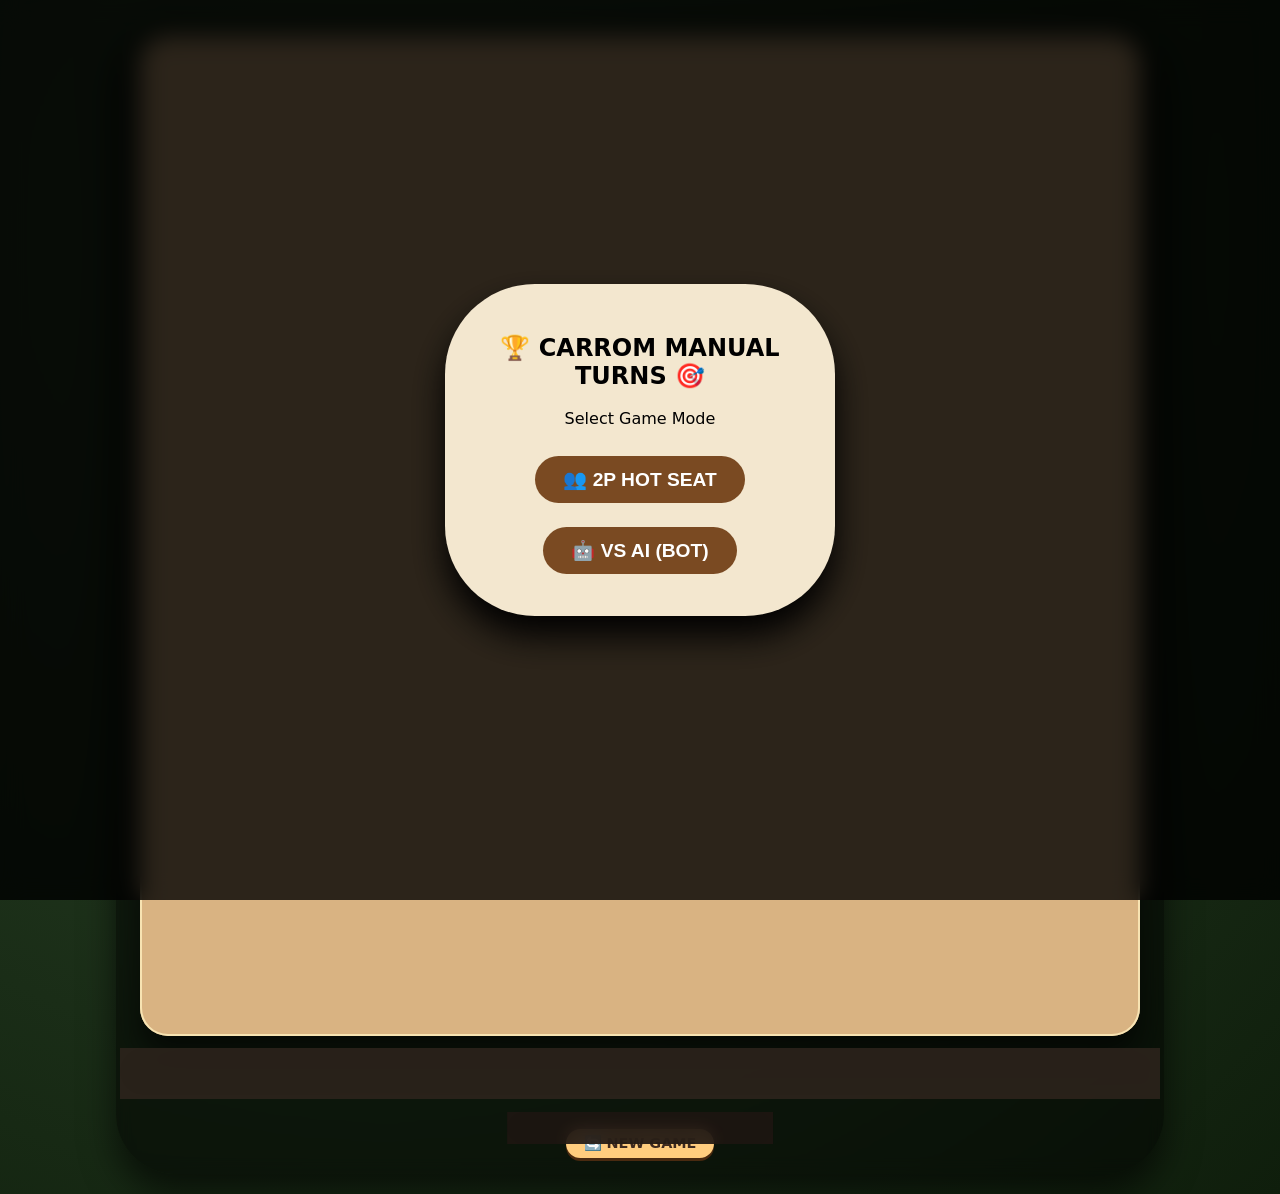
==== carrom-game/index.html @ 1c140724 "Update index.html" ====
<!DOCTYPE html>
<html lang="en">
<head>
    <meta charset="UTF-8">
    <meta name="viewport" content="width=device-width, initial-scale=1.0, user-scalable=no">
    <title>Carrom – Auto Extra Turn | Manual Turn Switch | Queen Cover</title>
    <style>
        * {
            user-select: none;
            -webkit-tap-highlight-color: transparent;
        }
        body {
            background: radial-gradient(circle at 30% 20%, #2d472a, #0f1e0c);
            display: flex;
            justify-content: center;
            align-items: center;
            min-height: 100vh;
            font-family: 'Segoe UI', 'Poppins', system-ui, sans-serif;
            margin: 0;
            padding: 20px;
        }
        .game-container {
            display: flex;
            flex-direction: column;
            align-items: center;
            gap: 12px;
            background: rgba(0,0,0,0.5);
            padding: 16px 24px;
            border-radius: 60px;
            backdrop-filter: blur(8px);
            box-shadow: 0 20px 35px rgba(0,0,0,0.6);
        }
        canvas {
            display: block;
            box-shadow: 0 20px 30px rgba(0,0,0,0.6), inset 0 0 0 2px #f7e3b2;
            border-radius: 28px;
            cursor: grab;
            background: #d9b382;
        }
        canvas:active { cursor: grabbing; }
        .info-panel {
            display: flex;
            justify-content: space-between;
            align-items: center;
            width: 100%;
            gap: 20px;
            background: #2d241ce6;
            padding: 8px 20px;
            border-radius: 60px;
            backdrop-filter: blur(8px);
        }
        .turn-indicator {
            background: #e4a22d;
            padding: 6px 24px;
            border-radius: 48px;
            font-weight: bold;
            color: white;
            text-shadow: 0 1px 2px black;
            box-shadow: 0 3px 6px black;
            font-size: 1rem;
            min-width: 180px;
            text-align: center;
        }
        .status {
            background: #2c1e12;
            padding: 4px 16px;
            border-radius: 40px;
            color: #ffd966;
            font-size: 0.8rem;
            font-weight: bold;
            text-align: center;
        }
        .button-group {
            display: flex;
            gap: 12px;
            margin-top: 5px;
            flex-wrap: wrap;
            justify-content: center;
        }
        .action-btn {
            background: #8b5a2b;
            border: none;
            font-weight: bold;
            padding: 6px 18px;
            border-radius: 40px;
            font-size: 0.9rem;
            cursor: pointer;
            color: white;
            box-shadow: 0 3px 0 #4a2a10;
            transition: 0.07s linear;
            font-family: inherit;
        }
        .action-btn:active { transform: translateY(2px); box-shadow: 0 1px 0 #4a2a10; }
        .turn-btn { background: #a56b2f; }
        .turn-btn.special { background: #3a6b2f; }
        .reset-btn { background: #ffcd7e; color: #3e2a1f; }
        .mode-overlay {
            position: fixed;
            top: 0; left: 0;
            width: 100%; height: 100%;
            background: #000000cc;
            backdrop-filter: blur(12px);
            display: flex;
            justify-content: center;
            align-items: center;
            z-index: 2000;
        }
        .mode-card {
            background: #f3e7cf;
            padding: 30px 45px;
            border-radius: 90px;
            text-align: center;
            box-shadow: 0 20px 35px black;
            width: 300px;
        }
        .mode-card button {
            margin: 12px 10px;
            padding: 12px 28px;
            font-size: 1.2rem;
            background: #7a4a22;
            color: white;
            border: none;
            border-radius: 60px;
            font-weight: bold;
            cursor: pointer;
        }
        .power-meter {
            position: absolute;
            bottom: 30px;
            left: 50%;
            transform: translateX(-50%);
            background: #1e1712e8;
            backdrop-filter: blur(8px);
            padding: 6px 22px;
            border-radius: 100px;
            font-weight: bold;
            pointer-events: none;
            font-size: 1rem;
            color: #ffdd99;
            transition: 0.1s;
            white-space: nowrap;
            font-family: monospace;
        }
        .power-meter.green-active { background: #2e7d32e6; color: #ffffff; text-shadow: 0 0 3px #004d00; }
    </style>
</head>
<body>
<div id="modeOverlay" class="mode-overlay">
    <div class="mode-card">
        <h2>🏆 CARROM MANUAL TURNS 🎯</h2>
        <p>Select Game Mode</p>
        <button id="twoPlayerModeBtn">👥 2P HOT SEAT</button>
        <button id="vsAIModeBtn">🤖 VS AI (BOT)</button>
    </div>
</div>
<div class="game-container">
    <canvas id="carromCanvas" width="1000" height="1000"></canvas>
    <div class="info-panel">
        <div class="turn-indicator" id="turnText">⚡ WAITING</div>
        <div class="status" id="statusMsg">Queen: free</div>
    </div>
    <div id="turnButtonsContainer" class="button-group"></div>
    <div class="button-group">
        <button id="resetGameBtn" class="action-btn reset-btn">🔄 NEW GAME</button>
    </div>
    <div id="powerMeter" class="power-meter">🔙 PULL BACK → POWER 0%</div>
</div>

<script>
    (function(){
        // ---------- BOARD GEOMETRY (67% scaled) ----------
        const canvas = document.getElementById('carromCanvas');
        const ctx = canvas.getContext('2d');
        
        const BOARD_SIZE = 496;
        const BOARD_LEFT = (1000 - BOARD_SIZE) / 2;
        const BOARD_RIGHT = BOARD_LEFT + BOARD_SIZE;
        const BOARD_TOP = (1000 - BOARD_SIZE) / 2;
        const BOARD_BOTTOM = BOARD_TOP + BOARD_SIZE;
        const BOARD_CX = (BOARD_LEFT + BOARD_RIGHT) / 2;
        const BOARD_CY = (BOARD_TOP + BOARD_BOTTOM) / 2;
        
        const BASELINE_INNER_OFFSET = 32;
        const BASELINE_OUTER_OFFSET = 48;
        
        const COIN_RADIUS = 9;
        const STRIKER_RADIUS = 11;
        const POCKET_RADIUS = 52;   // enlarged
        
        const pockets = [
            { x: BOARD_LEFT-12, y: BOARD_TOP-12, r: POCKET_RADIUS },
            { x: BOARD_RIGHT+12, y: BOARD_TOP-12, r: POCKET_RADIUS },
            { x: BOARD_LEFT-12, y: BOARD_BOTTOM+12, r: POCKET_RADIUS },
            { x: BOARD_RIGHT+12, y: BOARD_BOTTOM+12, r: POCKET_RADIUS }
        ];
        
        const diag1 = { x1: pockets[0].x, y1: pockets[0].y, x2: pockets[3].x, y2: pockets[3].y };
        const diag2 = { x1: pockets[1].x, y1: pockets[1].y, x2: pockets[2].x, y2: pockets[2].y };
        
        function intersectHorizontalWithLine(y, line) {
            if (Math.abs(line.y2 - line.y1) < 1e-5) return null;
            let t = (y - line.y1) / (line.y2 - line.y1);
            if (t < 0 || t > 1) return null;
            let x = line.x1 + t * (line.x2 - line.x1);
            return { x, y };
        }
        
        function getBaselineLimits(y) {
            let inter1 = intersectHorizontalWithLine(y, diag1);
            let inter2 = intersectHorizontalWithLine(y, diag2);
            if (!inter1 || !inter2) return { min: BOARD_LEFT+BASELINE_INNER_OFFSET, max: BOARD_RIGHT-BASELINE_INNER_OFFSET };
            let x1 = Math.min(inter1.x, inter2.x);
            let x2 = Math.max(inter1.x, inter2.x);
            return { min: x1 + 5, max: x2 - 5 };
        }
        
        const bottomBaselineY = BOARD_BOTTOM - BASELINE_INNER_OFFSET;
        const topBaselineY = BOARD_TOP + BASELINE_INNER_OFFSET;
        let bottomLimits = getBaselineLimits(bottomBaselineY);
        let topLimits = getBaselineLimits(topBaselineY);
        
        function getStrikerLimits(player) {
            return player === 'white' ? bottomLimits : topLimits;
        }
        
        // ---------- STATE ----------
        let objects = [];
        let coinsList = [];
        let strikerObj = null;
        let animationId = null;
        
        let gameMode = null;          // 'twoPlayer' or 'vsAI'
        let currentTurn = 'white';    // white = bottom, black = top
        let queenPendingCover = { active: false, player: null };
        let gameWinner = null;
        let isMoving = false;
        let waitingForManualTurn = false; // after a turn with no extra, we wait for button
        
        let aimAngle = 0;
        let powerDragActive = false;
        let dragOrigin = null;
        let currentPower = 0;
        let botShootTimer = null;
        
        const FRICTION_AIR = 0.985;
        const MIN_VEL = 0.35;
        const MASS_STRIKER = 3;
        const MASS_COIN = 1;
        
        // ---------- UI ----------
        function updateUI() {
            let turnName = (currentTurn === 'white') ? '⚪ WHITE (bottom)' : '⚫ BLACK (top)';
            if(gameWinner) turnName = `🏆 ${gameWinner.toUpperCase()} WINS! 🏆`;
            document.getElementById('turnText').innerHTML = turnName;
            let statusText = queenPendingCover.active ? `⚠️ QUEEN MUST BE COVERED by ${queenPendingCover.player === 'white' ? 'WHITE' : 'BLACK'}!` : "Queen: free";
            document.getElementById('statusMsg').innerHTML = statusText;
        }
        
        function removeCoinFromWorld(coin) {
            const idxObj = objects.indexOf(coin);
            if(idxObj !== -1) objects.splice(idxObj,1);
            const idxCoin = coinsList.indexOf(coin);
            if(idxCoin !== -1) coinsList.splice(idxCoin,1);
        }
        
        function respawnQueen() {
            let queenExists = coinsList.some(c => c.type === 'queen');
            if(!queenExists) {
                let queen = { id:'queen', type:'queen', x:BOARD_CX, y:BOARD_CY, vx:0, vy:0, radius:COIN_RADIUS, mass:MASS_COIN, color:'#E34234', label:'Q' };
                objects.push(queen);
                coinsList.push(queen);
            }
        }
        
        // Create striker exactly on inner baseline (touching the line). Also ensure it's within limits.
        function createStriker() {
            if(strikerObj) {
                const idx = objects.indexOf(strikerObj);
                if(idx !== -1) objects.splice(idx,1);
            }
            const strikerY = (currentTurn === 'white') ? bottomBaselineY : topBaselineY;
            const limits = getStrikerLimits(currentTurn);
            let startX = Math.min(limits.max, Math.max(limits.min, BOARD_CX));
            strikerObj = {
                id: 'striker',
                type: 'striker',
                x: startX,
                y: strikerY,
                vx: 0, vy: 0,
                radius: STRIKER_RADIUS,
                mass: MASS_STRIKER,
                color: '#EABB5E',
                label: 'S'
            };
            objects.push(strikerObj);
        }
        
        function setStrikerX(newX) {
            if(gameWinner || isMoving) return;
            if((currentTurn === 'white' && strikerObj && strikerObj.y > BOARD_CY) ||
               (currentTurn === 'black' && strikerObj && strikerObj.y < BOARD_CY)) {
                const limits = getStrikerLimits(currentTurn);
                let clamped = Math.min(limits.max, Math.max(limits.min, newX));
                if(strikerObj) strikerObj.x = clamped;
            }
        }
        
        // ---------- QUEEN COVER RULE (returns extra turn flag) ----------
        function handlePocketCoin(coin, isStrikerPocket, currentPlayerColor) {
            if(isStrikerPocket) {
                createStriker();   // respawn striker on same baseline
                return false;
            }
            
            if(coin.type === 'queen') {
                if(queenPendingCover.active) {
                    removeCoinFromWorld(coin);
                    queenPendingCover.active = false;
                } else {
                    queenPendingCover.active = true;
                    queenPendingCover.player = currentPlayerColor;
                    removeCoinFromWorld(coin);
                }
                return true; // extra turn (must cover)
            }
            
            // normal coin
            const isOwnCoin = (coin.type === currentPlayerColor);
            removeCoinFromWorld(coin);
            
            if(queenPendingCover.active && queenPendingCover.player === currentPlayerColor && isOwnCoin) {
                queenPendingCover.active = false;
                return true; // successful cover -> extra turn
            } 
            else if(queenPendingCover.active && queenPendingCover.player === currentPlayerColor && !isOwnCoin) {
                queenPendingCover.active = false;
                respawnQueen();
                return false;
            }
            
            return isOwnCoin;
        }
        
        function checkPocketingAndGetExtraTurnFlag(currentPlayerColor) {
            let extraTurn = false;
            for(let i=objects.length-1; i>=0; i--) {
                const obj = objects[i];
                for(let p of pockets) {
                    const dx = obj.x - p.x, dy = obj.y - p.y;
                    if(Math.hypot(dx,dy) < p.r) {
                        const isStriker = (obj.type === 'striker');
                        const givesExtra = handlePocketCoin(obj, isStriker, currentPlayerColor);
                        if(givesExtra) extraTurn = true;
                        break;
                    }
                }
            }
            return extraTurn;
        }
        
        // ---------- PHYSICS ----------
        function applyPhysics() {
            for(let obj of objects) {
                if(obj.x - obj.radius < BOARD_LEFT) { obj.x = BOARD_LEFT + obj.radius; obj.vx = -obj.vx * 0.98; }
                if(obj.x + obj.radius > BOARD_RIGHT) { obj.x = BOARD_RIGHT - obj.radius; obj.vx = -obj.vx * 0.98; }
                if(obj.y - obj.radius < BOARD_TOP) { obj.y = BOARD_TOP + obj.radius; obj.vy = -obj.vy * 0.98; }
                if(obj.y + obj.radius > BOARD_BOTTOM) { obj.y = BOARD_BOTTOM - obj.radius; obj.vy = -obj.vy * 0.98; }
                
                obj.vx *= FRICTION_AIR;
                obj.vy *= FRICTION_AIR;
                if(Math.abs(obj.vx) < MIN_VEL) obj.vx = 0;
                if(Math.abs(obj.vy) < MIN_VEL) obj.vy = 0;
                obj.x += obj.vx;
                obj.y += obj.vy;
            }
            // Elastic collisions
            for(let i=0; i<objects.length; i++) {
                for(let j=i+1; j<objects.length; j++) {
                    const a = objects[i], b = objects[j];
                    const dx = a.x - b.x, dy = a.y - b.y;
                    const dist = Math.hypot(dx,dy);
                    const minDist = a.radius + b.radius;
                    if(dist < minDist) {
                        const angle = Math.atan2(dy, dx);
                        const overlap = minDist - dist;
                        const correction = overlap/2;
                        a.x += Math.cos(angle) * correction;
                        a.y += Math.sin(angle) * correction;
                        b.x -= Math.cos(angle) * correction;
                        b.y -= Math.sin(angle) * correction;
                        const nx = dx/dist, ny = dy/dist;
                        const vrelx = a.vx - b.vx, vrely = a.vy - b.vy;
                        const dot = vrelx*nx + vrely*ny;
                        if(dot < 0) {
                            const e = 0.85;
                            const m1 = a.mass, m2 = b.mass;
                            const imp = (1+e)*dot / ((1/m1)+(1/m2));
                            a.vx -= imp * nx / m1;
                            a.vy -= imp * ny / m1;
                            b.vx += imp * nx / m2;
                            b.vy += imp * ny / m2;
                        }
                    }
                }
            }
        }
        
        function isAllStopped() {
            return objects.every(obj => Math.abs(obj.vx) < 0.35 && Math.abs(obj.vy) < 0.35);
        }
        
        // Called when movement stops. extraTurnFlag true -> same player gets another shot (auto striker respawn)
        // false -> turn ends, we set waitingForManualTurn = true and clear striker.
        function handleTurnEnd(extraTurnFlag) {
            if(gameWinner) return;
            if(isAllStopped() && isMoving) {
                isMoving = false;
                if(extraTurnFlag) {
                    // Extra turn: same player, striker respawns on same baseline automatically
                    createStriker();
                    updateUI();
                    // If it's bot's turn in vsAI mode, trigger bot again automatically
                    if(gameMode === 'vsAI' && currentTurn === 'black' && !gameWinner) {
                        if(botShootTimer) clearTimeout(botShootTimer);
                        botShootTimer = setTimeout(() => botAIShoot(), 200);
                    }
                } else {
                    // No extra turn: remove striker, turn must be manually switched by button
                    if(strikerObj) {
                        const idx = objects.indexOf(strikerObj);
                        if(idx !== -1) objects.splice(idx,1);
                        strikerObj = null;
                    }
                    waitingForManualTurn = true;
                    updateUI();
                }
            }
        }
        
        // ---------- BOT AI (intelligent, triggers extra turn automatically) ----------
        function findBestBotShot() {
            let targetCoins = coinsList.filter(c => c.type === 'black');
            if(targetCoins.length === 0) targetCoins = coinsList.filter(c => c.type !== 'queen');
            let bestShot = null;
            let bestQuality = Infinity;
            for(let coin of targetCoins) {
                for(let pocket of pockets) {
                    let dx = pocket.x - coin.x;
                    let dy = pocket.y - coin.y;
                    let distToPocket = Math.hypot(dx, dy);
                    if(distToPocket < 5) continue;
                    let dirX = dx / distToPocket;
                    let dirY = dy / distToPocket;
                    let behindX = coin.x - dirX * (COIN_RADIUS + STRIKER_RADIUS + 5);
                    let behindY = coin.y - dirY * (COIN_RADIUS + STRIKER_RADIUS + 5);
                    const baselineY = topBaselineY;
                    if(Math.abs(behindY - baselineY) < 18) {
                        let limits = getStrikerLimits('black');
                        if(behindX >= limits.min && behindX <= limits.max) {
                            let angle = Math.atan2(coin.y - baselineY, coin.x - behindX);
                            let power = Math.min(38, Math.max(18, distToPocket * 0.85));
                            let quality = Math.abs(angle - Math.atan2(dy, dx)) + Math.random() * 0.2;
                            if(quality < bestQuality) {
                                bestQuality = quality;
                                bestShot = { strikerX: behindX, aimAngle: angle, power: power };
                            }
                        }
                    }
                }
            }
            if(!bestShot) {
                let limits = getStrikerLimits('black');
                let randX = limits.min + Math.random() * (limits.max - limits.min);
                let randAngle = (Math.random() - 0.5) * 1.2;
                let power = 20 + Math.random() * 20;
                return { strikerX: randX, aimAngle: randAngle, power: power };
            }
            return bestShot;
        }
        
        function botAIShoot() {
            if(gameWinner || currentTurn !== 'black' || isMoving) return;
            if(strikerObj) {
                const idx = objects.indexOf(strikerObj);
                if(idx !== -1) objects.splice(idx,1);
                strikerObj = null;
            }
            const shot = findBestBotShot();
            const strikerY = topBaselineY;
            strikerObj = {
                id: 'striker',
                type: 'striker',
                x: shot.strikerX,
                y: strikerY,
                vx: 0, vy: 0,
                radius: STRIKER_RADIUS,
                mass: MASS_STRIKER,
                color: '#EABB5E',
                label: 'S'
            };
            objects.push(strikerObj);
            strikerObj.vx = Math.cos(shot.aimAngle) * (shot.power * 0.9);
            strikerObj.vy = Math.sin(shot.aimAngle) * (shot.power * 0.9);
            isMoving = true;
        }
        
        // ---------- AIMING & POWER (max 40%) ----------
        function isPocketPossibleFromAngle(angleRad) {
            if(!strikerObj) return false;
            let closestDist = 300;
            let hitCoin = null;
            for(let coin of coinsList) {
                let toCoinX = coin.x - strikerObj.x;
                let toCoinY = coin.y - strikerObj.y;
                let proj = (toCoinX * Math.cos(angleRad) + toCoinY * Math.sin(angleRad));
                if(proj > 0) {
                    let perpX = toCoinX - proj*Math.cos(angleRad);
                    let perpY = toCoinY - proj*Math.sin(angleRad);
                    let perpDist = Math.hypot(perpX, perpY);
                    if(perpDist < COIN_RADIUS + STRIKER_RADIUS && proj < closestDist) {
                        closestDist = proj;
                        hitCoin = coin;
                    }
                }
            }
            if(hitCoin) {
                for(let p of pockets) {
                    let toPocket = { x: p.x - hitCoin.x, y: p.y - hitCoin.y };
                    let pocketAngle = Math.atan2(toPocket.y, toPocket.x);
                    let diff = Math.abs(pocketAngle - angleRad);
                    if(diff < 0.55) return true;
                }
            }
            return false;
        }
        
        function shootStriker(powerVal, angleRad) {
            if(isMoving || gameWinner) return false;
            if(!strikerObj) return false;
            strikerObj.vx = Math.cos(angleRad) * (powerVal * 0.9);
            strikerObj.vy = Math.sin(angleRad) * (powerVal * 0.9);
            isMoving = true;
            powerDragActive = false;
            document.getElementById('powerMeter').classList.remove('green-active');
            return true;
        }
        
        // ---------- DRAWING ----------
        function drawBoardAndMarkings() {
            ctx.fillStyle = '#dbb067';
            ctx.fillRect(0,0,1000,1000);
            ctx.fillStyle = '#8b5a2b';
            ctx.fillRect(BOARD_LEFT-14, BOARD_TOP-14, BOARD_SIZE+28, BOARD_SIZE+28);
            ctx.fillStyle = '#F7E5C2';
            ctx.fillRect(BOARD_LEFT, BOARD_TOP, BOARD_SIZE, BOARD_SIZE);
            
            for(let p of pockets) {
                ctx.beginPath(); ctx.arc(p.x, p.y, p.r-12, 0, Math.PI*2); ctx.fillStyle = '#4e2e14'; ctx.fill();
                ctx.beginPath(); ctx.arc(p.x, p.y, p.r-22, 0, Math.PI*2); ctx.fillStyle = '#1f1409'; ctx.fill();
            }
            
            ctx.beginPath();
            ctx.moveTo(diag1.x1, diag1.y1);
            ctx.lineTo(diag1.x2, diag1.y2);
            ctx.moveTo(diag2.x1, diag2.y1);
            ctx.lineTo(diag2.x2, diag2.y2);
            ctx.lineWidth = 3;
            ctx.strokeStyle = '#c2732d';
            ctx.stroke();
            
            ctx.beginPath(); ctx.arc(BOARD_CX, BOARD_CY, 52, 0, 2*Math.PI); ctx.strokeStyle='#b45a2a'; ctx.lineWidth=2.8; ctx.stroke();
            ctx.beginPath(); ctx.arc(BOARD_CX, BOARD_CY, 24, 0, 2*Math.PI); ctx.stroke();
            
            function drawClippedHorizontal(y) {
                let inter1 = intersectHorizontalWithLine(y, diag1);
                let inter2 = intersectHorizontalWithLine(y, diag2);
                if(inter1 && inter2) {
                    let x1 = Math.min(inter1.x, inter2.x);
                    let x2 = Math.max(inter1.x, inter2.x);
                    ctx.beginPath();
                    ctx.moveTo(x1, y);
                    ctx.lineTo(x2, y);
                    ctx.stroke();
                }
            }
            function drawClippedVertical(x) {
                let inter1 = intersectVerticalWithLine(x, diag1);
                let inter2 = intersectVerticalWithLine(x, diag2);
                if(inter1 && inter2) {
                    let y1 = Math.min(inter1.y, inter2.y);
                    let y2 = Math.max(inter1.y, inter2.y);
                    ctx.beginPath();
                    ctx.moveTo(x, y1);
                    ctx.lineTo(x, y2);
                    ctx.stroke();
                }
            }
            
            ctx.lineWidth = 2.2;
            ctx.strokeStyle = '#bc6f2c';
            drawClippedHorizontal(BOARD_BOTTOM - BASELINE_OUTER_OFFSET);
            drawClippedHorizontal(BOARD_BOTTOM - BASELINE_INNER_OFFSET);
            drawClippedHorizontal(BOARD_TOP + BASELINE_OUTER_OFFSET);
            drawClippedHorizontal(BOARD_TOP + BASELINE_INNER_OFFSET);
            drawClippedVertical(BOARD_LEFT + BASELINE_OUTER_OFFSET);
            drawClippedVertical(BOARD_LEFT + BASELINE_INNER_OFFSET);
            drawClippedVertical(BOARD_RIGHT - BASELINE_OUTER_OFFSET);
            drawClippedVertical(BOARD_RIGHT - BASELINE_INNER_OFFSET);
            
            let redDots = [];
            let horizYs = [bottomBaselineY, topBaselineY];
            for(let y of horizYs) {
                let inter1 = intersectHorizontalWithLine(y, diag1);
                let inter2 = intersectHorizontalWithLine(y, diag2);
                if(inter1 && inter2) { redDots.push([inter1.x, y]); redDots.push([inter2.x, y]); }
            }
            let vertXs = [BOARD_LEFT+BASELINE_INNER_OFFSET, BOARD_RIGHT-BASELINE_INNER_OFFSET];
            for(let x of vertXs) {
                let inter1 = intersectVerticalWithLine(x, diag1);
                let inter2 = intersectVerticalWithLine(x, diag2);
                if(inter1 && inter2) { redDots.push([x, inter1.y]); redDots.push([x, inter2.y]); }
            }
            ctx.fillStyle = '#E63946';
            for(let pos of redDots) {
                ctx.beginPath(); ctx.arc(pos[0], pos[1], 5, 0, 2*Math.PI); ctx.fill();
            }
        }
        
        function intersectVerticalWithLine(x, line) {
            if (Math.abs(line.x2 - line.x1) < 1e-5) return null;
            let t = (x - line.x1) / (line.x2 - line.x1);
            if (t < 0 || t > 1) return null;
            let y = line.y1 + t * (line.y2 - line.y1);
            return { x, y };
        }
        
        function drawObjects() {
            for(let obj of objects) {
                ctx.beginPath();
                ctx.arc(obj.x, obj.y, obj.radius-1, 0, 2*Math.PI);
                ctx.fillStyle = obj.color;
                ctx.fill();
                ctx.strokeStyle = '#1a1a1a';
                ctx.lineWidth = 1.6;
                ctx.stroke();
                ctx.fillStyle = '#111';
                ctx.font = 'bold 11px "Segoe UI"';
                ctx.fillText(obj.label, obj.x-5, obj.y+5);
                if(obj.type === 'striker') {
                    ctx.beginPath(); ctx.arc(obj.x, obj.y, 5, 0, 2*Math.PI); ctx.fillStyle = '#FFE484'; ctx.fill();
                }
            }
        }
        
        function drawAimingArrow() {
            if(!strikerObj || isMoving || gameWinner) return;
            // only show arrow when it's human's turn (white in vsAI, or any in twoPlayer)
            if((gameMode === 'vsAI' && currentTurn !== 'white') && gameMode !== 'twoPlayer') return;
            if(gameMode === 'twoPlayer' && currentTurn === 'black') return; // in twoPlayer, only current turn shows arrow? Let both show? Simpler: only show when human can aim: for twoPlayer both can aim when it's their turn.
            let arrowLen = 65;
            let tipX = strikerObj.x + Math.cos(aimAngle) * arrowLen;
            let tipY = strikerObj.y + Math.sin(aimAngle) * arrowLen;
            let pocketPossible = isPocketPossibleFromAngle(aimAngle);
            let arrowColor = pocketPossible ? '#32FF6E' : '#D9A86C';
            ctx.beginPath();
            ctx.moveTo(strikerObj.x, strikerObj.y);
            ctx.lineTo(tipX, tipY);
            ctx.lineWidth = 4;
            ctx.strokeStyle = arrowColor;
            ctx.stroke();
            let wingLen = 11;
            let leftX = tipX + Math.cos(aimAngle - 0.5) * wingLen;
            let leftY = tipY + Math.sin(aimAngle - 0.5) * wingLen;
            let rightX = tipX + Math.cos(aimAngle + 0.5) * wingLen;
            let rightY = tipY + Math.sin(aimAngle + 0.5) * wingLen;
            ctx.beginPath();
            ctx.moveTo(tipX, tipY);
            ctx.lineTo(leftX, leftY);
            ctx.lineTo(rightX, rightY);
            ctx.fillStyle = arrowColor;
            ctx.fill();
        }
        
        function updatePowerMeter() {
            const pmDiv = document.getElementById('powerMeter');
            if(powerDragActive && strikerObj && !isMoving) {
                let pocketPossible = isPocketPossibleFromAngle(aimAngle);
                if(pocketPossible) pmDiv.classList.add('green-active');
                else pmDiv.classList.remove('green-active');
                pmDiv.innerHTML = `🔙 PULL BACK → POWER ${Math.floor(currentPower)}%  ${pocketPossible ? '★ POCKET SHOT' : ''}`;
                pmDiv.style.opacity = '1';
            } else {
                pmDiv.classList.remove('green-active');
                pmDiv.innerHTML = `🔙 PULL BACK → POWER 0%`;
                pmDiv.style.opacity = '0.7';
            }
        }
        
        // ---------- MANUAL TURN HANDLERS (called by buttons) ----------
        function setTurn(turn) {
            if(gameWinner) return;
            if(isMoving) return;
            if(botShootTimer) clearTimeout(botShootTimer);
            // If there is a pending cover and we manually switch turn, queen returns to center
            if(queenPendingCover.active) {
                queenPendingCover.active = false;
                respawnQueen();
            }
            currentTurn = turn;
            waitingForManualTurn = false;
            // remove old striker
            if(strikerObj) {
                const idx = objects.indexOf(strikerObj);
                if(idx !== -1) objects.splice(idx,1);
                strikerObj = null;
            }
            createStriker();
            updateUI();
            // If it's bot's turn in vsAI mode, trigger bot automatically after a short delay
            if(gameMode === 'vsAI' && currentTurn === 'black' && !gameWinner) {
                botShootTimer = setTimeout(() => botAIShoot(), 200);
            }
        }
        
        function humanTurn() { setTurn('white'); }
        function botTurn() { setTurn('black'); }
        function player1Turn() { setTurn('white'); }
        function player2Turn() { setTurn('black'); }
        
        function renderTurnButtons() {
            const container = document.getElementById('turnButtonsContainer');
            container.innerHTML = '';
            if(gameMode === 'twoPlayer') {
                const p1Btn = document.createElement('button');
                p1Btn.innerText = '⚪ PLAYER 1 (WHITE)';
                p1Btn.className = 'action-btn turn-btn';
                p1Btn.onclick = player1Turn;
                const p2Btn = document.createElement('button');
                p2Btn.innerText = '⚫ PLAYER 2 (BLACK)';
                p2Btn.className = 'action-btn turn-btn';
                p2Btn.onclick = player2Turn;
                container.appendChild(p1Btn);
                container.appendChild(p2Btn);
            } else if(gameMode === 'vsAI') {
                const humanBtn = document.createElement('button');
                humanBtn.innerText = '🧑 HUMAN (WHITE)';
                humanBtn.className = 'action-btn turn-btn special';
                humanBtn.onclick = humanTurn;
                const aiBtn = document.createElement('button');
                aiBtn.innerText = '🤖 BOT (BLACK)';
                aiBtn.className = 'action-btn turn-btn';
                aiBtn.onclick = botTurn;
                container.appendChild(humanBtn);
                container.appendChild(aiBtn);
            }
        }
        
        // ---------- INITIAL COINS ----------
        function initBoardCoins() {
            objects = [];
            coinsList = [];
            const centerX = BOARD_CX, centerY = BOARD_CY;
            const innerRad = 26;
            const outerRad = 50;
            let queen = { id:'queen', type:'queen', x:centerX, y:centerY, vx:0, vy:0, radius:COIN_RADIUS, mass:MASS_COIN, color:'#E34234', label:'Q' };
            objects.push(queen); coinsList.push(queen);
            let innerColors = ['white','black','white','black','white','black'];
            for(let i=0;i<6;i++){ let ang=(i*Math.PI*2/6); let x=centerX+Math.cos(ang)*innerRad, y=centerY+Math.sin(ang)*innerRad; let col=innerColors[i]; objects.push({id:`in${i}`,type:col,x,y,vx:0,vy:0,radius:COIN_RADIUS,mass:MASS_COIN,color:col==='white'?'#F5F5DC':'#2F2F2F',label:col==='white'?'W':'B'}); coinsList.push(objects[objects.length-1]); }
            let outerColors = [];
            for(let i=0;i<12;i++) outerColors.push(i%2===0?'white':'black');
            for(let i=0;i<12;i++){ let ang=(i*Math.PI*2/12); let x=centerX+Math.cos(ang)*outerRad, y=centerY+Math.sin(ang)*outerRad; let col=outerColors[i]; objects.push({id:`out${i}`,type:col,x,y,vx:0,vy:0,radius:COIN_RADIUS,mass:MASS_COIN,color:col==='white'?'#F5F5DC':'#2F2F2F',label:col==='white'?'W':'B'}); coinsList.push(objects[objects.length-1]); }
        }
        
        function resetGame() {
            if(animationId) cancelAnimationFrame(animationId);
            objects = []; coinsList = [];
            currentTurn = 'white';
            queenPendingCover = { active: false, player: null };
            gameWinner = null;
            isMoving = false;
            waitingForManualTurn = false;
            powerDragActive = false;
            initBoardCoins();
            createStriker();
            updateUI();
            if(botShootTimer) clearTimeout(botShootTimer);
            startPhysicsLoop();
        }
        
        // ---------- ANIMATION LOOP ----------
        function animate() {
            if(gameWinner) { drawBoardAndMarkings(); drawObjects(); if(!isMoving && !gameWinner) drawAimingArrow(); requestAnimationFrame(animate); return; }
            if(isMoving) {
                applyPhysics();
                let extraTurn = checkPocketingAndGetExtraTurnFlag(currentTurn);
                if(isAllStopped() && isMoving) {
                    isMoving = false;
                    handleTurnEnd(extraTurn);
                }
            }
            drawBoardAndMarkings();
            drawObjects();
            if(!isMoving && !gameWinner) drawAimingArrow();
            requestAnimationFrame(animate);
        }
        
        function startPhysicsLoop() { animate(); }
        
        // ---------- EVENT HANDLERS (power & striker drag) ----------
        function handlePowerStart(e) {
            if(isMoving || gameWinner) return;
            // Only allow human to aim when it's their turn and no waiting for manual turn (i.e., striker exists)
            if(gameMode === 'vsAI' && currentTurn !== 'white') return;
            if(waitingForManualTurn) return;
            let rect = canvas.getBoundingClientRect();
            let mx = (e.clientX - rect.left) * (1000/rect.width);
            let my = (e.clientY - rect.top) * (1000/rect.height);
            if(strikerObj && Math.hypot(mx-strikerObj.x, my-strikerObj.y) < STRIKER_RADIUS+10) {
                powerDragActive = true;
                dragOrigin = { x: strikerObj.x, y: strikerObj.y };
                e.preventDefault();
            }
        }
        
        function handlePowerDrag(e) {
            if(!powerDragActive || isMoving) return;
            let rect = canvas.getBoundingClientRect();
            let mx = (e.clientX - rect.left) * (1000/rect.width);
            let my = (e.clientY - rect.top) * (1000/rect.height);
            let dx = dragOrigin.x - mx;
            let dy = dragOrigin.y - my;
            let pull = Math.min(32, Math.hypot(dx, dy));
            currentPower = Math.min(40, pull * 1.25);
            aimAngle = Math.atan2(dy, dx);
            updatePowerMeter();
            e.preventDefault();
        }
        
        function handlePowerRelease(e) {
            if(!powerDragActive || isMoving) return;
            if(currentPower > 6) shootStriker(currentPower, aimAngle);
            powerDragActive = false;
            currentPower = 0;
            updatePowerMeter();
        }
        
        function handleMouseMoveAim(e) {
            if(isMoving || gameWinner || powerDragActive) return;
            if(gameMode === 'vsAI' && currentTurn !== 'white') return;
            if(waitingForManualTurn) return;
            let rect = canvas.getBoundingClientRect();
            let mx = (e.clientX - rect.left) * (1000/rect.width);
            let my = (e.clientY - rect.top) * (1000/rect.height);
            if(strikerObj) aimAngle = Math.atan2(my - strikerObj.y, mx - strikerObj.x);
        }
        
        function handleDragStriker(e) {
            if(isMoving || gameWinner || powerDragActive) return;
            if(gameMode === 'vsAI' && currentTurn !== 'white') return;
            if(waitingForManualTurn) return;
            let rect = canvas.getBoundingClientRect();
            let mx = (e.clientX - rect.left) * (1000/rect.width);
            setStrikerX(mx);
        }
        
        // Mode selection
        function initMode() {
            document.getElementById('twoPlayerModeBtn').onclick = () => {
                gameMode = 'twoPlayer';
                document.getElementById('modeOverlay').style.display = 'none';
                resetGame();
                renderTurnButtons();
            };
            document.getElementById('vsAIModeBtn').onclick = () => {
                gameMode = 'vsAI';
                document.getElementById('modeOverlay').style.display = 'none';
                resetGame();
                renderTurnButtons();
            };
        }
        
        function attachEvents() {
            canvas.addEventListener('mousemove', handleMouseMoveAim);
            canvas.addEventListener('mousedown', handlePowerStart);
            canvas.addEventListener('mousemove', (e) => { if(powerDragActive) handlePowerDrag(e); else handleDragStriker(e); });
            canvas.addEventListener('mouseup', handlePowerRelease);
            canvas.addEventListener('touchmove', (e)=>e.preventDefault());
            canvas.addEventListener('touchstart', (e)=> { let t=e.touches[0]; handlePowerStart(t); });
            canvas.addEventListener('touchmove', (e)=> { let t=e.touches[0]; if(powerDragActive) handlePowerDrag(t); else handleDragStriker(t); e.preventDefault(); });
            canvas.addEventListener('touchend', handlePowerRelease);
            document.getElementById('resetGameBtn').onclick = () => resetGame();
        }
        
        initMode();
        attachEvents();
    })();
</script>
</body>
</html>
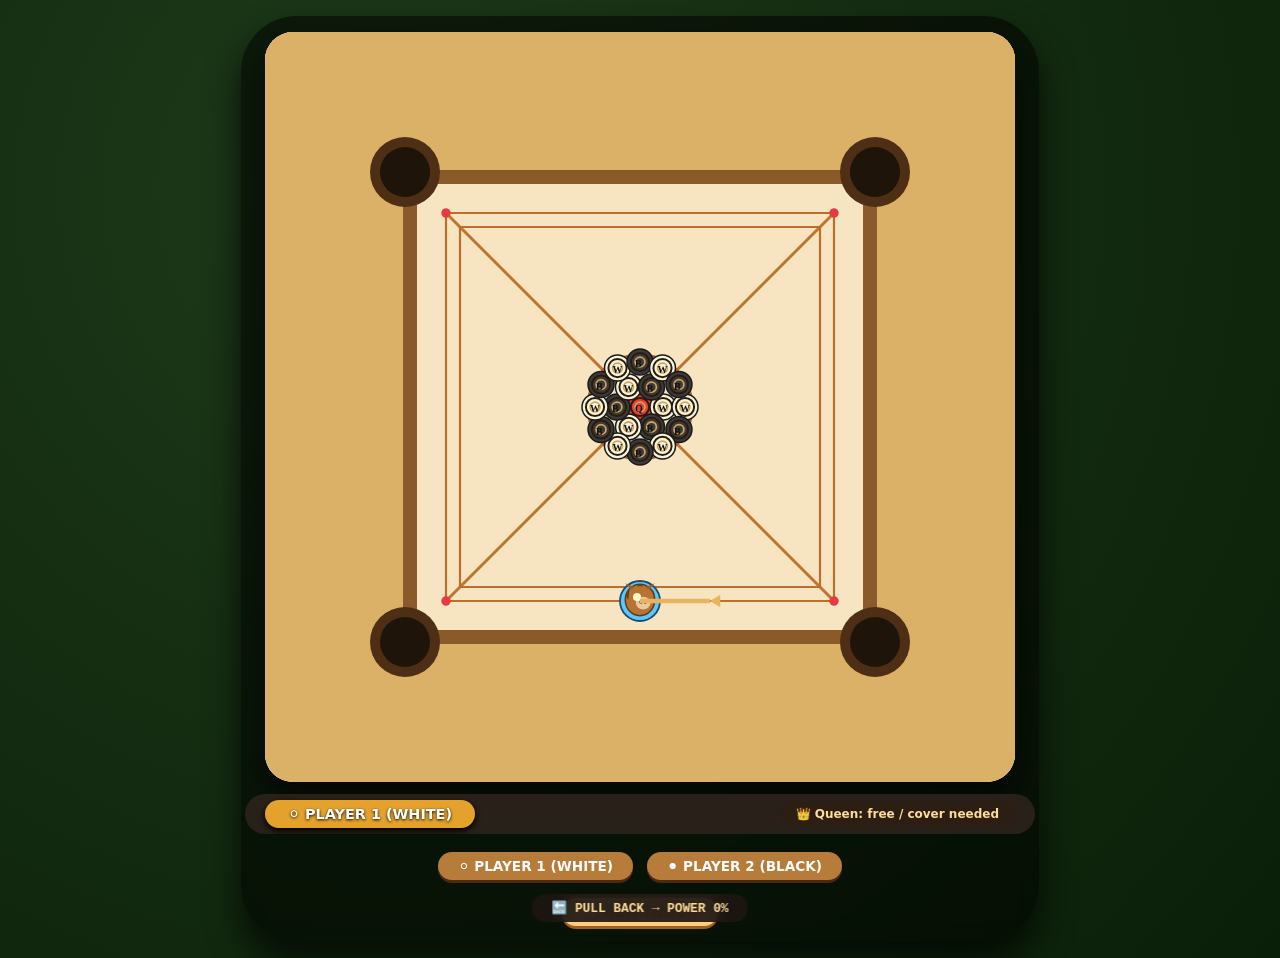
==== commit fc175694: "Update index.html" ====
--- a/carrom-game/index.html
+++ b/carrom-game/index.html
@@ -3,39 +3,41 @@
 <head>
     <meta charset="UTF-8">
     <meta name="viewport" content="width=device-width, initial-scale=1.0, user-scalable=no">
-    <title>Carrom – Auto Extra Turn | Manual Turn Switch | Queen Cover</title>
+    <title>Carrom Classic – 2P Hot Seat | Realistic Horse Striker | Queen Cover Rule</title>
     <style>
         * {
             user-select: none;
             -webkit-tap-highlight-color: transparent;
         }
         body {
-            background: radial-gradient(circle at 30% 20%, #2d472a, #0f1e0c);
+            background: radial-gradient(circle at 30% 20%, #1e3a1a, #0a1f08);
             display: flex;
             justify-content: center;
             align-items: center;
             min-height: 100vh;
             font-family: 'Segoe UI', 'Poppins', system-ui, sans-serif;
             margin: 0;
-            padding: 20px;
+            padding: 16px;
         }
         .game-container {
             display: flex;
             flex-direction: column;
             align-items: center;
             gap: 12px;
-            background: rgba(0,0,0,0.5);
+            background: rgba(0,0,0,0.55);
             padding: 16px 24px;
-            border-radius: 60px;
-            backdrop-filter: blur(8px);
-            box-shadow: 0 20px 35px rgba(0,0,0,0.6);
+            border-radius: 56px;
+            backdrop-filter: blur(10px);
+            box-shadow: 0 20px 35px rgba(0,0,0,0.7);
         }
         canvas {
             display: block;
-            box-shadow: 0 20px 30px rgba(0,0,0,0.6), inset 0 0 0 2px #f7e3b2;
+            box-shadow: 0 20px 30px rgba(0,0,0,0.6), inset 0 0 0 3px #f7e3b2;
             border-radius: 28px;
             cursor: grab;
             background: #d9b382;
+            width: 100%;
+            height: auto;
         }
         canvas:active { cursor: grabbing; }
         .info-panel {
@@ -45,45 +47,45 @@
             width: 100%;
             gap: 20px;
             background: #2d241ce6;
-            padding: 8px 20px;
+            padding: 6px 20px;
             border-radius: 60px;
             backdrop-filter: blur(8px);
+            flex-wrap: wrap;
         }
         .turn-indicator {
             background: #e4a22d;
-            padding: 6px 24px;
+            padding: 6px 20px;
             border-radius: 48px;
             font-weight: bold;
             color: white;
-            text-shadow: 0 1px 2px black;
+            text-shadow: 0 1px 3px black;
             box-shadow: 0 3px 6px black;
-            font-size: 1rem;
-            min-width: 180px;
+            font-size: 0.9rem;
+            min-width: 170px;
             text-align: center;
         }
         .status {
             background: #2c1e12;
-            padding: 4px 16px;
+            padding: 5px 16px;
             border-radius: 40px;
-            color: #ffd966;
-            font-size: 0.8rem;
+            color: #ffdd99;
+            font-size: 0.75rem;
             font-weight: bold;
-            text-align: center;
         }
         .button-group {
             display: flex;
-            gap: 12px;
-            margin-top: 5px;
+            gap: 14px;
+            margin-top: 6px;
             flex-wrap: wrap;
             justify-content: center;
         }
         .action-btn {
-            background: #8b5a2b;
+            background: #9b6a3a;
             border: none;
             font-weight: bold;
-            padding: 6px 18px;
+            padding: 6px 20px;
             border-radius: 40px;
-            font-size: 0.9rem;
+            font-size: 0.85rem;
             cursor: pointer;
             color: white;
             box-shadow: 0 3px 0 #4a2a10;
@@ -91,111 +93,79 @@
             font-family: inherit;
         }
         .action-btn:active { transform: translateY(2px); box-shadow: 0 1px 0 #4a2a10; }
-        .turn-btn { background: #a56b2f; }
-        .turn-btn.special { background: #3a6b2f; }
-        .reset-btn { background: #ffcd7e; color: #3e2a1f; }
-        .mode-overlay {
-            position: fixed;
-            top: 0; left: 0;
-            width: 100%; height: 100%;
-            background: #000000cc;
-            backdrop-filter: blur(12px);
-            display: flex;
-            justify-content: center;
-            align-items: center;
-            z-index: 2000;
-        }
-        .mode-card {
-            background: #f3e7cf;
-            padding: 30px 45px;
-            border-radius: 90px;
-            text-align: center;
-            box-shadow: 0 20px 35px black;
-            width: 300px;
-        }
-        .mode-card button {
-            margin: 12px 10px;
-            padding: 12px 28px;
-            font-size: 1.2rem;
-            background: #7a4a22;
-            color: white;
-            border: none;
-            border-radius: 60px;
-            font-weight: bold;
-            cursor: pointer;
-        }
+        .turn-btn { background: #b87c3a; min-width: 130px; }
+        .reset-btn { background: #ffcd7e; color: #3e2a1f; box-shadow: 0 3px 0 #a05e1a; }
         .power-meter {
             position: absolute;
-            bottom: 30px;
+            bottom: 20px;
             left: 50%;
             transform: translateX(-50%);
             background: #1e1712e8;
             backdrop-filter: blur(8px);
-            padding: 6px 22px;
+            padding: 6px 20px;
             border-radius: 100px;
             font-weight: bold;
             pointer-events: none;
-            font-size: 1rem;
+            font-size: 0.8rem;
             color: #ffdd99;
             transition: 0.1s;
             white-space: nowrap;
             font-family: monospace;
         }
-        .power-meter.green-active { background: #2e7d32e6; color: #ffffff; text-shadow: 0 0 3px #004d00; }
+        .power-meter.green-active { background: #2e7d32e6; color: #ffffff; text-shadow: 0 0 4px #004d00; }
+        @media (max-width: 800px) {
+            .power-meter { font-size: 0.65rem; padding: 4px 14px; bottom: 12px; }
+            .turn-indicator { font-size: 0.75rem; min-width: 140px; padding: 4px 12px; }
+        }
     </style>
 </head>
 <body>
-<div id="modeOverlay" class="mode-overlay">
-    <div class="mode-card">
-        <h2>🏆 CARROM MANUAL TURNS 🎯</h2>
-        <p>Select Game Mode</p>
-        <button id="twoPlayerModeBtn">👥 2P HOT SEAT</button>
-        <button id="vsAIModeBtn">🤖 VS AI (BOT)</button>
-    </div>
-</div>
 <div class="game-container">
-    <canvas id="carromCanvas" width="1000" height="1000"></canvas>
+    <canvas id="carromCanvas" width="750" height="750"></canvas>
     <div class="info-panel">
-        <div class="turn-indicator" id="turnText">⚡ WAITING</div>
-        <div class="status" id="statusMsg">Queen: free</div>
+        <div class="turn-indicator" id="turnText">⚪ PLAYER 1 (WHITE)</div>
+        <div class="status" id="statusMsg">👑 Queen: free</div>
     </div>
     <div id="turnButtonsContainer" class="button-group"></div>
     <div class="button-group">
-        <button id="resetGameBtn" class="action-btn reset-btn">🔄 NEW GAME</button>
+        <button id="resetGameBtn" class="action-btn reset-btn">🔄 NEW MATCH</button>
     </div>
     <div id="powerMeter" class="power-meter">🔙 PULL BACK → POWER 0%</div>
 </div>
 
 <script>
     (function(){
-        // ---------- BOARD GEOMETRY (67% scaled) ----------
+        // ---------- SCALED GEOMETRY (75% of previous base) ----------
         const canvas = document.getElementById('carromCanvas');
         const ctx = canvas.getContext('2d');
         
-        const BOARD_SIZE = 496;
-        const BOARD_LEFT = (1000 - BOARD_SIZE) / 2;
+        const BOARD_SIZE = 446;          // 75% scaled
+        const BOARD_LEFT = (750 - BOARD_SIZE) / 2;
         const BOARD_RIGHT = BOARD_LEFT + BOARD_SIZE;
-        const BOARD_TOP = (1000 - BOARD_SIZE) / 2;
+        const BOARD_TOP = (750 - BOARD_SIZE) / 2;
         const BOARD_BOTTOM = BOARD_TOP + BOARD_SIZE;
-        const BOARD_CX = (BOARD_LEFT + BOARD_RIGHT) / 2;
-        const BOARD_CY = (BOARD_TOP + BOARD_BOTTOM) / 2;
-        
-        const BASELINE_INNER_OFFSET = 32;
-        const BASELINE_OUTER_OFFSET = 48;
-        
-        const COIN_RADIUS = 9;
-        const STRIKER_RADIUS = 11;
-        const POCKET_RADIUS = 52;   // enlarged
+        const BOARD_CX = BOARD_LEFT + BOARD_SIZE/2;
+        const BOARD_CY = BOARD_TOP + BOARD_SIZE/2;
+        
+        const BASELINE_INNER_OFFSET = 29;
+        const BASELINE_OUTER_OFFSET = 43;
+        
+        // NEW SIZES: coin 1.3x bigger than previous (previous 11 -> 14.3 ≈ 14)
+        const COIN_RADIUS = 14;
+        // Striker 25% smaller than previous (previous 28 -> 21)
+        const STRIKER_RADIUS = 21;
+        
+        const POCKET_RADIUS = 47;
         
         const pockets = [
-            { x: BOARD_LEFT-12, y: BOARD_TOP-12, r: POCKET_RADIUS },
-            { x: BOARD_RIGHT+12, y: BOARD_TOP-12, r: POCKET_RADIUS },
-            { x: BOARD_LEFT-12, y: BOARD_BOTTOM+12, r: POCKET_RADIUS },
-            { x: BOARD_RIGHT+12, y: BOARD_BOTTOM+12, r: POCKET_RADIUS }
+            { x: BOARD_LEFT - 12, y: BOARD_TOP - 12, r: POCKET_RADIUS },
+            { x: BOARD_RIGHT + 12, y: BOARD_TOP - 12, r: POCKET_RADIUS },
+            { x: BOARD_LEFT - 12, y: BOARD_BOTTOM + 12, r: POCKET_RADIUS },
+            { x: BOARD_RIGHT + 12, y: BOARD_BOTTOM + 12, r: POCKET_RADIUS }
         ];
         
-        const diag1 = { x1: pockets[0].x, y1: pockets[0].y, x2: pockets[3].x, y2: pockets[3].y };
-        const diag2 = { x1: pockets[1].x, y1: pockets[1].y, x2: pockets[2].x, y2: pockets[2].y };
+        const diagFull1 = { x1: pockets[0].x, y1: pockets[0].y, x2: pockets[3].x, y2: pockets[3].y };
+        const diagFull2 = { x1: pockets[1].x, y1: pockets[1].y, x2: pockets[2].x, y2: pockets[2].y };
         
         function intersectHorizontalWithLine(y, line) {
             if (Math.abs(line.y2 - line.y1) < 1e-5) return null;
@@ -206,9 +176,9 @@
         }
         
         function getBaselineLimits(y) {
-            let inter1 = intersectHorizontalWithLine(y, diag1);
-            let inter2 = intersectHorizontalWithLine(y, diag2);
-            if (!inter1 || !inter2) return { min: BOARD_LEFT+BASELINE_INNER_OFFSET, max: BOARD_RIGHT-BASELINE_INNER_OFFSET };
+            let inter1 = intersectHorizontalWithLine(y, diagFull1);
+            let inter2 = intersectHorizontalWithLine(y, diagFull2);
+            if (!inter1 || !inter2) return { min: BOARD_LEFT + BASELINE_INNER_OFFSET, max: BOARD_RIGHT - BASELINE_INNER_OFFSET };
             let x1 = Math.min(inter1.x, inter2.x);
             let x2 = Math.max(inter1.x, inter2.x);
             return { min: x1 + 5, max: x2 - 5 };
@@ -223,36 +193,77 @@
             return player === 'white' ? bottomLimits : topLimits;
         }
         
-        // ---------- STATE ----------
+        // ---------- GAME STATE ----------
         let objects = [];
         let coinsList = [];
         let strikerObj = null;
-        let animationId = null;
-        
-        let gameMode = null;          // 'twoPlayer' or 'vsAI'
-        let currentTurn = 'white';    // white = bottom, black = top
-        let queenPendingCover = { active: false, player: null };
+        let currentTurn = 'white';
+        let queenPendingCover = { active: false, player: null, extraTurnActive: false }; // extraTurnActive indicates the extra turn after queen pocket
         let gameWinner = null;
         let isMoving = false;
-        let waitingForManualTurn = false; // after a turn with no extra, we wait for button
+        let waitingForManualTurn = false;
         
         let aimAngle = 0;
         let powerDragActive = false;
         let dragOrigin = null;
         let currentPower = 0;
-        let botShootTimer = null;
         
         const FRICTION_AIR = 0.985;
-        const MIN_VEL = 0.35;
-        const MASS_STRIKER = 3;
+        const MIN_VEL = 0.4;
+        const MASS_STRIKER = 3.2;
         const MASS_COIN = 1;
         
-        // ---------- UI ----------
+        // ---------- SOUND ----------
+        let audioCtx = null;
+        function initAudio() {
+            if (audioCtx) return;
+            audioCtx = new (window.AudioContext || window.webkitAudioContext)();
+        }
+        function playCollisionSound(type) {
+            if (!audioCtx) initAudio();
+            if (audioCtx.state === 'suspended') {
+                audioCtx.resume().then(() => playSoundInternal(type));
+            } else {
+                playSoundInternal(type);
+            }
+        }
+        function playSoundInternal(type) {
+            if (!audioCtx) return;
+            const osc = audioCtx.createOscillator();
+            const gain = audioCtx.createGain();
+            osc.connect(gain);
+            gain.connect(audioCtx.destination);
+            if (type === 'striker_coin') {
+                osc.frequency.value = 880;
+                gain.gain.setValueAtTime(0.25, audioCtx.currentTime);
+                gain.gain.exponentialRampToValueAtTime(0.0001, audioCtx.currentTime + 0.2);
+                osc.start();
+                osc.stop(audioCtx.currentTime + 0.2);
+            } else if (type === 'wall') {
+                osc.frequency.value = 380;
+                gain.gain.setValueAtTime(0.2, audioCtx.currentTime);
+                gain.gain.exponentialRampToValueAtTime(0.0001, audioCtx.currentTime + 0.15);
+                osc.start();
+                osc.stop(audioCtx.currentTime + 0.15);
+            }
+        }
+        function tryResumeAudio() {
+            if (audioCtx && audioCtx.state === 'suspended') audioCtx.resume();
+        }
+        
+        // ---------- UI Helpers ----------
         function updateUI() {
-            let turnName = (currentTurn === 'white') ? '⚪ WHITE (bottom)' : '⚫ BLACK (top)';
+            let turnName = (currentTurn === 'white') ? '⚪ PLAYER 1 (WHITE)' : '⚫ PLAYER 2 (BLACK)';
             if(gameWinner) turnName = `🏆 ${gameWinner.toUpperCase()} WINS! 🏆`;
             document.getElementById('turnText').innerHTML = turnName;
-            let statusText = queenPendingCover.active ? `⚠️ QUEEN MUST BE COVERED by ${queenPendingCover.player === 'white' ? 'WHITE' : 'BLACK'}!` : "Queen: free";
+            let statusText = "";
+            if (queenPendingCover.active && queenPendingCover.extraTurnActive) {
+                statusText = `🔥 QUEEN POCKETED! EXTRA TURN - MUST POCKET OWN COIN 🔥`;
+            } else if (queenPendingCover.active && !queenPendingCover.extraTurnActive) {
+                statusText = `⚠️ QUEEN PENDING COVER by ${queenPendingCover.player === 'white' ? 'WHITE' : 'BLACK'}!`;
+            } else {
+                statusText = "👑 Queen: free / cover needed";
+            }
             document.getElementById('statusMsg').innerHTML = statusText;
         }
         
@@ -272,7 +283,6 @@
             }
         }
         
-        // Create striker exactly on inner baseline (touching the line). Also ensure it's within limits.
         function createStriker() {
             if(strikerObj) {
                 const idx = objects.indexOf(strikerObj);
@@ -289,8 +299,8 @@
                 vx: 0, vy: 0,
                 radius: STRIKER_RADIUS,
                 mass: MASS_STRIKER,
-                color: '#EABB5E',
-                label: 'S'
+                color: '#5AC8FA',
+                label: ''
             };
             objects.push(strikerObj);
         }
@@ -305,35 +315,64 @@
             }
         }
         
-        // ---------- QUEEN COVER RULE (returns extra turn flag) ----------
+        // ---------- NEW QUEEN COVER RULE ----------
+        // When queen is pocketed: set pending, mark extraTurnActive = true, give extra turn.
+        // During that extra turn, if player pockets own coin -> cover permanently (queenPendingCover cleared, no respawn) and extra turn continues? Actually classic gives another extra. We'll give extra turn after cover (return true)
+        // If extra turn ends without pocketing own coin -> respawn queen, clear pending, and turn ends normally (no extra).
         function handlePocketCoin(coin, isStrikerPocket, currentPlayerColor) {
             if(isStrikerPocket) {
-                createStriker();   // respawn striker on same baseline
+                createStriker();
                 return false;
             }
             
+            // Queen pocket logic
             if(coin.type === 'queen') {
+                // If queen already pending (should not happen), but just in case
                 if(queenPendingCover.active) {
+                    // Rare: queen pocketed again before cover? Remove it.
                     removeCoinFromWorld(coin);
                     queenPendingCover.active = false;
+                    queenPendingCover.extraTurnActive = false;
                 } else {
+                    // Pocket queen: set pending, mark extra turn active
                     queenPendingCover.active = true;
                     queenPendingCover.player = currentPlayerColor;
+                    queenPendingCover.extraTurnActive = true;  // this extra turn is for covering
                     removeCoinFromWorld(coin);
                 }
-                return true; // extra turn (must cover)
-            }
-            
-            // normal coin
+                return true; // extra turn for pocketing queen
+            }
+            
+            // Normal coin pocket
             const isOwnCoin = (coin.type === currentPlayerColor);
             removeCoinFromWorld(coin);
             
-            if(queenPendingCover.active && queenPendingCover.player === currentPlayerColor && isOwnCoin) {
+            // If we are in an extra turn due to queen cover attempt
+            if(queenPendingCover.active && queenPendingCover.extraTurnActive && queenPendingCover.player === currentPlayerColor) {
+                if(isOwnCoin) {
+                    // SUCCESSFUL COVER: queen is permanently covered (no respawn)
+                    queenPendingCover.active = false;
+                    queenPendingCover.extraTurnActive = false;
+                    // After covering, give another extra turn (classic carrom rule)
+                    return true;
+                } else {
+                    // Failed cover: pocketed opponent's coin or nothing? But here pocketed opponent's coin
+                    // After this turn ends, queen will respawn (handled in handleTurnEnd)
+                    // Don't clear pending yet, we will respawn at turn end
+                    // Important: do not clear here; let turn end handle respawn
+                    return false; // no extra turn from this pocket
+                }
+            }
+            // Normal case: if queen is pending but not in extraTurnActive (i.e., after failed extra turn, should be cleared)
+            else if(queenPendingCover.active && !queenPendingCover.extraTurnActive && queenPendingCover.player === currentPlayerColor && isOwnCoin) {
+                // This case occurs if somehow, but we'll treat as cover
                 queenPendingCover.active = false;
-                return true; // successful cover -> extra turn
-            } 
+                return true;
+            }
             else if(queenPendingCover.active && queenPendingCover.player === currentPlayerColor && !isOwnCoin) {
+                // Pocket opponent's coin while queen pending (outside extra turn) -> queen respawns
                 queenPendingCover.active = false;
+                queenPendingCover.extraTurnActive = false;
                 respawnQueen();
                 return false;
             }
@@ -358,14 +397,17 @@
             return extraTurn;
         }
         
-        // ---------- PHYSICS ----------
+        // ---------- PHYSICS WITH SOUND ----------
         function applyPhysics() {
             for(let obj of objects) {
-                if(obj.x - obj.radius < BOARD_LEFT) { obj.x = BOARD_LEFT + obj.radius; obj.vx = -obj.vx * 0.98; }
-                if(obj.x + obj.radius > BOARD_RIGHT) { obj.x = BOARD_RIGHT - obj.radius; obj.vx = -obj.vx * 0.98; }
-                if(obj.y - obj.radius < BOARD_TOP) { obj.y = BOARD_TOP + obj.radius; obj.vy = -obj.vy * 0.98; }
-                if(obj.y + obj.radius > BOARD_BOTTOM) { obj.y = BOARD_BOTTOM - obj.radius; obj.vy = -obj.vy * 0.98; }
-                
+                let wallHit = false;
+                if(obj.x - obj.radius < BOARD_LEFT) { obj.x = BOARD_LEFT + obj.radius; obj.vx = -obj.vx * 0.98; wallHit = true; }
+                if(obj.x + obj.radius > BOARD_RIGHT) { obj.x = BOARD_RIGHT - obj.radius; obj.vx = -obj.vx * 0.98; wallHit = true; }
+                if(obj.y - obj.radius < BOARD_TOP) { obj.y = BOARD_TOP + obj.radius; obj.vy = -obj.vy * 0.98; wallHit = true; }
+                if(obj.y + obj.radius > BOARD_BOTTOM) { obj.y = BOARD_BOTTOM - obj.radius; obj.vy = -obj.vy * 0.98; wallHit = true; }
+                if(wallHit && Math.abs(obj.vx) + Math.abs(obj.vy) > 1.2) {
+                    playCollisionSound('wall');
+                }
                 obj.vx *= FRICTION_AIR;
                 obj.vy *= FRICTION_AIR;
                 if(Math.abs(obj.vx) < MIN_VEL) obj.vx = 0;
@@ -373,7 +415,6 @@
                 obj.x += obj.vx;
                 obj.y += obj.vy;
             }
-            // Elastic collisions
             for(let i=0; i<objects.length; i++) {
                 for(let j=i+1; j<objects.length; j++) {
                     const a = objects[i], b = objects[j];
@@ -399,6 +440,10 @@
                             a.vy -= imp * ny / m1;
                             b.vx += imp * nx / m2;
                             b.vy += imp * ny / m2;
+                            if((a.type === 'striker' && b.type !== 'striker') || (b.type === 'striker' && a.type !== 'striker')) {
+                                let speed = Math.hypot(a.vx, a.vy) + Math.hypot(b.vx, b.vy);
+                                if(speed > 1.5) playCollisionSound('striker_coin');
+                            }
                         }
                     }
                 }
@@ -409,23 +454,30 @@
             return objects.every(obj => Math.abs(obj.vx) < 0.35 && Math.abs(obj.vy) < 0.35);
         }
         
-        // Called when movement stops. extraTurnFlag true -> same player gets another shot (auto striker respawn)
-        // false -> turn ends, we set waitingForManualTurn = true and clear striker.
         function handleTurnEnd(extraTurnFlag) {
             if(gameWinner) return;
             if(isAllStopped() && isMoving) {
                 isMoving = false;
+                
+                // ----- NEW QUEEN FAILURE RESPAWN RULE -----
+                // If after a turn (movement stopped) we have queenPendingCover.active and extraTurnActive is false? Actually extraTurnActive is true during the extra turn.
+                // After extra turn ends without covering, we must respawn queen.
+                // Check: if queenPendingCover.active and extraTurnActive is true, that means we just finished the extra turn that was given after pocketing queen,
+                // and the player did NOT pocket their own coin (otherwise cover success would have cleared pending).
+                if(queenPendingCover.active && queenPendingCover.extraTurnActive) {
+                    // Failed to cover on the extra turn -> queen returns to board
+                    queenPendingCover.active = false;
+                    queenPendingCover.extraTurnActive = false;
+                    respawnQueen();
+                    // No extra turn, so turn will switch (extraTurnFlag is false from pockets)
+                }
+                
                 if(extraTurnFlag) {
-                    // Extra turn: same player, striker respawns on same baseline automatically
+                    // Extra turn: same player, striker respawns automatically
                     createStriker();
                     updateUI();
-                    // If it's bot's turn in vsAI mode, trigger bot again automatically
-                    if(gameMode === 'vsAI' && currentTurn === 'black' && !gameWinner) {
-                        if(botShootTimer) clearTimeout(botShootTimer);
-                        botShootTimer = setTimeout(() => botAIShoot(), 200);
-                    }
                 } else {
-                    // No extra turn: remove striker, turn must be manually switched by button
+                    // No extra turn: remove striker, waiting for manual turn switch
                     if(strikerObj) {
                         const idx = objects.indexOf(strikerObj);
                         if(idx !== -1) objects.splice(idx,1);
@@ -437,74 +489,7 @@
             }
         }
         
-        // ---------- BOT AI (intelligent, triggers extra turn automatically) ----------
-        function findBestBotShot() {
-            let targetCoins = coinsList.filter(c => c.type === 'black');
-            if(targetCoins.length === 0) targetCoins = coinsList.filter(c => c.type !== 'queen');
-            let bestShot = null;
-            let bestQuality = Infinity;
-            for(let coin of targetCoins) {
-                for(let pocket of pockets) {
-                    let dx = pocket.x - coin.x;
-                    let dy = pocket.y - coin.y;
-                    let distToPocket = Math.hypot(dx, dy);
-                    if(distToPocket < 5) continue;
-                    let dirX = dx / distToPocket;
-                    let dirY = dy / distToPocket;
-                    let behindX = coin.x - dirX * (COIN_RADIUS + STRIKER_RADIUS + 5);
-                    let behindY = coin.y - dirY * (COIN_RADIUS + STRIKER_RADIUS + 5);
-                    const baselineY = topBaselineY;
-                    if(Math.abs(behindY - baselineY) < 18) {
-                        let limits = getStrikerLimits('black');
-                        if(behindX >= limits.min && behindX <= limits.max) {
-                            let angle = Math.atan2(coin.y - baselineY, coin.x - behindX);
-                            let power = Math.min(38, Math.max(18, distToPocket * 0.85));
-                            let quality = Math.abs(angle - Math.atan2(dy, dx)) + Math.random() * 0.2;
-                            if(quality < bestQuality) {
-                                bestQuality = quality;
-                                bestShot = { strikerX: behindX, aimAngle: angle, power: power };
-                            }
-                        }
-                    }
-                }
-            }
-            if(!bestShot) {
-                let limits = getStrikerLimits('black');
-                let randX = limits.min + Math.random() * (limits.max - limits.min);
-                let randAngle = (Math.random() - 0.5) * 1.2;
-                let power = 20 + Math.random() * 20;
-                return { strikerX: randX, aimAngle: randAngle, power: power };
-            }
-            return bestShot;
-        }
-        
-        function botAIShoot() {
-            if(gameWinner || currentTurn !== 'black' || isMoving) return;
-            if(strikerObj) {
-                const idx = objects.indexOf(strikerObj);
-                if(idx !== -1) objects.splice(idx,1);
-                strikerObj = null;
-            }
-            const shot = findBestBotShot();
-            const strikerY = topBaselineY;
-            strikerObj = {
-                id: 'striker',
-                type: 'striker',
-                x: shot.strikerX,
-                y: strikerY,
-                vx: 0, vy: 0,
-                radius: STRIKER_RADIUS,
-                mass: MASS_STRIKER,
-                color: '#EABB5E',
-                label: 'S'
-            };
-            objects.push(strikerObj);
-            strikerObj.vx = Math.cos(shot.aimAngle) * (shot.power * 0.9);
-            strikerObj.vy = Math.sin(shot.aimAngle) * (shot.power * 0.9);
-            isMoving = true;
-        }
-        
-        // ---------- AIMING & POWER (max 40%) ----------
+        // ---------- AIM & SHOOT ----------
         function isPocketPossibleFromAngle(angleRad) {
             if(!strikerObj) return false;
             let closestDist = 300;
@@ -528,7 +513,7 @@
                     let toPocket = { x: p.x - hitCoin.x, y: p.y - hitCoin.y };
                     let pocketAngle = Math.atan2(toPocket.y, toPocket.x);
                     let diff = Math.abs(pocketAngle - angleRad);
-                    if(diff < 0.55) return true;
+                    if(diff < 0.65) return true;
                 }
             }
             return false;
@@ -537,8 +522,8 @@
         function shootStriker(powerVal, angleRad) {
             if(isMoving || gameWinner) return false;
             if(!strikerObj) return false;
-            strikerObj.vx = Math.cos(angleRad) * (powerVal * 0.9);
-            strikerObj.vy = Math.sin(angleRad) * (powerVal * 0.9);
+            strikerObj.vx = Math.cos(angleRad) * (powerVal * 0.95);
+            strikerObj.vy = Math.sin(angleRad) * (powerVal * 0.95);
             isMoving = true;
             powerDragActive = false;
             document.getElementById('powerMeter').classList.remove('green-active');
@@ -548,7 +533,7 @@
         // ---------- DRAWING ----------
         function drawBoardAndMarkings() {
             ctx.fillStyle = '#dbb067';
-            ctx.fillRect(0,0,1000,1000);
+            ctx.fillRect(0,0,750,750);
             ctx.fillStyle = '#8b5a2b';
             ctx.fillRect(BOARD_LEFT-14, BOARD_TOP-14, BOARD_SIZE+28, BOARD_SIZE+28);
             ctx.fillStyle = '#F7E5C2';
@@ -559,11 +544,20 @@
                 ctx.beginPath(); ctx.arc(p.x, p.y, p.r-22, 0, Math.PI*2); ctx.fillStyle = '#1f1409'; ctx.fill();
             }
             
-            ctx.beginPath();
-            ctx.moveTo(diag1.x1, diag1.y1);
-            ctx.lineTo(diag1.x2, diag1.y2);
-            ctx.moveTo(diag2.x1, diag2.y1);
-            ctx.lineTo(diag2.x2, diag2.y2);
+            const topInter1 = intersectHorizontalWithLine(topBaselineY, diagFull1);
+            const bottomInter1 = intersectHorizontalWithLine(bottomBaselineY, diagFull1);
+            const topInter2 = intersectHorizontalWithLine(topBaselineY, diagFull2);
+            const bottomInter2 = intersectHorizontalWithLine(bottomBaselineY, diagFull2);
+            
+            ctx.beginPath();
+            if(topInter1 && bottomInter1) {
+                ctx.moveTo(topInter1.x, topInter1.y);
+                ctx.lineTo(bottomInter1.x, bottomInter1.y);
+            }
+            if(topInter2 && bottomInter2) {
+                ctx.moveTo(topInter2.x, topInter2.y);
+                ctx.lineTo(bottomInter2.x, bottomInter2.y);
+            }
             ctx.lineWidth = 3;
             ctx.strokeStyle = '#c2732d';
             ctx.stroke();
@@ -572,8 +566,8 @@
             ctx.beginPath(); ctx.arc(BOARD_CX, BOARD_CY, 24, 0, 2*Math.PI); ctx.stroke();
             
             function drawClippedHorizontal(y) {
-                let inter1 = intersectHorizontalWithLine(y, diag1);
-                let inter2 = intersectHorizontalWithLine(y, diag2);
+                let inter1 = intersectHorizontalWithLine(y, diagFull1);
+                let inter2 = intersectHorizontalWithLine(y, diagFull2);
                 if(inter1 && inter2) {
                     let x1 = Math.min(inter1.x, inter2.x);
                     let x2 = Math.max(inter1.x, inter2.x);
@@ -583,9 +577,16 @@
                     ctx.stroke();
                 }
             }
+            function intersectVerticalWithLine(x, line) {
+                if (Math.abs(line.x2 - line.x1) < 1e-5) return null;
+                let t = (x - line.x1) / (line.x2 - line.x1);
+                if (t < 0 || t > 1) return null;
+                let y = line.y1 + t * (line.y2 - line.y1);
+                return { x, y };
+            }
             function drawClippedVertical(x) {
-                let inter1 = intersectVerticalWithLine(x, diag1);
-                let inter2 = intersectVerticalWithLine(x, diag2);
+                let inter1 = intersectVerticalWithLine(x, diagFull1);
+                let inter2 = intersectVerticalWithLine(x, diagFull2);
                 if(inter1 && inter2) {
                     let y1 = Math.min(inter1.y, inter2.y);
                     let y2 = Math.max(inter1.y, inter2.y);
@@ -610,69 +611,152 @@
             let redDots = [];
             let horizYs = [bottomBaselineY, topBaselineY];
             for(let y of horizYs) {
-                let inter1 = intersectHorizontalWithLine(y, diag1);
-                let inter2 = intersectHorizontalWithLine(y, diag2);
+                let inter1 = intersectHorizontalWithLine(y, diagFull1);
+                let inter2 = intersectHorizontalWithLine(y, diagFull2);
                 if(inter1 && inter2) { redDots.push([inter1.x, y]); redDots.push([inter2.x, y]); }
             }
             let vertXs = [BOARD_LEFT+BASELINE_INNER_OFFSET, BOARD_RIGHT-BASELINE_INNER_OFFSET];
             for(let x of vertXs) {
-                let inter1 = intersectVerticalWithLine(x, diag1);
-                let inter2 = intersectVerticalWithLine(x, diag2);
+                let inter1 = intersectVerticalWithLine(x, diagFull1);
+                let inter2 = intersectVerticalWithLine(x, diagFull2);
                 if(inter1 && inter2) { redDots.push([x, inter1.y]); redDots.push([x, inter2.y]); }
             }
             ctx.fillStyle = '#E63946';
             for(let pos of redDots) {
-                ctx.beginPath(); ctx.arc(pos[0], pos[1], 5, 0, 2*Math.PI); ctx.fill();
-            }
-        }
-        
-        function intersectVerticalWithLine(x, line) {
-            if (Math.abs(line.x2 - line.x1) < 1e-5) return null;
-            let t = (x - line.x1) / (line.x2 - line.x1);
-            if (t < 0 || t > 1) return null;
-            let y = line.y1 + t * (line.y2 - line.y1);
-            return { x, y };
+                ctx.beginPath(); ctx.arc(pos[0], pos[1], 4.5, 0, 2*Math.PI); ctx.fill();
+            }
+        }
+        
+        function drawDetailedCoin(obj, x, y, r) {
+            ctx.beginPath();
+            ctx.arc(x, y, r-1, 0, 2*Math.PI);
+            ctx.fillStyle = obj.color;
+            ctx.fill();
+            ctx.strokeStyle = '#1a1a1a';
+            ctx.lineWidth = 1.5;
+            ctx.stroke();
+            const innerR = r * 0.65;
+            ctx.beginPath();
+            ctx.arc(x, y, innerR, 0, 2*Math.PI);
+            ctx.strokeStyle = '#2c1a0c';
+            ctx.lineWidth = 2;
+            ctx.stroke();
+            const innerMostR = r * 0.35;
+            ctx.beginPath();
+            ctx.arc(x, y, innerMostR, 0, 2*Math.PI);
+            ctx.strokeStyle = '#d4a259';
+            ctx.lineWidth = 1.8;
+            ctx.stroke();
+            ctx.fillStyle = '#111';
+            ctx.font = `bold ${Math.floor(r-4)}px "Segoe UI"`;
+            ctx.fillText(obj.label, x-5, y+5);
+        }
+        
+        // Realistic horse face on striker
+        function drawRealisticHorseFace(x, y, radius) {
+            ctx.save();
+            ctx.shadowBlur = 0;
+            // Base head shape (ellipse)
+            ctx.beginPath();
+            ctx.ellipse(x, y - radius*0.05, radius*0.7, radius*0.75, 0, 0, Math.PI*2);
+            ctx.fillStyle = "#B87333"; // copper brown base
+            ctx.fill();
+            ctx.strokeStyle = "#5D3A1A";
+            ctx.lineWidth = 1.5;
+            ctx.stroke();
+            // Muzzle lighter area
+            ctx.beginPath();
+            ctx.ellipse(x + radius*0.15, y + radius*0.1, radius*0.35, radius*0.3, 0, 0, Math.PI*2);
+            ctx.fillStyle = "#E8C99E";
+            ctx.fill();
+            // Nostrils
+            ctx.beginPath();
+            ctx.arc(x + radius*0.25, y + radius*0.05, radius*0.08, 0, 2*Math.PI);
+            ctx.fillStyle = "#4A2511";
+            ctx.fill();
+            ctx.beginPath();
+            ctx.arc(x + radius*0.05, y + radius*0.05, radius*0.08, 0, 2*Math.PI);
+            ctx.fill();
+            // Eye
+            ctx.beginPath();
+            ctx.arc(x - radius*0.2, y - radius*0.15, radius*0.12, 0, 2*Math.PI);
+            ctx.fillStyle = "#FDF5E6";
+            ctx.fill();
+            ctx.beginPath();
+            ctx.arc(x - radius*0.22, y - radius*0.17, radius*0.06, 0, 2*Math.PI);
+            ctx.fillStyle = "#000";
+            ctx.fill();
+            ctx.beginPath();
+            ctx.arc(x - radius*0.24, y - radius*0.19, radius*0.025, 0, 2*Math.PI);
+            ctx.fillStyle = "#FFF";
+            ctx.fill();
+            // Ears
+            ctx.beginPath();
+            ctx.moveTo(x - radius*0.45, y - radius*0.55);
+            ctx.lineTo(x - radius*0.7, y - radius*0.85);
+            ctx.lineTo(x - radius*0.25, y - radius*0.65);
+            ctx.fillStyle = "#A05E2C";
+            ctx.fill();
+            ctx.beginPath();
+            ctx.moveTo(x + radius*0.45, y - radius*0.55);
+            ctx.lineTo(x + radius*0.7, y - radius*0.85);
+            ctx.lineTo(x + radius*0.25, y - radius*0.65);
+            ctx.fill();
+            // Mane
+            ctx.beginPath();
+            ctx.moveTo(x + radius*0.55, y - radius*0.6);
+            ctx.quadraticCurveTo(x + radius*0.8, y - radius*0.3, x + radius*0.6, y - radius*0.1);
+            ctx.lineTo(x + radius*0.7, y - radius*0.15);
+            ctx.fillStyle = "#6B3E1C";
+            ctx.fill();
+            ctx.beginPath();
+            ctx.moveTo(x - radius*0.5, y - radius*0.6);
+            ctx.quadraticCurveTo(x - radius*0.8, y - radius*0.3, x - radius*0.55, y - radius*0.05);
+            ctx.fill();
+            // Forelock
+            ctx.beginPath();
+            ctx.moveTo(x - radius*0.15, y - radius*0.7);
+            ctx.quadraticCurveTo(x, y - radius*0.9, x + radius*0.15, y - radius*0.7);
+            ctx.fill();
+            ctx.restore();
         }
         
         function drawObjects() {
             for(let obj of objects) {
-                ctx.beginPath();
-                ctx.arc(obj.x, obj.y, obj.radius-1, 0, 2*Math.PI);
-                ctx.fillStyle = obj.color;
-                ctx.fill();
-                ctx.strokeStyle = '#1a1a1a';
-                ctx.lineWidth = 1.6;
-                ctx.stroke();
-                ctx.fillStyle = '#111';
-                ctx.font = 'bold 11px "Segoe UI"';
-                ctx.fillText(obj.label, obj.x-5, obj.y+5);
                 if(obj.type === 'striker') {
-                    ctx.beginPath(); ctx.arc(obj.x, obj.y, 5, 0, 2*Math.PI); ctx.fillStyle = '#FFE484'; ctx.fill();
+                    ctx.beginPath();
+                    ctx.arc(obj.x, obj.y, obj.radius-1, 0, 2*Math.PI);
+                    ctx.fillStyle = obj.color;
+                    ctx.fill();
+                    ctx.strokeStyle = '#1f4a6e';
+                    ctx.lineWidth = 1.8;
+                    ctx.stroke();
+                    drawRealisticHorseFace(obj.x, obj.y, obj.radius);
+                    ctx.beginPath(); ctx.arc(obj.x-3, obj.y-4, 4, 0, 2*Math.PI); ctx.fillStyle = "#FFF9C4"; ctx.fill();
+                } else {
+                    drawDetailedCoin(obj, obj.x, obj.y, obj.radius);
                 }
             }
         }
         
         function drawAimingArrow() {
-            if(!strikerObj || isMoving || gameWinner) return;
-            // only show arrow when it's human's turn (white in vsAI, or any in twoPlayer)
-            if((gameMode === 'vsAI' && currentTurn !== 'white') && gameMode !== 'twoPlayer') return;
-            if(gameMode === 'twoPlayer' && currentTurn === 'black') return; // in twoPlayer, only current turn shows arrow? Let both show? Simpler: only show when human can aim: for twoPlayer both can aim when it's their turn.
-            let arrowLen = 65;
+            if(!strikerObj || isMoving || gameWinner || waitingForManualTurn) return;
+            let arrowLen = 70;
             let tipX = strikerObj.x + Math.cos(aimAngle) * arrowLen;
             let tipY = strikerObj.y + Math.sin(aimAngle) * arrowLen;
             let pocketPossible = isPocketPossibleFromAngle(aimAngle);
-            let arrowColor = pocketPossible ? '#32FF6E' : '#D9A86C';
+            let arrowColor = pocketPossible ? '#42F590' : '#E8B45E';
             ctx.beginPath();
             ctx.moveTo(strikerObj.x, strikerObj.y);
             ctx.lineTo(tipX, tipY);
-            ctx.lineWidth = 4;
+            ctx.lineWidth = 4.5;
             ctx.strokeStyle = arrowColor;
             ctx.stroke();
-            let wingLen = 11;
-            let leftX = tipX + Math.cos(aimAngle - 0.5) * wingLen;
-            let leftY = tipY + Math.sin(aimAngle - 0.5) * wingLen;
-            let rightX = tipX + Math.cos(aimAngle + 0.5) * wingLen;
-            let rightY = tipY + Math.sin(aimAngle + 0.5) * wingLen;
+            let wingLen = 12;
+            let leftX = tipX + Math.cos(aimAngle - 0.55) * wingLen;
+            let leftY = tipY + Math.sin(aimAngle - 0.55) * wingLen;
+            let rightX = tipX + Math.cos(aimAngle + 0.55) * wingLen;
+            let rightY = tipY + Math.sin(aimAngle + 0.55) * wingLen;
             ctx.beginPath();
             ctx.moveTo(tipX, tipY);
             ctx.lineTo(leftX, leftY);
@@ -683,32 +767,26 @@
         
         function updatePowerMeter() {
             const pmDiv = document.getElementById('powerMeter');
-            if(powerDragActive && strikerObj && !isMoving) {
+            if(powerDragActive && strikerObj && !isMoving && !waitingForManualTurn) {
                 let pocketPossible = isPocketPossibleFromAngle(aimAngle);
                 if(pocketPossible) pmDiv.classList.add('green-active');
                 else pmDiv.classList.remove('green-active');
-                pmDiv.innerHTML = `🔙 PULL BACK → POWER ${Math.floor(currentPower)}%  ${pocketPossible ? '★ POCKET SHOT' : ''}`;
-                pmDiv.style.opacity = '1';
+                pmDiv.innerHTML = `🔙 PULL BACK → POWER ${Math.floor(currentPower)}%  ${pocketPossible ? '🎯 POCKET READY' : ''}`;
             } else {
                 pmDiv.classList.remove('green-active');
                 pmDiv.innerHTML = `🔙 PULL BACK → POWER 0%`;
-                pmDiv.style.opacity = '0.7';
-            }
-        }
-        
-        // ---------- MANUAL TURN HANDLERS (called by buttons) ----------
+            }
+        }
+        
+        // ---------- TURN BUTTONS ----------
         function setTurn(turn) {
-            if(gameWinner) return;
-            if(isMoving) return;
-            if(botShootTimer) clearTimeout(botShootTimer);
-            // If there is a pending cover and we manually switch turn, queen returns to center
-            if(queenPendingCover.active) {
+            if(gameWinner || isMoving) return;
+            if(queenPendingCover.active && !queenPendingCover.extraTurnActive) {
                 queenPendingCover.active = false;
                 respawnQueen();
             }
             currentTurn = turn;
             waitingForManualTurn = false;
-            // remove old striker
             if(strikerObj) {
                 const idx = objects.indexOf(strikerObj);
                 if(idx !== -1) objects.splice(idx,1);
@@ -716,66 +794,46 @@
             }
             createStriker();
             updateUI();
-            // If it's bot's turn in vsAI mode, trigger bot automatically after a short delay
-            if(gameMode === 'vsAI' && currentTurn === 'black' && !gameWinner) {
-                botShootTimer = setTimeout(() => botAIShoot(), 200);
-            }
-        }
-        
-        function humanTurn() { setTurn('white'); }
-        function botTurn() { setTurn('black'); }
+        }
+        
         function player1Turn() { setTurn('white'); }
         function player2Turn() { setTurn('black'); }
         
         function renderTurnButtons() {
             const container = document.getElementById('turnButtonsContainer');
             container.innerHTML = '';
-            if(gameMode === 'twoPlayer') {
-                const p1Btn = document.createElement('button');
-                p1Btn.innerText = '⚪ PLAYER 1 (WHITE)';
-                p1Btn.className = 'action-btn turn-btn';
-                p1Btn.onclick = player1Turn;
-                const p2Btn = document.createElement('button');
-                p2Btn.innerText = '⚫ PLAYER 2 (BLACK)';
-                p2Btn.className = 'action-btn turn-btn';
-                p2Btn.onclick = player2Turn;
-                container.appendChild(p1Btn);
-                container.appendChild(p2Btn);
-            } else if(gameMode === 'vsAI') {
-                const humanBtn = document.createElement('button');
-                humanBtn.innerText = '🧑 HUMAN (WHITE)';
-                humanBtn.className = 'action-btn turn-btn special';
-                humanBtn.onclick = humanTurn;
-                const aiBtn = document.createElement('button');
-                aiBtn.innerText = '🤖 BOT (BLACK)';
-                aiBtn.className = 'action-btn turn-btn';
-                aiBtn.onclick = botTurn;
-                container.appendChild(humanBtn);
-                container.appendChild(aiBtn);
-            }
-        }
-        
-        // ---------- INITIAL COINS ----------
+            const p1Btn = document.createElement('button');
+            p1Btn.innerText = '⚪ PLAYER 1 (WHITE)';
+            p1Btn.className = 'action-btn turn-btn';
+            p1Btn.onclick = player1Turn;
+            const p2Btn = document.createElement('button');
+            p2Btn.innerText = '⚫ PLAYER 2 (BLACK)';
+            p2Btn.className = 'action-btn turn-btn';
+            p2Btn.onclick = player2Turn;
+            container.appendChild(p1Btn);
+            container.appendChild(p2Btn);
+        }
+        
+        // ---------- INITIAL BOARD ----------
         function initBoardCoins() {
             objects = [];
             coinsList = [];
             const centerX = BOARD_CX, centerY = BOARD_CY;
-            const innerRad = 26;
-            const outerRad = 50;
+            const innerRad = 23;
+            const outerRad = 45;
             let queen = { id:'queen', type:'queen', x:centerX, y:centerY, vx:0, vy:0, radius:COIN_RADIUS, mass:MASS_COIN, color:'#E34234', label:'Q' };
             objects.push(queen); coinsList.push(queen);
             let innerColors = ['white','black','white','black','white','black'];
-            for(let i=0;i<6;i++){ let ang=(i*Math.PI*2/6); let x=centerX+Math.cos(ang)*innerRad, y=centerY+Math.sin(ang)*innerRad; let col=innerColors[i]; objects.push({id:`in${i}`,type:col,x,y,vx:0,vy:0,radius:COIN_RADIUS,mass:MASS_COIN,color:col==='white'?'#F5F5DC':'#2F2F2F',label:col==='white'?'W':'B'}); coinsList.push(objects[objects.length-1]); }
+            for(let i=0;i<6;i++){ let ang=(i*Math.PI*2/6); let x=centerX+Math.cos(ang)*innerRad, y=centerY+Math.sin(ang)*innerRad; let col=innerColors[i]; objects.push({id:`in${i}`,type:col,x,y,vx:0,vy:0,radius:COIN_RADIUS,mass:MASS_COIN,color:col==='white'?'#F5F5DC':'#3A3A3A',label:col==='white'?'W':'B'}); coinsList.push(objects[objects.length-1]); }
             let outerColors = [];
             for(let i=0;i<12;i++) outerColors.push(i%2===0?'white':'black');
-            for(let i=0;i<12;i++){ let ang=(i*Math.PI*2/12); let x=centerX+Math.cos(ang)*outerRad, y=centerY+Math.sin(ang)*outerRad; let col=outerColors[i]; objects.push({id:`out${i}`,type:col,x,y,vx:0,vy:0,radius:COIN_RADIUS,mass:MASS_COIN,color:col==='white'?'#F5F5DC':'#2F2F2F',label:col==='white'?'W':'B'}); coinsList.push(objects[objects.length-1]); }
+            for(let i=0;i<12;i++){ let ang=(i*Math.PI*2/12); let x=centerX+Math.cos(ang)*outerRad, y=centerY+Math.sin(ang)*outerRad; let col=outerColors[i]; objects.push({id:`out${i}`,type:col,x,y,vx:0,vy:0,radius:COIN_RADIUS,mass:MASS_COIN,color:col==='white'?'#F5F5DC':'#3A3A3A',label:col==='white'?'W':'B'}); coinsList.push(objects[objects.length-1]); }
         }
         
         function resetGame() {
-            if(animationId) cancelAnimationFrame(animationId);
             objects = []; coinsList = [];
             currentTurn = 'white';
-            queenPendingCover = { active: false, player: null };
+            queenPendingCover = { active: false, player: null, extraTurnActive: false };
             gameWinner = null;
             isMoving = false;
             waitingForManualTurn = false;
@@ -783,11 +841,9 @@
             initBoardCoins();
             createStriker();
             updateUI();
-            if(botShootTimer) clearTimeout(botShootTimer);
-            startPhysicsLoop();
-        }
-        
-        // ---------- ANIMATION LOOP ----------
+        }
+        
+        // Animation loop
         function animate() {
             if(gameWinner) { drawBoardAndMarkings(); drawObjects(); if(!isMoving && !gameWinner) drawAimingArrow(); requestAnimationFrame(animate); return; }
             if(isMoving) {
@@ -800,83 +856,55 @@
             }
             drawBoardAndMarkings();
             drawObjects();
-            if(!isMoving && !gameWinner) drawAimingArrow();
+            if(!isMoving && !gameWinner && !waitingForManualTurn) drawAimingArrow();
+            updatePowerMeter();
             requestAnimationFrame(animate);
         }
         
-        function startPhysicsLoop() { animate(); }
-        
-        // ---------- EVENT HANDLERS (power & striker drag) ----------
+        // Input handlers
         function handlePowerStart(e) {
-            if(isMoving || gameWinner) return;
-            // Only allow human to aim when it's their turn and no waiting for manual turn (i.e., striker exists)
-            if(gameMode === 'vsAI' && currentTurn !== 'white') return;
-            if(waitingForManualTurn) return;
+            tryResumeAudio();
+            if(isMoving || gameWinner || waitingForManualTurn) return;
             let rect = canvas.getBoundingClientRect();
-            let mx = (e.clientX - rect.left) * (1000/rect.width);
-            let my = (e.clientY - rect.top) * (1000/rect.height);
+            let mx = (e.clientX - rect.left) * (750/rect.width);
+            let my = (e.clientY - rect.top) * (750/rect.height);
             if(strikerObj && Math.hypot(mx-strikerObj.x, my-strikerObj.y) < STRIKER_RADIUS+10) {
                 powerDragActive = true;
                 dragOrigin = { x: strikerObj.x, y: strikerObj.y };
                 e.preventDefault();
             }
         }
-        
         function handlePowerDrag(e) {
             if(!powerDragActive || isMoving) return;
             let rect = canvas.getBoundingClientRect();
-            let mx = (e.clientX - rect.left) * (1000/rect.width);
-            let my = (e.clientY - rect.top) * (1000/rect.height);
-            let dx = dragOrigin.x - mx;
-            let dy = dragOrigin.y - my;
-            let pull = Math.min(32, Math.hypot(dx, dy));
-            currentPower = Math.min(40, pull * 1.25);
+            let mx = (e.clientX - rect.left) * (750/rect.width);
+            let my = (e.clientY - rect.top) * (750/rect.height);
+            let dx = dragOrigin.x - mx, dy = dragOrigin.y - my;
+            let pull = Math.min(34, Math.hypot(dx, dy));
+            currentPower = Math.min(42, pull * 1.28);
             aimAngle = Math.atan2(dy, dx);
             updatePowerMeter();
             e.preventDefault();
         }
-        
         function handlePowerRelease(e) {
             if(!powerDragActive || isMoving) return;
-            if(currentPower > 6) shootStriker(currentPower, aimAngle);
+            if(currentPower > 7) shootStriker(currentPower, aimAngle);
             powerDragActive = false;
             currentPower = 0;
             updatePowerMeter();
         }
-        
         function handleMouseMoveAim(e) {
-            if(isMoving || gameWinner || powerDragActive) return;
-            if(gameMode === 'vsAI' && currentTurn !== 'white') return;
-            if(waitingForManualTurn) return;
+            if(isMoving || gameWinner || powerDragActive || waitingForManualTurn) return;
             let rect = canvas.getBoundingClientRect();
-            let mx = (e.clientX - rect.left) * (1000/rect.width);
-            let my = (e.clientY - rect.top) * (1000/rect.height);
+            let mx = (e.clientX - rect.left) * (750/rect.width);
+            let my = (e.clientY - rect.top) * (750/rect.height);
             if(strikerObj) aimAngle = Math.atan2(my - strikerObj.y, mx - strikerObj.x);
         }
-        
         function handleDragStriker(e) {
-            if(isMoving || gameWinner || powerDragActive) return;
-            if(gameMode === 'vsAI' && currentTurn !== 'white') return;
-            if(waitingForManualTurn) return;
+            if(isMoving || gameWinner || powerDragActive || waitingForManualTurn) return;
             let rect = canvas.getBoundingClientRect();
-            let mx = (e.clientX - rect.left) * (1000/rect.width);
+            let mx = (e.clientX - rect.left) * (750/rect.width);
             setStrikerX(mx);
-        }
-        
-        // Mode selection
-        function initMode() {
-            document.getElementById('twoPlayerModeBtn').onclick = () => {
-                gameMode = 'twoPlayer';
-                document.getElementById('modeOverlay').style.display = 'none';
-                resetGame();
-                renderTurnButtons();
-            };
-            document.getElementById('vsAIModeBtn').onclick = () => {
-                gameMode = 'vsAI';
-                document.getElementById('modeOverlay').style.display = 'none';
-                resetGame();
-                renderTurnButtons();
-            };
         }
         
         function attachEvents() {
@@ -885,14 +913,17 @@
             canvas.addEventListener('mousemove', (e) => { if(powerDragActive) handlePowerDrag(e); else handleDragStriker(e); });
             canvas.addEventListener('mouseup', handlePowerRelease);
             canvas.addEventListener('touchmove', (e)=>e.preventDefault());
-            canvas.addEventListener('touchstart', (e)=> { let t=e.touches[0]; handlePowerStart(t); });
+            canvas.addEventListener('touchstart', (e)=> { let t=e.touches[0]; handlePowerStart(t); tryResumeAudio(); });
             canvas.addEventListener('touchmove', (e)=> { let t=e.touches[0]; if(powerDragActive) handlePowerDrag(t); else handleDragStriker(t); e.preventDefault(); });
             canvas.addEventListener('touchend', handlePowerRelease);
             document.getElementById('resetGameBtn').onclick = () => resetGame();
         }
         
-        initMode();
+        renderTurnButtons();
+        resetGame();
         attachEvents();
+        animate();
+        canvas.addEventListener('click', () => tryResumeAudio());
     })();
 </script>
 </body>
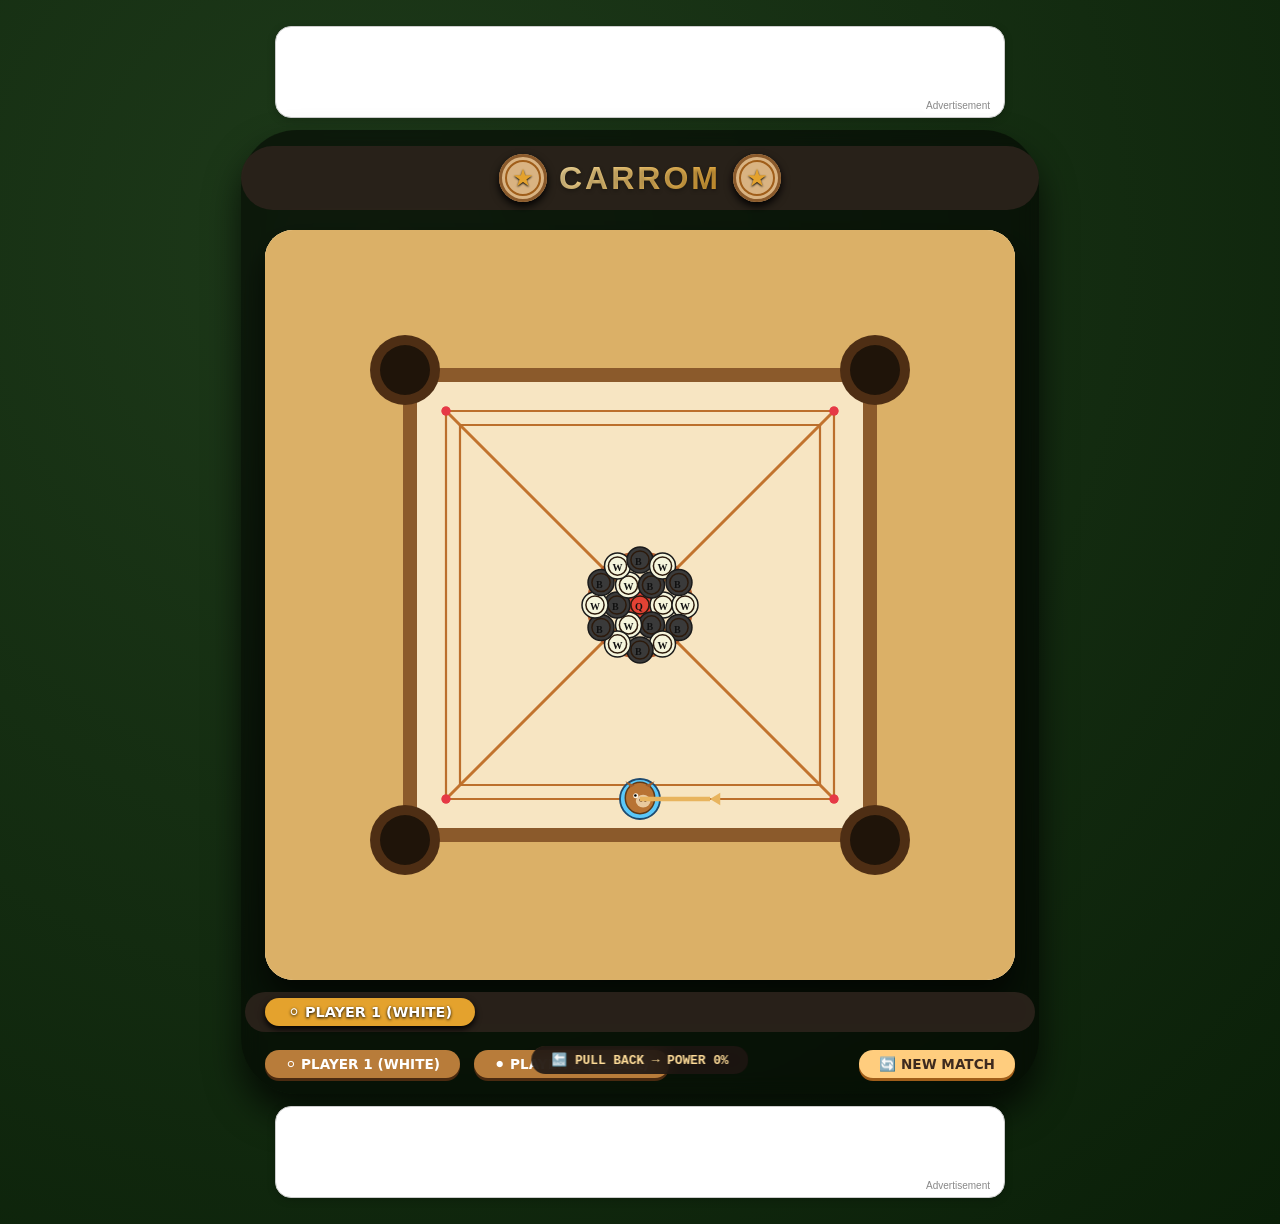
==== commit 6fe09e0e: "Update print statement from 'Hello' to 'Goodbye'" ====
--- a/carrom-game/index.html
+++ b/carrom-game/index.html
@@ -3,7 +3,10 @@
 <head>
     <meta charset="UTF-8">
     <meta name="viewport" content="width=device-width, initial-scale=1.0, user-scalable=no">
-    <title>Carrom Classic – 2P Hot Seat | Realistic Horse Striker | Queen Cover Rule</title>
+    <title>Carrom Classic – 2P Hot Seat | Horse Striker | Queen Cover + Foul Rule</title>
+    <!-- Google AdSense (replace with your publisher ID) -->
+    <script async src="https://pagead2.googlesyndication.com/pagead/js/adsbygoogle.js?client=ca-pub-xxxxxxxxxxxxx"
+     crossorigin="anonymous"></script>
     <style>
         * {
             user-select: none;
@@ -18,7 +21,41 @@
             font-family: 'Segoe UI', 'Poppins', system-ui, sans-serif;
             margin: 0;
             padding: 16px;
-        }
+            flex-direction: column;
+        }
+        /* Ad containers - white background with advertisement label */
+        .ad-container {
+            position: relative;
+            background: white;
+            border-radius: 16px;
+            margin: 10px auto;
+            overflow: hidden;
+            max-width: 100%;
+            display: flex;
+            justify-content: center;
+            align-items: center;
+            box-shadow: 0 2px 8px rgba(0,0,0,0.2);
+            border: 1px solid #ccc;
+            min-height: 90px;
+            width: 728px;
+            max-width: 90vw;
+        }
+        .ad-label {
+            position: absolute;
+            bottom: 4px;
+            right: 8px;
+            font-size: 10px;
+            color: #888;
+            background: rgba(255,255,255,0.8);
+            padding: 2px 6px;
+            border-radius: 12px;
+            font-family: sans-serif;
+            z-index: 2;
+            pointer-events: none;
+        }
+        .ad-top { margin-bottom: 12px; }
+        .ad-bottom { margin-top: 12px; }
+        
         .game-container {
             display: flex;
             flex-direction: column;
@@ -30,6 +67,60 @@
             backdrop-filter: blur(10px);
             box-shadow: 0 20px 35px rgba(0,0,0,0.7);
         }
+        /* Header with CARROM and board image */
+        .game-header {
+            display: flex;
+            align-items: center;
+            justify-content: center;
+            gap: 12px;
+            background: #2d241ce6;
+            padding: 8px 24px;
+            border-radius: 60px;
+            margin-bottom: 8px;
+            backdrop-filter: blur(8px);
+            width: 100%;
+        }
+        .game-header h1 {
+            font-family: 'Poppins', sans-serif;
+            font-size: 2rem;
+            letter-spacing: 3px;
+            background: linear-gradient(135deg, #f9e0a0, #e4a22d);
+            -webkit-background-clip: text;
+            background-clip: text;
+            color: transparent;
+            text-shadow: 0 2px 4px rgba(0,0,0,0.3);
+            margin: 0;
+        }
+        .board-icon {
+            width: 48px;
+            height: 48px;
+            background: #d9b382;
+            border-radius: 50%;
+            position: relative;
+            box-shadow: inset 0 0 0 3px #8b5a2b, 0 4px 8px black;
+        }
+        .board-icon::before {
+            content: "★";
+            position: absolute;
+            top: 50%;
+            left: 50%;
+            transform: translate(-50%, -50%);
+            font-size: 24px;
+            color: #e4a22d;
+            text-shadow: 0 1px 2px black;
+        }
+        .board-icon::after {
+            content: "";
+            position: absolute;
+            width: 32px;
+            height: 32px;
+            border: 2px solid #a05e1a;
+            border-radius: 50%;
+            top: 50%;
+            left: 50%;
+            transform: translate(-50%, -50%);
+        }
+        
         canvas {
             display: block;
             box-shadow: 0 20px 30px rgba(0,0,0,0.6), inset 0 0 0 3px #f7e3b2;
@@ -64,20 +155,25 @@
             min-width: 170px;
             text-align: center;
         }
-        .status {
-            background: #2c1e12;
-            padding: 5px 16px;
+        .foul-badge {
+            background: #b91c1c;
+            color: #ffd966;
+            padding: 2px 12px;
             border-radius: 40px;
-            color: #ffdd99;
-            font-size: 0.75rem;
+            font-size: 0.7rem;
             font-weight: bold;
         }
         .button-group {
             display: flex;
+            gap: 20px;
+            margin-top: 6px;
+            justify-content: space-between;
+            width: 100%;
+        }
+        .turn-buttons {
+            display: flex;
             gap: 14px;
-            margin-top: 6px;
-            flex-wrap: wrap;
-            justify-content: center;
+            justify-content: flex-start;
         }
         .action-btn {
             background: #9b6a3a;
@@ -94,7 +190,7 @@
         }
         .action-btn:active { transform: translateY(2px); box-shadow: 0 1px 0 #4a2a10; }
         .turn-btn { background: #b87c3a; min-width: 130px; }
-        .reset-btn { background: #ffcd7e; color: #3e2a1f; box-shadow: 0 3px 0 #a05e1a; }
+        .reset-btn { background: #ffcd7e; color: #3e2a1f; box-shadow: 0 3px 0 #a05e1a; margin-left: auto; }
         .power-meter {
             position: absolute;
             bottom: 20px;
@@ -111,35 +207,73 @@
             transition: 0.1s;
             white-space: nowrap;
             font-family: monospace;
+            z-index: 10;
         }
         .power-meter.green-active { background: #2e7d32e6; color: #ffffff; text-shadow: 0 0 4px #004d00; }
         @media (max-width: 800px) {
             .power-meter { font-size: 0.65rem; padding: 4px 14px; bottom: 12px; }
             .turn-indicator { font-size: 0.75rem; min-width: 140px; padding: 4px 12px; }
+            .turn-btn { min-width: 100px; padding: 4px 12px; }
+            .reset-btn { padding: 4px 16px; }
         }
     </style>
 </head>
 <body>
+<!-- TOP AD with white background and advertisement label -->
+<div class="ad-container ad-top">
+    <div class="ad-label">Advertisement</div>
+    <ins class="adsbygoogle"
+         style="display:inline-block;width:728px;height:90px"
+         data-ad-client="ca-pub-xxxxxxxxxxxxx"
+         data-ad-slot="1234567890"></ins>
+    <script>(adsbygoogle = window.adsbygoogle || []).push({});</script>
+</div>
+
 <div class="game-container">
+    <!-- Header with CARROM and board icon -->
+    <div class="game-header">
+        <div class="board-icon"></div>
+        <h1>CARROM</h1>
+        <div class="board-icon"></div>
+    </div>
+    
     <canvas id="carromCanvas" width="750" height="750"></canvas>
+    
     <div class="info-panel">
         <div class="turn-indicator" id="turnText">⚪ PLAYER 1 (WHITE)</div>
-        <div class="status" id="statusMsg">👑 Queen: free</div>
+        <div id="foulAlert" class="foul-badge" style="display: none;">⚠️ FOUL! Coin returned</div>
     </div>
-    <div id="turnButtonsContainer" class="button-group"></div>
+    
+    <!-- Button group: turn buttons left, reset right -->
     <div class="button-group">
+        <div class="turn-buttons">
+            <button id="player1Btn" class="action-btn turn-btn">⚪ PLAYER 1 (WHITE)</button>
+            <button id="player2Btn" class="action-btn turn-btn">⚫ PLAYER 2 (BLACK)</button>
+        </div>
         <button id="resetGameBtn" class="action-btn reset-btn">🔄 NEW MATCH</button>
     </div>
+    
     <div id="powerMeter" class="power-meter">🔙 PULL BACK → POWER 0%</div>
+</div>
+
+<!-- BOTTOM AD with white background and advertisement label -->
+<div class="ad-container ad-bottom">
+    <div class="ad-label">Advertisement</div>
+    <ins class="adsbygoogle"
+         style="display:inline-block;width:728px;height:90px"
+         data-ad-client="ca-pub-xxxxxxxxxxxxx"
+         data-ad-slot="0987654321"></ins>
+    <script>(adsbygoogle = window.adsbygoogle || []).push({});</script>
 </div>
 
 <script>
     (function(){
-        // ---------- SCALED GEOMETRY (75% of previous base) ----------
+        // ---------- CANVAS ----------
         const canvas = document.getElementById('carromCanvas');
         const ctx = canvas.getContext('2d');
         
-        const BOARD_SIZE = 446;          // 75% scaled
+        // ---------- BOARD GEOMETRY ----------
+        const BOARD_SIZE = 446;
         const BOARD_LEFT = (750 - BOARD_SIZE) / 2;
         const BOARD_RIGHT = BOARD_LEFT + BOARD_SIZE;
         const BOARD_TOP = (750 - BOARD_SIZE) / 2;
@@ -149,12 +283,8 @@
         
         const BASELINE_INNER_OFFSET = 29;
         const BASELINE_OUTER_OFFSET = 43;
-        
-        // NEW SIZES: coin 1.3x bigger than previous (previous 11 -> 14.3 ≈ 14)
         const COIN_RADIUS = 14;
-        // Striker 25% smaller than previous (previous 28 -> 21)
         const STRIKER_RADIUS = 21;
-        
         const POCKET_RADIUS = 47;
         
         const pockets = [
@@ -172,6 +302,14 @@
             let t = (y - line.y1) / (line.y2 - line.y1);
             if (t < 0 || t > 1) return null;
             let x = line.x1 + t * (line.x2 - line.x1);
+            return { x, y };
+        }
+        
+        function intersectVerticalWithLine(x, line) {
+            if (Math.abs(line.x2 - line.x1) < 1e-5) return null;
+            let t = (x - line.x1) / (line.x2 - line.x1);
+            if (t < 0 || t > 1) return null;
+            let y = line.y1 + t * (line.y2 - line.y1);
             return { x, y };
         }
         
@@ -193,15 +331,18 @@
             return player === 'white' ? bottomLimits : topLimits;
         }
         
-        // ---------- GAME STATE ----------
+        // ---------- GLOBAL STATE ----------
         let objects = [];
         let coinsList = [];
         let strikerObj = null;
         let currentTurn = 'white';
-        let queenPendingCover = { active: false, player: null, extraTurnActive: false }; // extraTurnActive indicates the extra turn after queen pocket
+        let queenPendingCover = { active: false, player: null, extraTurnActive: false };
         let gameWinner = null;
         let isMoving = false;
         let waitingForManualTurn = false;
+        
+        let foulCommitted = false;
+        let pocketedCount = { white: 0, black: 0 };
         
         let aimAngle = 0;
         let powerDragActive = false;
@@ -213,7 +354,7 @@
         const MASS_STRIKER = 3.2;
         const MASS_COIN = 1;
         
-        // ---------- SOUND ----------
+        // ---------- AUDIO (optional) ----------
         let audioCtx = null;
         function initAudio() {
             if (audioCtx) return;
@@ -251,22 +392,55 @@
             if (audioCtx && audioCtx.state === 'suspended') audioCtx.resume();
         }
         
-        // ---------- UI Helpers ----------
-        function updateUI() {
-            let turnName = (currentTurn === 'white') ? '⚪ PLAYER 1 (WHITE)' : '⚫ PLAYER 2 (BLACK)';
-            if(gameWinner) turnName = `🏆 ${gameWinner.toUpperCase()} WINS! 🏆`;
-            document.getElementById('turnText').innerHTML = turnName;
-            let statusText = "";
-            if (queenPendingCover.active && queenPendingCover.extraTurnActive) {
-                statusText = `🔥 QUEEN POCKETED! EXTRA TURN - MUST POCKET OWN COIN 🔥`;
-            } else if (queenPendingCover.active && !queenPendingCover.extraTurnActive) {
-                statusText = `⚠️ QUEEN PENDING COVER by ${queenPendingCover.player === 'white' ? 'WHITE' : 'BLACK'}!`;
-            } else {
-                statusText = "👑 Queen: free / cover needed";
-            }
-            document.getElementById('statusMsg').innerHTML = statusText;
-        }
-        
+        // ---------- HELPER: spawn a coin (for foul penalty) ----------
+        function isPositionValid(x, y, radius) {
+            if (x - radius < BOARD_LEFT + 5 || x + radius > BOARD_RIGHT - 5 || y - radius < BOARD_TOP + 5 || y + radius > BOARD_BOTTOM - 5) return false;
+            for (let obj of objects) {
+                if (obj.type !== 'striker' && Math.hypot(obj.x - x, obj.y - y) < obj.radius + radius + 3) return false;
+            }
+            if (strikerObj && Math.hypot(strikerObj.x - x, strikerObj.y - y) < strikerObj.radius + radius + 3) return false;
+            return true;
+        }
+        
+        function spawnCoin(color) {
+            let radius = COIN_RADIUS;
+            let bestPos = null;
+            for (let ang = 0; ang < 360; ang += 30) {
+                let rad = ang * Math.PI / 180;
+                let testX = BOARD_CX + Math.cos(rad) * 32;
+                let testY = BOARD_CY + Math.sin(rad) * 32;
+                if (isPositionValid(testX, testY, radius)) {
+                    bestPos = { x: testX, y: testY };
+                    break;
+                }
+            }
+            if (!bestPos) {
+                for (let i = 0; i < 100; i++) {
+                    let testX = BOARD_CX + (Math.random() - 0.5) * 70;
+                    let testY = BOARD_CY + (Math.random() - 0.5) * 70;
+                    if (isPositionValid(testX, testY, radius)) {
+                        bestPos = { x: testX, y: testY };
+                        break;
+                    }
+                }
+            }
+            if (!bestPos) bestPos = { x: BOARD_CX + 15, y: BOARD_CY + 15 };
+            
+            let newCoin = {
+                id: `foul_${Date.now()}_${Math.random()}`,
+                type: color,
+                x: bestPos.x, y: bestPos.y,
+                vx: 0, vy: 0,
+                radius: COIN_RADIUS,
+                mass: MASS_COIN,
+                color: color === 'white' ? '#F5F5DC' : '#3A3A3A',
+                label: color === 'white' ? 'W' : 'B'
+            };
+            objects.push(newCoin);
+            coinsList.push(newCoin);
+        }
+        
+        // ---------- POCKET & QUEEN LOGIC ----------
         function removeCoinFromWorld(coin) {
             const idxObj = objects.indexOf(coin);
             if(idxObj !== -1) objects.splice(idxObj,1);
@@ -281,6 +455,104 @@
                 objects.push(queen);
                 coinsList.push(queen);
             }
+        }
+        
+        function handlePocketCoin(coin, isStrikerPocket, currentPlayerColor) {
+            if(isStrikerPocket) {
+                const idx = objects.indexOf(coin);
+                if(idx !== -1) objects.splice(idx,1);
+                if(strikerObj === coin) strikerObj = null;
+                foulCommitted = true;
+                return false;
+            }
+            
+            if(coin.type === 'queen') {
+                if(queenPendingCover.active) {
+                    removeCoinFromWorld(coin);
+                    queenPendingCover.active = false;
+                    queenPendingCover.extraTurnActive = false;
+                } else {
+                    queenPendingCover.active = true;
+                    queenPendingCover.player = currentPlayerColor;
+                    queenPendingCover.extraTurnActive = true;
+                    removeCoinFromWorld(coin);
+                }
+                return true;
+            }
+            
+            const isOwnCoin = (coin.type === currentPlayerColor);
+            if(coin.type === 'white') pocketedCount.white++;
+            if(coin.type === 'black') pocketedCount.black++;
+            removeCoinFromWorld(coin);
+            
+            if(queenPendingCover.active && queenPendingCover.extraTurnActive && queenPendingCover.player === currentPlayerColor) {
+                if(isOwnCoin) {
+                    queenPendingCover.active = false;
+                    queenPendingCover.extraTurnActive = false;
+                    return true;
+                } else {
+                    return false;
+                }
+            }
+            else if(queenPendingCover.active && !queenPendingCover.extraTurnActive && queenPendingCover.player === currentPlayerColor && isOwnCoin) {
+                queenPendingCover.active = false;
+                return true;
+            }
+            else if(queenPendingCover.active && queenPendingCover.player === currentPlayerColor && !isOwnCoin) {
+                queenPendingCover.active = false;
+                queenPendingCover.extraTurnActive = false;
+                respawnQueen();
+                return false;
+            }
+            return isOwnCoin;
+        }
+        
+        function checkPocketingAndGetExtraTurnFlag(currentPlayerColor) {
+            let extraTurn = false;
+            for(let i=objects.length-1; i>=0; i--) {
+                const obj = objects[i];
+                for(let p of pockets) {
+                    const dx = obj.x - p.x, dy = obj.y - p.y;
+                    if(Math.hypot(dx,dy) < p.r) {
+                        const isStriker = (obj.type === 'striker');
+                        const givesExtra = handlePocketCoin(obj, isStriker, currentPlayerColor);
+                        if(givesExtra) extraTurn = true;
+                        break;
+                    }
+                }
+            }
+            return extraTurn;
+        }
+        
+        function applyFoulAndTurnChange() {
+            if(!foulCommitted) return;
+            const foulPlayer = currentTurn;
+            const alertDiv = document.getElementById('foulAlert');
+            alertDiv.style.display = 'inline-block';
+            setTimeout(() => { if(alertDiv) alertDiv.style.display = 'none'; }, 1500);
+            
+            if(pocketedCount[foulPlayer] > 0) {
+                pocketedCount[foulPlayer]--;
+                spawnCoin(foulPlayer);
+            }
+            
+            if(queenPendingCover.active) {
+                queenPendingCover.active = false;
+                queenPendingCover.extraTurnActive = false;
+                respawnQueen();
+            }
+            
+            const nextTurn = (currentTurn === 'white') ? 'black' : 'white';
+            if(strikerObj) {
+                const idx = objects.indexOf(strikerObj);
+                if(idx !== -1) objects.splice(idx,1);
+                strikerObj = null;
+            }
+            currentTurn = nextTurn;
+            waitingForManualTurn = false;
+            createStriker();
+            foulCommitted = false;
+            updateUI();
         }
         
         function createStriker() {
@@ -315,89 +587,7 @@
             }
         }
         
-        // ---------- NEW QUEEN COVER RULE ----------
-        // When queen is pocketed: set pending, mark extraTurnActive = true, give extra turn.
-        // During that extra turn, if player pockets own coin -> cover permanently (queenPendingCover cleared, no respawn) and extra turn continues? Actually classic gives another extra. We'll give extra turn after cover (return true)
-        // If extra turn ends without pocketing own coin -> respawn queen, clear pending, and turn ends normally (no extra).
-        function handlePocketCoin(coin, isStrikerPocket, currentPlayerColor) {
-            if(isStrikerPocket) {
-                createStriker();
-                return false;
-            }
-            
-            // Queen pocket logic
-            if(coin.type === 'queen') {
-                // If queen already pending (should not happen), but just in case
-                if(queenPendingCover.active) {
-                    // Rare: queen pocketed again before cover? Remove it.
-                    removeCoinFromWorld(coin);
-                    queenPendingCover.active = false;
-                    queenPendingCover.extraTurnActive = false;
-                } else {
-                    // Pocket queen: set pending, mark extra turn active
-                    queenPendingCover.active = true;
-                    queenPendingCover.player = currentPlayerColor;
-                    queenPendingCover.extraTurnActive = true;  // this extra turn is for covering
-                    removeCoinFromWorld(coin);
-                }
-                return true; // extra turn for pocketing queen
-            }
-            
-            // Normal coin pocket
-            const isOwnCoin = (coin.type === currentPlayerColor);
-            removeCoinFromWorld(coin);
-            
-            // If we are in an extra turn due to queen cover attempt
-            if(queenPendingCover.active && queenPendingCover.extraTurnActive && queenPendingCover.player === currentPlayerColor) {
-                if(isOwnCoin) {
-                    // SUCCESSFUL COVER: queen is permanently covered (no respawn)
-                    queenPendingCover.active = false;
-                    queenPendingCover.extraTurnActive = false;
-                    // After covering, give another extra turn (classic carrom rule)
-                    return true;
-                } else {
-                    // Failed cover: pocketed opponent's coin or nothing? But here pocketed opponent's coin
-                    // After this turn ends, queen will respawn (handled in handleTurnEnd)
-                    // Don't clear pending yet, we will respawn at turn end
-                    // Important: do not clear here; let turn end handle respawn
-                    return false; // no extra turn from this pocket
-                }
-            }
-            // Normal case: if queen is pending but not in extraTurnActive (i.e., after failed extra turn, should be cleared)
-            else if(queenPendingCover.active && !queenPendingCover.extraTurnActive && queenPendingCover.player === currentPlayerColor && isOwnCoin) {
-                // This case occurs if somehow, but we'll treat as cover
-                queenPendingCover.active = false;
-                return true;
-            }
-            else if(queenPendingCover.active && queenPendingCover.player === currentPlayerColor && !isOwnCoin) {
-                // Pocket opponent's coin while queen pending (outside extra turn) -> queen respawns
-                queenPendingCover.active = false;
-                queenPendingCover.extraTurnActive = false;
-                respawnQueen();
-                return false;
-            }
-            
-            return isOwnCoin;
-        }
-        
-        function checkPocketingAndGetExtraTurnFlag(currentPlayerColor) {
-            let extraTurn = false;
-            for(let i=objects.length-1; i>=0; i--) {
-                const obj = objects[i];
-                for(let p of pockets) {
-                    const dx = obj.x - p.x, dy = obj.y - p.y;
-                    if(Math.hypot(dx,dy) < p.r) {
-                        const isStriker = (obj.type === 'striker');
-                        const givesExtra = handlePocketCoin(obj, isStriker, currentPlayerColor);
-                        if(givesExtra) extraTurn = true;
-                        break;
-                    }
-                }
-            }
-            return extraTurn;
-        }
-        
-        // ---------- PHYSICS WITH SOUND ----------
+        // ---------- PHYSICS ----------
         function applyPhysics() {
             for(let obj of objects) {
                 let wallHit = false;
@@ -405,9 +595,7 @@
                 if(obj.x + obj.radius > BOARD_RIGHT) { obj.x = BOARD_RIGHT - obj.radius; obj.vx = -obj.vx * 0.98; wallHit = true; }
                 if(obj.y - obj.radius < BOARD_TOP) { obj.y = BOARD_TOP + obj.radius; obj.vy = -obj.vy * 0.98; wallHit = true; }
                 if(obj.y + obj.radius > BOARD_BOTTOM) { obj.y = BOARD_BOTTOM - obj.radius; obj.vy = -obj.vy * 0.98; wallHit = true; }
-                if(wallHit && Math.abs(obj.vx) + Math.abs(obj.vy) > 1.2) {
-                    playCollisionSound('wall');
-                }
+                if(wallHit && Math.abs(obj.vx) + Math.abs(obj.vy) > 1.2) playCollisionSound('wall');
                 obj.vx *= FRICTION_AIR;
                 obj.vy *= FRICTION_AIR;
                 if(Math.abs(obj.vx) < MIN_VEL) obj.vx = 0;
@@ -458,26 +646,19 @@
             if(gameWinner) return;
             if(isAllStopped() && isMoving) {
                 isMoving = false;
-                
-                // ----- NEW QUEEN FAILURE RESPAWN RULE -----
-                // If after a turn (movement stopped) we have queenPendingCover.active and extraTurnActive is false? Actually extraTurnActive is true during the extra turn.
-                // After extra turn ends without covering, we must respawn queen.
-                // Check: if queenPendingCover.active and extraTurnActive is true, that means we just finished the extra turn that was given after pocketing queen,
-                // and the player did NOT pocket their own coin (otherwise cover success would have cleared pending).
+                if(foulCommitted) {
+                    applyFoulAndTurnChange();
+                    return;
+                }
                 if(queenPendingCover.active && queenPendingCover.extraTurnActive) {
-                    // Failed to cover on the extra turn -> queen returns to board
                     queenPendingCover.active = false;
                     queenPendingCover.extraTurnActive = false;
                     respawnQueen();
-                    // No extra turn, so turn will switch (extraTurnFlag is false from pockets)
-                }
-                
+                }
                 if(extraTurnFlag) {
-                    // Extra turn: same player, striker respawns automatically
                     createStriker();
                     updateUI();
                 } else {
-                    // No extra turn: remove striker, waiting for manual turn switch
                     if(strikerObj) {
                         const idx = objects.indexOf(strikerObj);
                         if(idx !== -1) objects.splice(idx,1);
@@ -489,7 +670,7 @@
             }
         }
         
-        // ---------- AIM & SHOOT ----------
+        // ---------- SHOOTING ----------
         function isPocketPossibleFromAngle(angleRad) {
             if(!strikerObj) return false;
             let closestDist = 300;
@@ -530,7 +711,7 @@
             return true;
         }
         
-        // ---------- DRAWING ----------
+        // ---------- DRAWING (complete) ----------
         function drawBoardAndMarkings() {
             ctx.fillStyle = '#dbb067';
             ctx.fillRect(0,0,750,750);
@@ -544,61 +725,37 @@
                 ctx.beginPath(); ctx.arc(p.x, p.y, p.r-22, 0, Math.PI*2); ctx.fillStyle = '#1f1409'; ctx.fill();
             }
             
-            const topInter1 = intersectHorizontalWithLine(topBaselineY, diagFull1);
-            const bottomInter1 = intersectHorizontalWithLine(bottomBaselineY, diagFull1);
-            const topInter2 = intersectHorizontalWithLine(topBaselineY, diagFull2);
-            const bottomInter2 = intersectHorizontalWithLine(bottomBaselineY, diagFull2);
-            
             ctx.beginPath();
-            if(topInter1 && bottomInter1) {
-                ctx.moveTo(topInter1.x, topInter1.y);
-                ctx.lineTo(bottomInter1.x, bottomInter1.y);
-            }
-            if(topInter2 && bottomInter2) {
-                ctx.moveTo(topInter2.x, topInter2.y);
-                ctx.lineTo(bottomInter2.x, bottomInter2.y);
-            }
-            ctx.lineWidth = 3;
-            ctx.strokeStyle = '#c2732d';
-            ctx.stroke();
+            let topI1 = intersectHorizontalWithLine(topBaselineY, diagFull1);
+            let bottomI1 = intersectHorizontalWithLine(bottomBaselineY, diagFull1);
+            if(topI1 && bottomI1) { ctx.moveTo(topI1.x, topI1.y); ctx.lineTo(bottomI1.x, bottomI1.y); }
+            let topI2 = intersectHorizontalWithLine(topBaselineY, diagFull2);
+            let bottomI2 = intersectHorizontalWithLine(bottomBaselineY, diagFull2);
+            if(topI2 && bottomI2) { ctx.moveTo(topI2.x, topI2.y); ctx.lineTo(bottomI2.x, bottomI2.y); }
+            ctx.lineWidth = 3; ctx.strokeStyle = '#c2732d'; ctx.stroke();
             
             ctx.beginPath(); ctx.arc(BOARD_CX, BOARD_CY, 52, 0, 2*Math.PI); ctx.strokeStyle='#b45a2a'; ctx.lineWidth=2.8; ctx.stroke();
             ctx.beginPath(); ctx.arc(BOARD_CX, BOARD_CY, 24, 0, 2*Math.PI); ctx.stroke();
             
             function drawClippedHorizontal(y) {
-                let inter1 = intersectHorizontalWithLine(y, diagFull1);
-                let inter2 = intersectHorizontalWithLine(y, diagFull2);
-                if(inter1 && inter2) {
-                    let x1 = Math.min(inter1.x, inter2.x);
-                    let x2 = Math.max(inter1.x, inter2.x);
-                    ctx.beginPath();
-                    ctx.moveTo(x1, y);
-                    ctx.lineTo(x2, y);
-                    ctx.stroke();
-                }
-            }
-            function intersectVerticalWithLine(x, line) {
-                if (Math.abs(line.x2 - line.x1) < 1e-5) return null;
-                let t = (x - line.x1) / (line.x2 - line.x1);
-                if (t < 0 || t > 1) return null;
-                let y = line.y1 + t * (line.y2 - line.y1);
-                return { x, y };
+                let i1 = intersectHorizontalWithLine(y, diagFull1);
+                let i2 = intersectHorizontalWithLine(y, diagFull2);
+                if(i1 && i2) {
+                    let x1 = Math.min(i1.x, i2.x);
+                    let x2 = Math.max(i1.x, i2.x);
+                    ctx.beginPath(); ctx.moveTo(x1, y); ctx.lineTo(x2, y); ctx.stroke();
+                }
             }
             function drawClippedVertical(x) {
-                let inter1 = intersectVerticalWithLine(x, diagFull1);
-                let inter2 = intersectVerticalWithLine(x, diagFull2);
-                if(inter1 && inter2) {
-                    let y1 = Math.min(inter1.y, inter2.y);
-                    let y2 = Math.max(inter1.y, inter2.y);
-                    ctx.beginPath();
-                    ctx.moveTo(x, y1);
-                    ctx.lineTo(x, y2);
-                    ctx.stroke();
-                }
-            }
-            
-            ctx.lineWidth = 2.2;
-            ctx.strokeStyle = '#bc6f2c';
+                let i1 = intersectVerticalWithLine(x, diagFull1);
+                let i2 = intersectVerticalWithLine(x, diagFull2);
+                if(i1 && i2) {
+                    let y1 = Math.min(i1.y, i2.y);
+                    let y2 = Math.max(i1.y, i2.y);
+                    ctx.beginPath(); ctx.moveTo(x, y1); ctx.lineTo(x, y2); ctx.stroke();
+                }
+            }
+            ctx.lineWidth = 2.2; ctx.strokeStyle = '#bc6f2c';
             drawClippedHorizontal(BOARD_BOTTOM - BASELINE_OUTER_OFFSET);
             drawClippedHorizontal(BOARD_BOTTOM - BASELINE_INNER_OFFSET);
             drawClippedHorizontal(BOARD_TOP + BASELINE_OUTER_OFFSET);
@@ -608,131 +765,58 @@
             drawClippedVertical(BOARD_RIGHT - BASELINE_OUTER_OFFSET);
             drawClippedVertical(BOARD_RIGHT - BASELINE_INNER_OFFSET);
             
-            let redDots = [];
-            let horizYs = [bottomBaselineY, topBaselineY];
-            for(let y of horizYs) {
-                let inter1 = intersectHorizontalWithLine(y, diagFull1);
-                let inter2 = intersectHorizontalWithLine(y, diagFull2);
-                if(inter1 && inter2) { redDots.push([inter1.x, y]); redDots.push([inter2.x, y]); }
-            }
-            let vertXs = [BOARD_LEFT+BASELINE_INNER_OFFSET, BOARD_RIGHT-BASELINE_INNER_OFFSET];
-            for(let x of vertXs) {
-                let inter1 = intersectVerticalWithLine(x, diagFull1);
-                let inter2 = intersectVerticalWithLine(x, diagFull2);
-                if(inter1 && inter2) { redDots.push([x, inter1.y]); redDots.push([x, inter2.y]); }
-            }
             ctx.fillStyle = '#E63946';
-            for(let pos of redDots) {
+            let redPositions = [];
+            let hYs = [bottomBaselineY, topBaselineY];
+            for(let y of hYs) {
+                let i1 = intersectHorizontalWithLine(y, diagFull1);
+                let i2 = intersectHorizontalWithLine(y, diagFull2);
+                if(i1 && i2) { redPositions.push([i1.x, y]); redPositions.push([i2.x, y]); }
+            }
+            let vXs = [BOARD_LEFT+BASELINE_INNER_OFFSET, BOARD_RIGHT-BASELINE_INNER_OFFSET];
+            for(let x of vXs) {
+                let i1 = intersectVerticalWithLine(x, diagFull1);
+                let i2 = intersectVerticalWithLine(x, diagFull2);
+                if(i1 && i2) { redPositions.push([x, i1.y]); redPositions.push([x, i2.y]); }
+            }
+            for(let pos of redPositions) {
                 ctx.beginPath(); ctx.arc(pos[0], pos[1], 4.5, 0, 2*Math.PI); ctx.fill();
             }
         }
         
         function drawDetailedCoin(obj, x, y, r) {
-            ctx.beginPath();
-            ctx.arc(x, y, r-1, 0, 2*Math.PI);
-            ctx.fillStyle = obj.color;
-            ctx.fill();
-            ctx.strokeStyle = '#1a1a1a';
-            ctx.lineWidth = 1.5;
-            ctx.stroke();
-            const innerR = r * 0.65;
-            ctx.beginPath();
-            ctx.arc(x, y, innerR, 0, 2*Math.PI);
-            ctx.strokeStyle = '#2c1a0c';
-            ctx.lineWidth = 2;
-            ctx.stroke();
-            const innerMostR = r * 0.35;
-            ctx.beginPath();
-            ctx.arc(x, y, innerMostR, 0, 2*Math.PI);
-            ctx.strokeStyle = '#d4a259';
-            ctx.lineWidth = 1.8;
-            ctx.stroke();
-            ctx.fillStyle = '#111';
-            ctx.font = `bold ${Math.floor(r-4)}px "Segoe UI"`;
+            ctx.beginPath(); ctx.arc(x, y, r-1, 0, 2*Math.PI);
+            ctx.fillStyle = obj.color; ctx.fill();
+            ctx.strokeStyle = '#1a1a1a'; ctx.lineWidth = 1.5; ctx.stroke();
+            ctx.beginPath(); ctx.arc(x, y, r*0.65, 0, 2*Math.PI);
+            ctx.strokeStyle = '#2c1a0c'; ctx.stroke();
+            ctx.fillStyle = '#111'; ctx.font = `bold ${Math.floor(r-4)}px "Segoe UI"`;
             ctx.fillText(obj.label, x-5, y+5);
         }
         
-        // Realistic horse face on striker
         function drawRealisticHorseFace(x, y, radius) {
             ctx.save();
-            ctx.shadowBlur = 0;
-            // Base head shape (ellipse)
-            ctx.beginPath();
-            ctx.ellipse(x, y - radius*0.05, radius*0.7, radius*0.75, 0, 0, Math.PI*2);
-            ctx.fillStyle = "#B87333"; // copper brown base
-            ctx.fill();
-            ctx.strokeStyle = "#5D3A1A";
-            ctx.lineWidth = 1.5;
-            ctx.stroke();
-            // Muzzle lighter area
-            ctx.beginPath();
-            ctx.ellipse(x + radius*0.15, y + radius*0.1, radius*0.35, radius*0.3, 0, 0, Math.PI*2);
-            ctx.fillStyle = "#E8C99E";
-            ctx.fill();
-            // Nostrils
-            ctx.beginPath();
-            ctx.arc(x + radius*0.25, y + radius*0.05, radius*0.08, 0, 2*Math.PI);
-            ctx.fillStyle = "#4A2511";
-            ctx.fill();
-            ctx.beginPath();
-            ctx.arc(x + radius*0.05, y + radius*0.05, radius*0.08, 0, 2*Math.PI);
-            ctx.fill();
-            // Eye
-            ctx.beginPath();
-            ctx.arc(x - radius*0.2, y - radius*0.15, radius*0.12, 0, 2*Math.PI);
-            ctx.fillStyle = "#FDF5E6";
-            ctx.fill();
-            ctx.beginPath();
-            ctx.arc(x - radius*0.22, y - radius*0.17, radius*0.06, 0, 2*Math.PI);
-            ctx.fillStyle = "#000";
-            ctx.fill();
-            ctx.beginPath();
-            ctx.arc(x - radius*0.24, y - radius*0.19, radius*0.025, 0, 2*Math.PI);
-            ctx.fillStyle = "#FFF";
-            ctx.fill();
-            // Ears
-            ctx.beginPath();
-            ctx.moveTo(x - radius*0.45, y - radius*0.55);
-            ctx.lineTo(x - radius*0.7, y - radius*0.85);
-            ctx.lineTo(x - radius*0.25, y - radius*0.65);
-            ctx.fillStyle = "#A05E2C";
-            ctx.fill();
-            ctx.beginPath();
-            ctx.moveTo(x + radius*0.45, y - radius*0.55);
-            ctx.lineTo(x + radius*0.7, y - radius*0.85);
-            ctx.lineTo(x + radius*0.25, y - radius*0.65);
-            ctx.fill();
-            // Mane
-            ctx.beginPath();
-            ctx.moveTo(x + radius*0.55, y - radius*0.6);
-            ctx.quadraticCurveTo(x + radius*0.8, y - radius*0.3, x + radius*0.6, y - radius*0.1);
-            ctx.lineTo(x + radius*0.7, y - radius*0.15);
-            ctx.fillStyle = "#6B3E1C";
-            ctx.fill();
-            ctx.beginPath();
-            ctx.moveTo(x - radius*0.5, y - radius*0.6);
-            ctx.quadraticCurveTo(x - radius*0.8, y - radius*0.3, x - radius*0.55, y - radius*0.05);
-            ctx.fill();
-            // Forelock
-            ctx.beginPath();
-            ctx.moveTo(x - radius*0.15, y - radius*0.7);
-            ctx.quadraticCurveTo(x, y - radius*0.9, x + radius*0.15, y - radius*0.7);
-            ctx.fill();
+            ctx.beginPath(); ctx.ellipse(x, y - radius*0.05, radius*0.7, radius*0.75, 0, 0, Math.PI*2);
+            ctx.fillStyle = "#B87333"; ctx.fill();
+            ctx.strokeStyle = "#5D3A1A"; ctx.lineWidth = 1.5; ctx.stroke();
+            ctx.beginPath(); ctx.ellipse(x + radius*0.15, y + radius*0.1, radius*0.35, radius*0.3, 0, 0, Math.PI*2);
+            ctx.fillStyle = "#E8C99E"; ctx.fill();
+            ctx.beginPath(); ctx.arc(x + radius*0.25, y + radius*0.05, radius*0.08, 0, 2*Math.PI); ctx.fillStyle = "#4A2511"; ctx.fill();
+            ctx.beginPath(); ctx.arc(x + radius*0.05, y + radius*0.05, radius*0.08, 0, 2*Math.PI); ctx.fill();
+            ctx.beginPath(); ctx.arc(x - radius*0.2, y - radius*0.15, radius*0.12, 0, 2*Math.PI); ctx.fillStyle = "#FDF5E6"; ctx.fill();
+            ctx.beginPath(); ctx.arc(x - radius*0.22, y - radius*0.17, radius*0.06, 0, 2*Math.PI); ctx.fillStyle = "#000"; ctx.fill();
+            ctx.beginPath(); ctx.moveTo(x - radius*0.45, y - radius*0.55); ctx.lineTo(x - radius*0.7, y - radius*0.85); ctx.lineTo(x - radius*0.25, y - radius*0.65); ctx.fillStyle = "#A05E2C"; ctx.fill();
+            ctx.beginPath(); ctx.moveTo(x + radius*0.45, y - radius*0.55); ctx.lineTo(x + radius*0.7, y - radius*0.85); ctx.lineTo(x + radius*0.25, y - radius*0.65); ctx.fill();
             ctx.restore();
         }
         
         function drawObjects() {
             for(let obj of objects) {
                 if(obj.type === 'striker') {
-                    ctx.beginPath();
-                    ctx.arc(obj.x, obj.y, obj.radius-1, 0, 2*Math.PI);
-                    ctx.fillStyle = obj.color;
-                    ctx.fill();
-                    ctx.strokeStyle = '#1f4a6e';
-                    ctx.lineWidth = 1.8;
-                    ctx.stroke();
+                    ctx.beginPath(); ctx.arc(obj.x, obj.y, obj.radius-1, 0, 2*Math.PI);
+                    ctx.fillStyle = obj.color; ctx.fill();
+                    ctx.strokeStyle = '#1f4a6e'; ctx.lineWidth = 1.8; ctx.stroke();
                     drawRealisticHorseFace(obj.x, obj.y, obj.radius);
-                    ctx.beginPath(); ctx.arc(obj.x-3, obj.y-4, 4, 0, 2*Math.PI); ctx.fillStyle = "#FFF9C4"; ctx.fill();
                 } else {
                     drawDetailedCoin(obj, obj.x, obj.y, obj.radius);
                 }
@@ -745,40 +829,29 @@
             let tipX = strikerObj.x + Math.cos(aimAngle) * arrowLen;
             let tipY = strikerObj.y + Math.sin(aimAngle) * arrowLen;
             let pocketPossible = isPocketPossibleFromAngle(aimAngle);
-            let arrowColor = pocketPossible ? '#42F590' : '#E8B45E';
-            ctx.beginPath();
-            ctx.moveTo(strikerObj.x, strikerObj.y);
-            ctx.lineTo(tipX, tipY);
-            ctx.lineWidth = 4.5;
-            ctx.strokeStyle = arrowColor;
-            ctx.stroke();
-            let wingLen = 12;
-            let leftX = tipX + Math.cos(aimAngle - 0.55) * wingLen;
-            let leftY = tipY + Math.sin(aimAngle - 0.55) * wingLen;
-            let rightX = tipX + Math.cos(aimAngle + 0.55) * wingLen;
-            let rightY = tipY + Math.sin(aimAngle + 0.55) * wingLen;
-            ctx.beginPath();
-            ctx.moveTo(tipX, tipY);
-            ctx.lineTo(leftX, leftY);
-            ctx.lineTo(rightX, rightY);
-            ctx.fillStyle = arrowColor;
-            ctx.fill();
+            ctx.beginPath(); ctx.moveTo(strikerObj.x, strikerObj.y); ctx.lineTo(tipX, tipY);
+            ctx.lineWidth = 4.5; ctx.strokeStyle = pocketPossible ? '#42F590' : '#E8B45E'; ctx.stroke();
+            let wing = 12;
+            ctx.beginPath(); ctx.moveTo(tipX, tipY);
+            ctx.lineTo(tipX + Math.cos(aimAngle - 0.55) * wing, tipY + Math.sin(aimAngle - 0.55) * wing);
+            ctx.lineTo(tipX + Math.cos(aimAngle + 0.55) * wing, tipY + Math.sin(aimAngle + 0.55) * wing);
+            ctx.fillStyle = pocketPossible ? '#42F590' : '#E8B45E'; ctx.fill();
         }
         
         function updatePowerMeter() {
-            const pmDiv = document.getElementById('powerMeter');
+            const pm = document.getElementById('powerMeter');
             if(powerDragActive && strikerObj && !isMoving && !waitingForManualTurn) {
-                let pocketPossible = isPocketPossibleFromAngle(aimAngle);
-                if(pocketPossible) pmDiv.classList.add('green-active');
-                else pmDiv.classList.remove('green-active');
-                pmDiv.innerHTML = `🔙 PULL BACK → POWER ${Math.floor(currentPower)}%  ${pocketPossible ? '🎯 POCKET READY' : ''}`;
+                let possible = isPocketPossibleFromAngle(aimAngle);
+                if(possible) pm.classList.add('green-active');
+                else pm.classList.remove('green-active');
+                pm.innerHTML = `🔙 PULL BACK → POWER ${Math.floor(currentPower)}%  ${possible ? '🎯 POCKET READY' : ''}`;
             } else {
-                pmDiv.classList.remove('green-active');
-                pmDiv.innerHTML = `🔙 PULL BACK → POWER 0%`;
-            }
-        }
-        
-        // ---------- TURN BUTTONS ----------
+                pm.classList.remove('green-active');
+                pm.innerHTML = `🔙 PULL BACK → POWER 0%`;
+            }
+        }
+        
+        // ---------- TURN & RESET ----------
         function setTurn(turn) {
             if(gameWinner || isMoving) return;
             if(queenPendingCover.active && !queenPendingCover.extraTurnActive) {
@@ -796,38 +869,16 @@
             updateUI();
         }
         
-        function player1Turn() { setTurn('white'); }
-        function player2Turn() { setTurn('black'); }
-        
-        function renderTurnButtons() {
-            const container = document.getElementById('turnButtonsContainer');
-            container.innerHTML = '';
-            const p1Btn = document.createElement('button');
-            p1Btn.innerText = '⚪ PLAYER 1 (WHITE)';
-            p1Btn.className = 'action-btn turn-btn';
-            p1Btn.onclick = player1Turn;
-            const p2Btn = document.createElement('button');
-            p2Btn.innerText = '⚫ PLAYER 2 (BLACK)';
-            p2Btn.className = 'action-btn turn-btn';
-            p2Btn.onclick = player2Turn;
-            container.appendChild(p1Btn);
-            container.appendChild(p2Btn);
-        }
-        
-        // ---------- INITIAL BOARD ----------
         function initBoardCoins() {
-            objects = [];
-            coinsList = [];
-            const centerX = BOARD_CX, centerY = BOARD_CY;
-            const innerRad = 23;
-            const outerRad = 45;
-            let queen = { id:'queen', type:'queen', x:centerX, y:centerY, vx:0, vy:0, radius:COIN_RADIUS, mass:MASS_COIN, color:'#E34234', label:'Q' };
+            objects = []; coinsList = [];
+            let queen = { id:'queen', type:'queen', x:BOARD_CX, y:BOARD_CY, vx:0, vy:0, radius:COIN_RADIUS, mass:MASS_COIN, color:'#E34234', label:'Q' };
             objects.push(queen); coinsList.push(queen);
             let innerColors = ['white','black','white','black','white','black'];
-            for(let i=0;i<6;i++){ let ang=(i*Math.PI*2/6); let x=centerX+Math.cos(ang)*innerRad, y=centerY+Math.sin(ang)*innerRad; let col=innerColors[i]; objects.push({id:`in${i}`,type:col,x,y,vx:0,vy:0,radius:COIN_RADIUS,mass:MASS_COIN,color:col==='white'?'#F5F5DC':'#3A3A3A',label:col==='white'?'W':'B'}); coinsList.push(objects[objects.length-1]); }
-            let outerColors = [];
-            for(let i=0;i<12;i++) outerColors.push(i%2===0?'white':'black');
-            for(let i=0;i<12;i++){ let ang=(i*Math.PI*2/12); let x=centerX+Math.cos(ang)*outerRad, y=centerY+Math.sin(ang)*outerRad; let col=outerColors[i]; objects.push({id:`out${i}`,type:col,x,y,vx:0,vy:0,radius:COIN_RADIUS,mass:MASS_COIN,color:col==='white'?'#F5F5DC':'#3A3A3A',label:col==='white'?'W':'B'}); coinsList.push(objects[objects.length-1]); }
+            for(let i=0;i<6;i++){ let ang=(i*Math.PI*2/6); let x=BOARD_CX+Math.cos(ang)*23, y=BOARD_CY+Math.sin(ang)*23; let col=innerColors[i]; objects.push({id:`in${i}`,type:col,x,y,vx:0,vy:0,radius:COIN_RADIUS,mass:MASS_COIN,color:col==='white'?'#F5F5DC':'#3A3A3A',label:col==='white'?'W':'B'}); coinsList.push(objects[objects.length-1]); }
+            let outerColors = []; for(let i=0;i<12;i++) outerColors.push(i%2===0?'white':'black');
+            for(let i=0;i<12;i++){ let ang=(i*Math.PI*2/12); let x=BOARD_CX+Math.cos(ang)*45, y=BOARD_CY+Math.sin(ang)*45; let col=outerColors[i]; objects.push({id:`out${i}`,type:col,x,y,vx:0,vy:0,radius:COIN_RADIUS,mass:MASS_COIN,color:col==='white'?'#F5F5DC':'#3A3A3A',label:col==='white'?'W':'B'}); coinsList.push(objects[objects.length-1]); }
+            pocketedCount = { white: 0, black: 0 };
+            foulCommitted = false;
         }
         
         function resetGame() {
@@ -838,9 +889,18 @@
             isMoving = false;
             waitingForManualTurn = false;
             powerDragActive = false;
+            foulCommitted = false;
+            pocketedCount = { white: 0, black: 0 };
             initBoardCoins();
             createStriker();
             updateUI();
+        }
+        
+        function updateUI() {
+            let turnName = (currentTurn === 'white') ? '⚪ PLAYER 1 (WHITE)' : '⚫ PLAYER 2 (BLACK)';
+            if(gameWinner) turnName = `🏆 ${gameWinner.toUpperCase()} WINS! 🏆`;
+            document.getElementById('turnText').innerHTML = turnName;
+            // removed queen status message as requested
         }
         
         // Animation loop
@@ -849,10 +909,7 @@
             if(isMoving) {
                 applyPhysics();
                 let extraTurn = checkPocketingAndGetExtraTurnFlag(currentTurn);
-                if(isAllStopped() && isMoving) {
-                    isMoving = false;
-                    handleTurnEnd(extraTurn);
-                }
+                if(isAllStopped() && isMoving) { isMoving = false; handleTurnEnd(extraTurn); }
             }
             drawBoardAndMarkings();
             drawObjects();
@@ -861,7 +918,7 @@
             requestAnimationFrame(animate);
         }
         
-        // Input handlers
+        // Input handling
         function handlePowerStart(e) {
             tryResumeAudio();
             if(isMoving || gameWinner || waitingForManualTurn) return;
@@ -906,7 +963,6 @@
             let mx = (e.clientX - rect.left) * (750/rect.width);
             setStrikerX(mx);
         }
-        
         function attachEvents() {
             canvas.addEventListener('mousemove', handleMouseMoveAim);
             canvas.addEventListener('mousedown', handlePowerStart);
@@ -917,11 +973,12 @@
             canvas.addEventListener('touchmove', (e)=> { let t=e.touches[0]; if(powerDragActive) handlePowerDrag(t); else handleDragStriker(t); e.preventDefault(); });
             canvas.addEventListener('touchend', handlePowerRelease);
             document.getElementById('resetGameBtn').onclick = () => resetGame();
-        }
-        
-        renderTurnButtons();
+            document.getElementById('player1Btn').onclick = () => setTurn('white');
+            document.getElementById('player2Btn').onclick = () => setTurn('black');
+        }
+        
+        attachEvents();
         resetGame();
-        attachEvents();
         animate();
         canvas.addEventListener('click', () => tryResumeAudio());
     })();
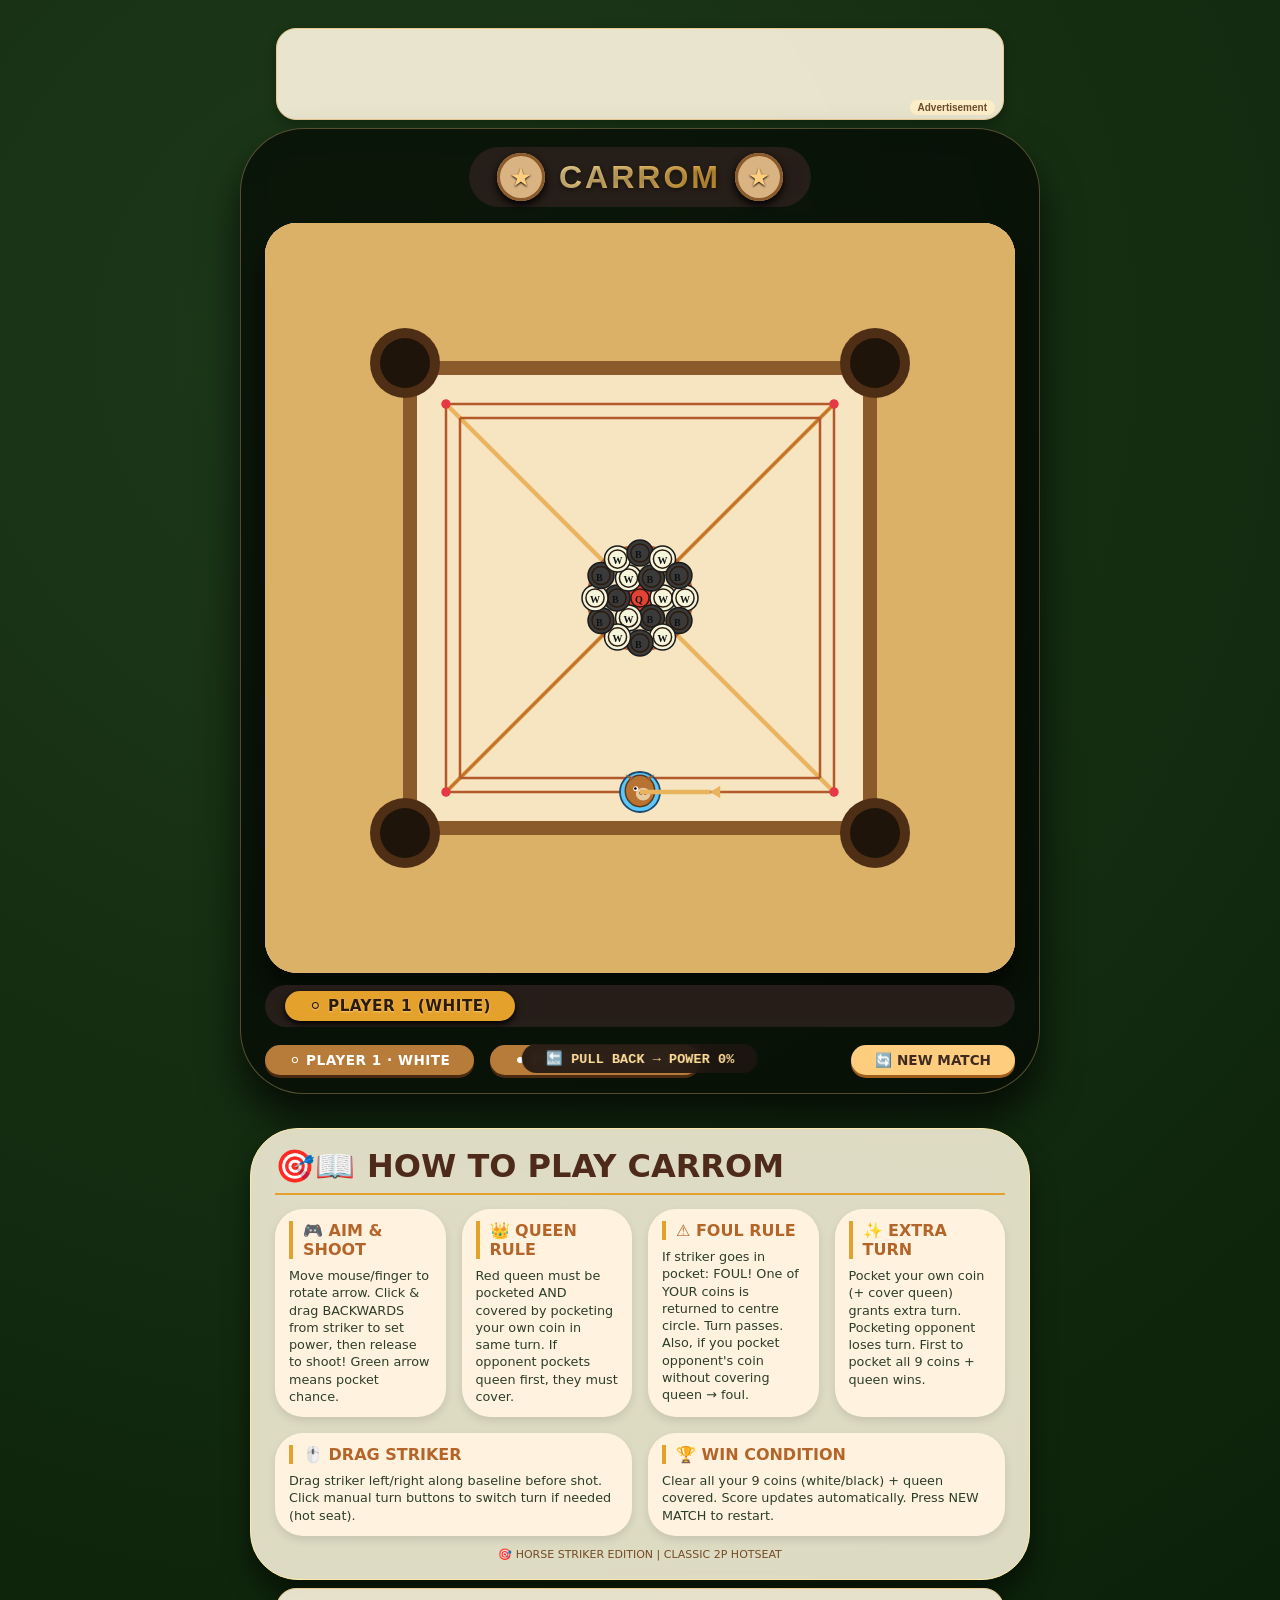
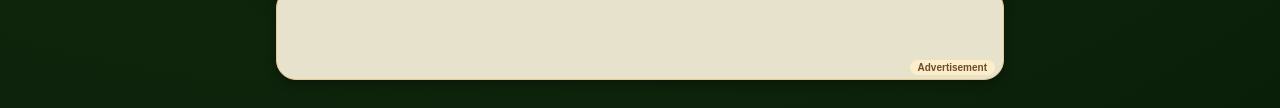
==== commit 5a4a6a5d: "Update index.html" ====
--- a/carrom-game/index.html
+++ b/carrom-game/index.html
@@ -3,14 +3,15 @@
 <head>
     <meta charset="UTF-8">
     <meta name="viewport" content="width=device-width, initial-scale=1.0, user-scalable=no">
-    <title>Carrom Classic – 2P Hot Seat | Horse Striker | Queen Cover + Foul Rule</title>
-    <!-- Google AdSense (replace with your publisher ID) -->
+    <title>Carrom Classic – 2P Hot Seat | Horse Striker | Queen Cover + Foul Rule (Baseline Fixed)</title>
+    <!-- Google AdSense placeholder – replace with your publisher ID -->
     <script async src="https://pagead2.googlesyndication.com/pagead/js/adsbygoogle.js?client=ca-pub-xxxxxxxxxxxxx"
      crossorigin="anonymous"></script>
     <style>
         * {
             user-select: none;
             -webkit-tap-highlight-color: transparent;
+            box-sizing: border-box;
         }
         body {
             background: radial-gradient(circle at 30% 20%, #1e3a1a, #0a1f08);
@@ -20,65 +21,70 @@
             min-height: 100vh;
             font-family: 'Segoe UI', 'Poppins', system-ui, sans-serif;
             margin: 0;
-            padding: 16px;
+            padding: 20px;
             flex-direction: column;
         }
-        /* Ad containers - white background with advertisement label */
+        /* ad containers style */
         .ad-container {
             position: relative;
-            background: white;
-            border-radius: 16px;
-            margin: 10px auto;
+            background: rgba(255, 248, 225, 0.9);
+            border-radius: 20px;
+            margin: 8px auto;
             overflow: hidden;
             max-width: 100%;
             display: flex;
             justify-content: center;
             align-items: center;
-            box-shadow: 0 2px 8px rgba(0,0,0,0.2);
-            border: 1px solid #ccc;
+            box-shadow: 0 4px 12px rgba(0,0,0,0.3);
+            border: 1px solid #e9c891;
             min-height: 90px;
             width: 728px;
             max-width: 90vw;
+            backdrop-filter: blur(2px);
         }
         .ad-label {
             position: absolute;
             bottom: 4px;
             right: 8px;
             font-size: 10px;
-            color: #888;
-            background: rgba(255,255,255,0.8);
-            padding: 2px 6px;
-            border-radius: 12px;
+            color: #6b4c2c;
+            background: rgba(255,240,200,0.9);
+            padding: 2px 8px;
+            border-radius: 20px;
             font-family: sans-serif;
-            z-index: 2;
+            font-weight: bold;
             pointer-events: none;
         }
-        .ad-top { margin-bottom: 12px; }
-        .ad-bottom { margin-top: 12px; }
-        
+        
+        /* Main game panel */
+        .game-wrapper {
+            display: flex;
+            flex-direction: column;
+            align-items: center;
+            gap: 14px;
+        }
         .game-container {
             display: flex;
             flex-direction: column;
             align-items: center;
             gap: 12px;
-            background: rgba(0,0,0,0.55);
-            padding: 16px 24px;
-            border-radius: 56px;
-            backdrop-filter: blur(10px);
-            box-shadow: 0 20px 35px rgba(0,0,0,0.7);
-        }
-        /* Header with CARROM and board image */
+            background: rgba(0,0,0,0.6);
+            padding: 18px 24px;
+            border-radius: 64px;
+            backdrop-filter: blur(12px);
+            box-shadow: 0 25px 40px rgba(0,0,0,0.7);
+            border: 1px solid #eac28155;
+        }
         .game-header {
             display: flex;
             align-items: center;
             justify-content: center;
-            gap: 12px;
-            background: #2d241ce6;
-            padding: 8px 24px;
+            gap: 14px;
+            background: #2b211be6;
+            padding: 6px 28px;
             border-radius: 60px;
-            margin-bottom: 8px;
+            margin-bottom: 4px;
             backdrop-filter: blur(8px);
-            width: 100%;
         }
         .game-header h1 {
             font-family: 'Poppins', sans-serif;
@@ -88,7 +94,7 @@
             -webkit-background-clip: text;
             background-clip: text;
             color: transparent;
-            text-shadow: 0 2px 4px rgba(0,0,0,0.3);
+            text-shadow: 0 2px 5px rgba(0,0,0,0.4);
             margin: 0;
         }
         .board-icon {
@@ -105,39 +111,28 @@
             top: 50%;
             left: 50%;
             transform: translate(-50%, -50%);
-            font-size: 24px;
-            color: #e4a22d;
+            font-size: 26px;
+            color: #ffcd7e;
             text-shadow: 0 1px 2px black;
         }
-        .board-icon::after {
-            content: "";
-            position: absolute;
-            width: 32px;
-            height: 32px;
-            border: 2px solid #a05e1a;
-            border-radius: 50%;
-            top: 50%;
-            left: 50%;
-            transform: translate(-50%, -50%);
-        }
-        
         canvas {
             display: block;
             box-shadow: 0 20px 30px rgba(0,0,0,0.6), inset 0 0 0 3px #f7e3b2;
-            border-radius: 28px;
+            border-radius: 32px;
             cursor: grab;
             background: #d9b382;
             width: 100%;
             height: auto;
         }
         canvas:active { cursor: grabbing; }
+        
         .info-panel {
             display: flex;
             justify-content: space-between;
             align-items: center;
             width: 100%;
             gap: 20px;
-            background: #2d241ce6;
+            background: #2b211be6;
             padding: 6px 20px;
             border-radius: 60px;
             backdrop-filter: blur(8px);
@@ -145,23 +140,25 @@
         }
         .turn-indicator {
             background: #e4a22d;
-            padding: 6px 20px;
+            padding: 6px 24px;
             border-radius: 48px;
             font-weight: bold;
-            color: white;
-            text-shadow: 0 1px 3px black;
+            color: #2c1a0a;
+            text-shadow: 0 1px 2px rgba(255,215,130,0.8);
             box-shadow: 0 3px 6px black;
-            font-size: 0.9rem;
-            min-width: 170px;
+            font-size: 0.95rem;
+            min-width: 190px;
             text-align: center;
+            letter-spacing: 0.5px;
         }
         .foul-badge {
             background: #b91c1c;
-            color: #ffd966;
-            padding: 2px 12px;
+            color: #ffeaac;
+            padding: 4px 16px;
             border-radius: 40px;
-            font-size: 0.7rem;
+            font-size: 0.75rem;
             font-weight: bold;
+            box-shadow: inset 0 1px 2px rgba(0,0,0,0.2);
         }
         .button-group {
             display: flex;
@@ -169,17 +166,17 @@
             margin-top: 6px;
             justify-content: space-between;
             width: 100%;
+            flex-wrap: wrap;
         }
         .turn-buttons {
             display: flex;
-            gap: 14px;
-            justify-content: flex-start;
+            gap: 16px;
         }
         .action-btn {
             background: #9b6a3a;
             border: none;
             font-weight: bold;
-            padding: 6px 20px;
+            padding: 7px 24px;
             border-radius: 40px;
             font-size: 0.85rem;
             cursor: pointer;
@@ -189,37 +186,92 @@
             font-family: inherit;
         }
         .action-btn:active { transform: translateY(2px); box-shadow: 0 1px 0 #4a2a10; }
-        .turn-btn { background: #b87c3a; min-width: 130px; }
-        .reset-btn { background: #ffcd7e; color: #3e2a1f; box-shadow: 0 3px 0 #a05e1a; margin-left: auto; }
+        .turn-btn { background: #b87c3a; min-width: 140px; font-weight: bold; letter-spacing: 0.5px; }
+        .reset-btn { background: #ffcd7e; color: #3e2a1f; box-shadow: 0 3px 0 #a05e1a; margin-left: auto; font-weight: bold; }
         .power-meter {
             position: absolute;
             bottom: 20px;
             left: 50%;
             transform: translateX(-50%);
             background: #1e1712e8;
-            backdrop-filter: blur(8px);
-            padding: 6px 20px;
+            backdrop-filter: blur(10px);
+            padding: 6px 24px;
             border-radius: 100px;
             font-weight: bold;
             pointer-events: none;
+            font-size: 0.85rem;
+            color: #ffdd99;
+            font-family: monospace;
+            z-index: 20;
+            white-space: nowrap;
+            transition: 0.1s;
+        }
+        .power-meter.green-active { background: #2e7d32e6; color: #ffffff; text-shadow: 0 0 6px #00aa2b; }
+        
+        /* HOW TO PLAY SECTION - ATTRACTIVE CARD */
+        .howto-card {
+            background: #fef7e0dd;
+            backdrop-filter: blur(12px);
+            border-radius: 48px;
+            margin-top: 20px;
+            width: 100%;
+            max-width: 780px;
+            padding: 18px 24px;
+            box-shadow: 0 15px 25px rgba(0,0,0,0.5);
+            border: 1px solid #ffeaab;
+            transition: 0.2s;
+        }
+        .howto-header {
+            display: flex;
+            align-items: center;
+            gap: 12px;
+            font-size: 1.5rem;
+            font-weight: bold;
+            color: #4e2a1a;
+            border-bottom: 2px solid #e4a22d;
+            padding-bottom: 8px;
+            margin-bottom: 14px;
+        }
+        .howto-header span {
+            font-size: 2rem;
+        }
+        .howto-grid {
+            display: flex;
+            flex-wrap: wrap;
+            gap: 16px;
+            justify-content: space-between;
+        }
+        .rule-item {
+            flex: 1;
+            min-width: 170px;
+            background: #fff3df;
+            padding: 12px 14px;
+            border-radius: 28px;
+            box-shadow: 0 4px 8px rgba(0,0,0,0.1);
+        }
+        .rule-title {
+            font-weight: bold;
+            font-size: 1rem;
+            color: #b4652a;
+            border-left: 4px solid #e4a22d;
+            padding-left: 10px;
+            margin-bottom: 8px;
+        }
+        .rule-desc {
             font-size: 0.8rem;
-            color: #ffdd99;
-            transition: 0.1s;
-            white-space: nowrap;
-            font-family: monospace;
-            z-index: 10;
-        }
-        .power-meter.green-active { background: #2e7d32e6; color: #ffffff; text-shadow: 0 0 4px #004d00; }
-        @media (max-width: 800px) {
-            .power-meter { font-size: 0.65rem; padding: 4px 14px; bottom: 12px; }
-            .turn-indicator { font-size: 0.75rem; min-width: 140px; padding: 4px 12px; }
-            .turn-btn { min-width: 100px; padding: 4px 12px; }
-            .reset-btn { padding: 4px 16px; }
+            color: #2c3e2b;
+            line-height: 1.35;
+        }
+        @media (max-width: 750px) {
+            .howto-grid { flex-direction: column; gap: 10px; }
+            .turn-indicator { font-size: 0.7rem; min-width: 140px; padding: 4px 12px; }
+            .turn-btn { min-width: 110px; padding: 5px 12px; font-size: 0.7rem; }
+            .power-meter { font-size: 0.6rem; white-space: nowrap; bottom: 10px; padding: 4px 14px;}
+            .game-container { padding: 12px 16px; }
         }
     </style>
 </head>
 <body>
-<!-- TOP AD with white background and advertisement label -->
 <div class="ad-container ad-top">
     <div class="ad-label">Advertisement</div>
     <ins class="adsbygoogle"
@@ -229,34 +281,68 @@
     <script>(adsbygoogle = window.adsbygoogle || []).push({});</script>
 </div>
 
-<div class="game-container">
-    <!-- Header with CARROM and board icon -->
-    <div class="game-header">
-        <div class="board-icon"></div>
-        <h1>CARROM</h1>
-        <div class="board-icon"></div>
+<div class="game-wrapper">
+    <div class="game-container">
+        <div class="game-header">
+            <div class="board-icon"></div>
+            <h1>CARROM</h1>
+            <div class="board-icon"></div>
+        </div>
+        
+        <canvas id="carromCanvas" width="750" height="750"></canvas>
+        
+        <div class="info-panel">
+            <div class="turn-indicator" id="turnText">⚪ PLAYER 1 (WHITE)</div>
+            <div id="foulAlert" class="foul-badge" style="display: none;">⚠️ FOUL! Coin returned</div>
+        </div>
+        
+        <div class="button-group">
+            <div class="turn-buttons">
+                <button id="player1Btn" class="action-btn turn-btn">⚪ PLAYER 1 · WHITE</button>
+                <button id="player2Btn" class="action-btn turn-btn">⚫ PLAYER 2 · BLACK</button>
+            </div>
+            <button id="resetGameBtn" class="action-btn reset-btn">🔄 NEW MATCH</button>
+        </div>
+        
+        <div id="powerMeter" class="power-meter">🔙 PULL BACK → POWER 0%</div>
     </div>
-    
-    <canvas id="carromCanvas" width="750" height="750"></canvas>
-    
-    <div class="info-panel">
-        <div class="turn-indicator" id="turnText">⚪ PLAYER 1 (WHITE)</div>
-        <div id="foulAlert" class="foul-badge" style="display: none;">⚠️ FOUL! Coin returned</div>
+
+    <!-- ATTRACTIVE HOW TO PLAY SECTION -->
+    <div class="howto-card">
+        <div class="howto-header">
+            <span>🎯📖</span> 
+            <span>HOW TO PLAY CARROM</span>
+        </div>
+        <div class="howto-grid">
+            <div class="rule-item">
+                <div class="rule-title">🎮 AIM & SHOOT</div>
+                <div class="rule-desc">Move mouse/finger to rotate arrow. Click & drag BACKWARDS from striker to set power, then release to shoot! Green arrow means pocket chance.</div>
+            </div>
+            <div class="rule-item">
+                <div class="rule-title">👑 QUEEN RULE</div>
+                <div class="rule-desc">Red queen must be pocketed AND covered by pocketing your own coin in same turn. If opponent pockets queen first, they must cover.</div>
+            </div>
+            <div class="rule-item">
+                <div class="rule-title">⚠️ FOUL RULE</div>
+                <div class="rule-desc">If striker goes in pocket: FOUL! One of YOUR coins is returned to centre circle. Turn passes. Also, if you pocket opponent's coin without covering queen → foul.</div>
+            </div>
+            <div class="rule-item">
+                <div class="rule-title">✨ EXTRA TURN</div>
+                <div class="rule-desc">Pocket your own coin (+ cover queen) grants extra turn. Pocketing opponent loses turn. First to pocket all 9 coins + queen wins.</div>
+            </div>
+            <div class="rule-item">
+                <div class="rule-title">🖱️ DRAG STRIKER</div>
+                <div class="rule-desc">Drag striker left/right along baseline before shot. Click manual turn buttons to switch turn if needed (hot seat).</div>
+            </div>
+            <div class="rule-item">
+                <div class="rule-title">🏆 WIN CONDITION</div>
+                <div class="rule-desc">Clear all your 9 coins (white/black) + queen covered. Score updates automatically. Press NEW MATCH to restart.</div>
+            </div>
+        </div>
+        <div style="font-size: 11px; text-align: center; margin-top: 12px; color: #754b24;">🎯 HORSE STRIKER EDITION | CLASSIC 2P HOTSEAT</div>
     </div>
-    
-    <!-- Button group: turn buttons left, reset right -->
-    <div class="button-group">
-        <div class="turn-buttons">
-            <button id="player1Btn" class="action-btn turn-btn">⚪ PLAYER 1 (WHITE)</button>
-            <button id="player2Btn" class="action-btn turn-btn">⚫ PLAYER 2 (BLACK)</button>
-        </div>
-        <button id="resetGameBtn" class="action-btn reset-btn">🔄 NEW MATCH</button>
-    </div>
-    
-    <div id="powerMeter" class="power-meter">🔙 PULL BACK → POWER 0%</div>
 </div>
 
-<!-- BOTTOM AD with white background and advertisement label -->
 <div class="ad-container ad-bottom">
     <div class="ad-label">Advertisement</div>
     <ins class="adsbygoogle"
@@ -268,11 +354,10 @@
 
 <script>
     (function(){
-        // ---------- CANVAS ----------
         const canvas = document.getElementById('carromCanvas');
         const ctx = canvas.getContext('2d');
         
-        // ---------- BOARD GEOMETRY ----------
+        // BOARD GEOMETRY
         const BOARD_SIZE = 446;
         const BOARD_LEFT = (750 - BOARD_SIZE) / 2;
         const BOARD_RIGHT = BOARD_LEFT + BOARD_SIZE;
@@ -286,6 +371,8 @@
         const COIN_RADIUS = 14;
         const STRIKER_RADIUS = 21;
         const POCKET_RADIUS = 47;
+        const CENTRE_CIRCLE_RADIUS = 52;
+        const MAX_CENTRE_PLACE_RADIUS = CENTRE_CIRCLE_RADIUS - COIN_RADIUS - 2;
         
         const pockets = [
             { x: BOARD_LEFT - 12, y: BOARD_TOP - 12, r: POCKET_RADIUS },
@@ -304,7 +391,6 @@
             let x = line.x1 + t * (line.x2 - line.x1);
             return { x, y };
         }
-        
         function intersectVerticalWithLine(x, line) {
             if (Math.abs(line.x2 - line.x1) < 1e-5) return null;
             let t = (x - line.x1) / (line.x2 - line.x1);
@@ -327,11 +413,9 @@
         let bottomLimits = getBaselineLimits(bottomBaselineY);
         let topLimits = getBaselineLimits(topBaselineY);
         
-        function getStrikerLimits(player) {
-            return player === 'white' ? bottomLimits : topLimits;
-        }
-        
-        // ---------- GLOBAL STATE ----------
+        function getStrikerLimits(player) { return player === 'white' ? bottomLimits : topLimits; }
+        
+        // game state
         let objects = [];
         let coinsList = [];
         let strikerObj = null;
@@ -340,10 +424,8 @@
         let gameWinner = null;
         let isMoving = false;
         let waitingForManualTurn = false;
-        
         let foulCommitted = false;
-        let pocketedCount = { white: 0, black: 0 };
-        
+        let pocketedCount = { white: 0, black: 0 }; 
         let aimAngle = 0;
         let powerDragActive = false;
         let dragOrigin = null;
@@ -354,156 +436,76 @@
         const MASS_STRIKER = 3.2;
         const MASS_COIN = 1;
         
-        // ---------- AUDIO (optional) ----------
         let audioCtx = null;
-        function initAudio() {
-            if (audioCtx) return;
-            audioCtx = new (window.AudioContext || window.webkitAudioContext)();
-        }
+        function initAudio() { if (!audioCtx) audioCtx = new (window.AudioContext || window.webkitAudioContext)(); }
         function playCollisionSound(type) {
             if (!audioCtx) initAudio();
-            if (audioCtx.state === 'suspended') {
-                audioCtx.resume().then(() => playSoundInternal(type));
-            } else {
-                playSoundInternal(type);
-            }
+            if (audioCtx.state === 'suspended') audioCtx.resume().then(() => playSoundInternal(type));
+            else playSoundInternal(type);
         }
         function playSoundInternal(type) {
             if (!audioCtx) return;
             const osc = audioCtx.createOscillator();
             const gain = audioCtx.createGain();
-            osc.connect(gain);
-            gain.connect(audioCtx.destination);
-            if (type === 'striker_coin') {
-                osc.frequency.value = 880;
-                gain.gain.setValueAtTime(0.25, audioCtx.currentTime);
-                gain.gain.exponentialRampToValueAtTime(0.0001, audioCtx.currentTime + 0.2);
-                osc.start();
-                osc.stop(audioCtx.currentTime + 0.2);
-            } else if (type === 'wall') {
-                osc.frequency.value = 380;
-                gain.gain.setValueAtTime(0.2, audioCtx.currentTime);
-                gain.gain.exponentialRampToValueAtTime(0.0001, audioCtx.currentTime + 0.15);
-                osc.start();
-                osc.stop(audioCtx.currentTime + 0.15);
-            }
-        }
-        function tryResumeAudio() {
-            if (audioCtx && audioCtx.state === 'suspended') audioCtx.resume();
-        }
-        
-        // ---------- HELPER: spawn a coin (for foul penalty) ----------
-        function isPositionValid(x, y, radius) {
-            if (x - radius < BOARD_LEFT + 5 || x + radius > BOARD_RIGHT - 5 || y - radius < BOARD_TOP + 5 || y + radius > BOARD_BOTTOM - 5) return false;
-            for (let obj of objects) {
-                if (obj.type !== 'striker' && Math.hypot(obj.x - x, obj.y - y) < obj.radius + radius + 3) return false;
-            }
-            if (strikerObj && Math.hypot(strikerObj.x - x, strikerObj.y - y) < strikerObj.radius + radius + 3) return false;
+            osc.connect(gain); gain.connect(audioCtx.destination);
+            if (type === 'striker_coin') { osc.frequency.value = 880; gain.gain.setValueAtTime(0.25, audioCtx.currentTime); gain.gain.exponentialRampToValueAtTime(0.0001, audioCtx.currentTime + 0.2); osc.start(); osc.stop(audioCtx.currentTime + 0.2); }
+            else if (type === 'wall') { osc.frequency.value = 380; gain.gain.setValueAtTime(0.2, audioCtx.currentTime); gain.gain.exponentialRampToValueAtTime(0.0001, audioCtx.currentTime + 0.15); osc.start(); osc.stop(audioCtx.currentTime + 0.15); }
+        }
+        function tryResumeAudio() { if (audioCtx && audioCtx.state === 'suspended') audioCtx.resume(); }
+        
+        function isInsideCentreCircle(x, y, radius) { return Math.hypot(x - BOARD_CX, y - BOARD_CY) + radius <= CENTRE_CIRCLE_RADIUS; }
+        function isPositionValid(x, y, radius, ignoreStriker = false) {
+            if (x - radius < BOARD_LEFT + 3 || x + radius > BOARD_RIGHT - 3 || y - radius < BOARD_TOP + 3 || y + radius > BOARD_BOTTOM - 3) return false;
+            for (let obj of objects) if (obj.type !== 'striker' && Math.hypot(obj.x - x, obj.y - y) < obj.radius + radius + 3) return false;
+            if (!ignoreStriker && strikerObj && Math.hypot(strikerObj.x - x, strikerObj.y - y) < strikerObj.radius + radius + 3) return false;
             return true;
         }
         
         function spawnCoin(color) {
-            let radius = COIN_RADIUS;
+            const radius = COIN_RADIUS;
             let bestPos = null;
-            for (let ang = 0; ang < 360; ang += 30) {
-                let rad = ang * Math.PI / 180;
-                let testX = BOARD_CX + Math.cos(rad) * 32;
-                let testY = BOARD_CY + Math.sin(rad) * 32;
-                if (isPositionValid(testX, testY, radius)) {
-                    bestPos = { x: testX, y: testY };
-                    break;
+            for (let rad = 8; rad <= MAX_CENTRE_PLACE_RADIUS; rad += 6) {
+                for (let angDeg = 0; angDeg < 360; angDeg += 30) {
+                    const angleRad = angDeg * Math.PI/180;
+                    const testX = BOARD_CX + Math.cos(angleRad) * rad;
+                    const testY = BOARD_CY + Math.sin(angleRad) * rad;
+                    if (isPositionValid(testX, testY, radius, false) && isInsideCentreCircle(testX, testY, radius)) { bestPos = { x: testX, y: testY }; break; }
                 }
+                if (bestPos) break;
             }
             if (!bestPos) {
-                for (let i = 0; i < 100; i++) {
-                    let testX = BOARD_CX + (Math.random() - 0.5) * 70;
-                    let testY = BOARD_CY + (Math.random() - 0.5) * 70;
-                    if (isPositionValid(testX, testY, radius)) {
-                        bestPos = { x: testX, y: testY };
-                        break;
-                    }
-                }
-            }
-            if (!bestPos) bestPos = { x: BOARD_CX + 15, y: BOARD_CY + 15 };
-            
-            let newCoin = {
-                id: `foul_${Date.now()}_${Math.random()}`,
-                type: color,
-                x: bestPos.x, y: bestPos.y,
-                vx: 0, vy: 0,
-                radius: COIN_RADIUS,
-                mass: MASS_COIN,
-                color: color === 'white' ? '#F5F5DC' : '#3A3A3A',
-                label: color === 'white' ? 'W' : 'B'
-            };
+                for (let i=0;i<400;i++) { let rad = Math.random() * MAX_CENTRE_PLACE_RADIUS; let ang = Math.random()*2*Math.PI; let tx=BOARD_CX+Math.cos(ang)*rad, ty=BOARD_CY+Math.sin(ang)*rad; if(isPositionValid(tx,ty,radius,false) && isInsideCentreCircle(tx,ty,radius)){ bestPos={x:tx,y:ty}; break; } }
+            }
+            if (!bestPos) bestPos = { x: BOARD_CX, y: BOARD_CY };
+            const newCoin = { id: `foul_${Date.now()}_${Math.random()}`, type: color, x: bestPos.x, y: bestPos.y, vx: 0, vy: 0, radius: COIN_RADIUS, mass: MASS_COIN, color: color === 'white' ? '#F5F5DC' : '#3A3A3A', label: color === 'white' ? 'W' : 'B' };
             objects.push(newCoin);
             coinsList.push(newCoin);
         }
         
-        // ---------- POCKET & QUEEN LOGIC ----------
-        function removeCoinFromWorld(coin) {
-            const idxObj = objects.indexOf(coin);
-            if(idxObj !== -1) objects.splice(idxObj,1);
-            const idxCoin = coinsList.indexOf(coin);
-            if(idxCoin !== -1) coinsList.splice(idxCoin,1);
-        }
-        
-        function respawnQueen() {
-            let queenExists = coinsList.some(c => c.type === 'queen');
-            if(!queenExists) {
-                let queen = { id:'queen', type:'queen', x:BOARD_CX, y:BOARD_CY, vx:0, vy:0, radius:COIN_RADIUS, mass:MASS_COIN, color:'#E34234', label:'Q' };
-                objects.push(queen);
-                coinsList.push(queen);
-            }
-        }
+        function removeCoinFromWorld(coin) { 
+            const idxObj = objects.indexOf(coin); if(idxObj !== -1) objects.splice(idxObj,1);
+            const idxCoin = coinsList.indexOf(coin); if(idxCoin !== -1) coinsList.splice(idxCoin,1);
+        }
+        function respawnQueen() { if(!coinsList.some(c => c.type === 'queen')) { let queen = { id:'queen', type:'queen', x:BOARD_CX, y:BOARD_CY, vx:0, vy:0, radius:COIN_RADIUS, mass:MASS_COIN, color:'#E34234', label:'Q' }; objects.push(queen); coinsList.push(queen); } }
         
         function handlePocketCoin(coin, isStrikerPocket, currentPlayerColor) {
-            if(isStrikerPocket) {
-                const idx = objects.indexOf(coin);
-                if(idx !== -1) objects.splice(idx,1);
+            if(isStrikerPocket) { 
+                const idx = objects.indexOf(coin); if(idx !== -1) objects.splice(idx,1);
                 if(strikerObj === coin) strikerObj = null;
-                foulCommitted = true;
-                return false;
-            }
-            
+                foulCommitted = true; return false;
+            }
             if(coin.type === 'queen') {
-                if(queenPendingCover.active) {
-                    removeCoinFromWorld(coin);
-                    queenPendingCover.active = false;
-                    queenPendingCover.extraTurnActive = false;
-                } else {
-                    queenPendingCover.active = true;
-                    queenPendingCover.player = currentPlayerColor;
-                    queenPendingCover.extraTurnActive = true;
-                    removeCoinFromWorld(coin);
-                }
+                if(queenPendingCover.active) { removeCoinFromWorld(coin); queenPendingCover.active = false; queenPendingCover.extraTurnActive = false; } 
+                else { queenPendingCover.active = true; queenPendingCover.player = currentPlayerColor; queenPendingCover.extraTurnActive = true; removeCoinFromWorld(coin); }
                 return true;
             }
-            
             const isOwnCoin = (coin.type === currentPlayerColor);
             if(coin.type === 'white') pocketedCount.white++;
             if(coin.type === 'black') pocketedCount.black++;
             removeCoinFromWorld(coin);
-            
-            if(queenPendingCover.active && queenPendingCover.extraTurnActive && queenPendingCover.player === currentPlayerColor) {
-                if(isOwnCoin) {
-                    queenPendingCover.active = false;
-                    queenPendingCover.extraTurnActive = false;
-                    return true;
-                } else {
-                    return false;
-                }
-            }
-            else if(queenPendingCover.active && !queenPendingCover.extraTurnActive && queenPendingCover.player === currentPlayerColor && isOwnCoin) {
-                queenPendingCover.active = false;
-                return true;
-            }
-            else if(queenPendingCover.active && queenPendingCover.player === currentPlayerColor && !isOwnCoin) {
-                queenPendingCover.active = false;
-                queenPendingCover.extraTurnActive = false;
-                respawnQueen();
-                return false;
-            }
+            if(queenPendingCover.active && queenPendingCover.extraTurnActive && queenPendingCover.player === currentPlayerColor && isOwnCoin) { queenPendingCover.active = false; queenPendingCover.extraTurnActive = false; return true; }
+            else if(queenPendingCover.active && !queenPendingCover.extraTurnActive && queenPendingCover.player === currentPlayerColor && isOwnCoin) { queenPendingCover.active = false; return true; }
+            else if(queenPendingCover.active && queenPendingCover.player === currentPlayerColor && !isOwnCoin) { queenPendingCover.active = false; queenPendingCover.extraTurnActive = false; respawnQueen(); return false; }
             return isOwnCoin;
         }
         
@@ -511,15 +513,7 @@
             let extraTurn = false;
             for(let i=objects.length-1; i>=0; i--) {
                 const obj = objects[i];
-                for(let p of pockets) {
-                    const dx = obj.x - p.x, dy = obj.y - p.y;
-                    if(Math.hypot(dx,dy) < p.r) {
-                        const isStriker = (obj.type === 'striker');
-                        const givesExtra = handlePocketCoin(obj, isStriker, currentPlayerColor);
-                        if(givesExtra) extraTurn = true;
-                        break;
-                    }
-                }
+                for(let p of pockets) if(Math.hypot(obj.x-p.x, obj.y-p.y) < p.r) { const gives = handlePocketCoin(obj, obj.type==='striker', currentPlayerColor); if(gives) extraTurn = true; break; }
             }
             return extraTurn;
         }
@@ -529,25 +523,12 @@
             const foulPlayer = currentTurn;
             const alertDiv = document.getElementById('foulAlert');
             alertDiv.style.display = 'inline-block';
-            setTimeout(() => { if(alertDiv) alertDiv.style.display = 'none'; }, 1500);
-            
-            if(pocketedCount[foulPlayer] > 0) {
-                pocketedCount[foulPlayer]--;
-                spawnCoin(foulPlayer);
-            }
-            
-            if(queenPendingCover.active) {
-                queenPendingCover.active = false;
-                queenPendingCover.extraTurnActive = false;
-                respawnQueen();
-            }
-            
+            setTimeout(() => { if(alertDiv) alertDiv.style.display = 'none'; }, 1600);
+            if(pocketedCount[foulPlayer] > 0) { pocketedCount[foulPlayer]--; spawnCoin(foulPlayer); } 
+            else { spawnCoin(foulPlayer); }
+            if(queenPendingCover.active) { queenPendingCover.active = false; queenPendingCover.extraTurnActive = false; respawnQueen(); }
             const nextTurn = (currentTurn === 'white') ? 'black' : 'white';
-            if(strikerObj) {
-                const idx = objects.indexOf(strikerObj);
-                if(idx !== -1) objects.splice(idx,1);
-                strikerObj = null;
-            }
+            if(strikerObj) { const idx = objects.indexOf(strikerObj); if(idx !== -1) objects.splice(idx,1); strikerObj = null; }
             currentTurn = nextTurn;
             waitingForManualTurn = false;
             createStriker();
@@ -556,218 +537,114 @@
         }
         
         function createStriker() {
-            if(strikerObj) {
-                const idx = objects.indexOf(strikerObj);
-                if(idx !== -1) objects.splice(idx,1);
-            }
+            if(strikerObj) { const idx = objects.indexOf(strikerObj); if(idx !== -1) objects.splice(idx,1); }
             const strikerY = (currentTurn === 'white') ? bottomBaselineY : topBaselineY;
             const limits = getStrikerLimits(currentTurn);
             let startX = Math.min(limits.max, Math.max(limits.min, BOARD_CX));
-            strikerObj = {
-                id: 'striker',
-                type: 'striker',
-                x: startX,
-                y: strikerY,
-                vx: 0, vy: 0,
-                radius: STRIKER_RADIUS,
-                mass: MASS_STRIKER,
-                color: '#5AC8FA',
-                label: ''
-            };
+            strikerObj = { id: 'striker', type: 'striker', x: startX, y: strikerY, vx: 0, vy: 0, radius: STRIKER_RADIUS, mass: MASS_STRIKER, color: '#5AC8FA', label: '' };
             objects.push(strikerObj);
         }
-        
-        function setStrikerX(newX) {
-            if(gameWinner || isMoving) return;
-            if((currentTurn === 'white' && strikerObj && strikerObj.y > BOARD_CY) ||
-               (currentTurn === 'black' && strikerObj && strikerObj.y < BOARD_CY)) {
-                const limits = getStrikerLimits(currentTurn);
-                let clamped = Math.min(limits.max, Math.max(limits.min, newX));
-                if(strikerObj) strikerObj.x = clamped;
-            }
-        }
-        
-        // ---------- PHYSICS ----------
+        function setStrikerX(newX) { if(gameWinner || isMoving) return; if(strikerObj && ((currentTurn === 'white' && strikerObj.y > BOARD_CY) || (currentTurn === 'black' && strikerObj.y < BOARD_CY))) { const limits = getStrikerLimits(currentTurn); strikerObj.x = Math.min(limits.max, Math.max(limits.min, newX)); } }
+        
         function applyPhysics() {
             for(let obj of objects) {
                 let wallHit = false;
-                if(obj.x - obj.radius < BOARD_LEFT) { obj.x = BOARD_LEFT + obj.radius; obj.vx = -obj.vx * 0.98; wallHit = true; }
-                if(obj.x + obj.radius > BOARD_RIGHT) { obj.x = BOARD_RIGHT - obj.radius; obj.vx = -obj.vx * 0.98; wallHit = true; }
-                if(obj.y - obj.radius < BOARD_TOP) { obj.y = BOARD_TOP + obj.radius; obj.vy = -obj.vy * 0.98; wallHit = true; }
-                if(obj.y + obj.radius > BOARD_BOTTOM) { obj.y = BOARD_BOTTOM - obj.radius; obj.vy = -obj.vy * 0.98; wallHit = true; }
-                if(wallHit && Math.abs(obj.vx) + Math.abs(obj.vy) > 1.2) playCollisionSound('wall');
-                obj.vx *= FRICTION_AIR;
-                obj.vy *= FRICTION_AIR;
-                if(Math.abs(obj.vx) < MIN_VEL) obj.vx = 0;
-                if(Math.abs(obj.vy) < MIN_VEL) obj.vy = 0;
-                obj.x += obj.vx;
-                obj.y += obj.vy;
-            }
-            for(let i=0; i<objects.length; i++) {
-                for(let j=i+1; j<objects.length; j++) {
-                    const a = objects[i], b = objects[j];
-                    const dx = a.x - b.x, dy = a.y - b.y;
-                    const dist = Math.hypot(dx,dy);
-                    const minDist = a.radius + b.radius;
-                    if(dist < minDist) {
-                        const angle = Math.atan2(dy, dx);
-                        const overlap = minDist - dist;
-                        const correction = overlap/2;
-                        a.x += Math.cos(angle) * correction;
-                        a.y += Math.sin(angle) * correction;
-                        b.x -= Math.cos(angle) * correction;
-                        b.y -= Math.sin(angle) * correction;
-                        const nx = dx/dist, ny = dy/dist;
-                        const vrelx = a.vx - b.vx, vrely = a.vy - b.vy;
-                        const dot = vrelx*nx + vrely*ny;
-                        if(dot < 0) {
-                            const e = 0.85;
-                            const m1 = a.mass, m2 = b.mass;
-                            const imp = (1+e)*dot / ((1/m1)+(1/m2));
-                            a.vx -= imp * nx / m1;
-                            a.vy -= imp * ny / m1;
-                            b.vx += imp * nx / m2;
-                            b.vy += imp * ny / m2;
-                            if((a.type === 'striker' && b.type !== 'striker') || (b.type === 'striker' && a.type !== 'striker')) {
-                                let speed = Math.hypot(a.vx, a.vy) + Math.hypot(b.vx, b.vy);
-                                if(speed > 1.5) playCollisionSound('striker_coin');
-                            }
-                        }
-                    }
+                if(obj.x - obj.radius < BOARD_LEFT) { obj.x = BOARD_LEFT + obj.radius; obj.vx = -obj.vx * 0.98; wallHit=true; }
+                if(obj.x + obj.radius > BOARD_RIGHT) { obj.x = BOARD_RIGHT - obj.radius; obj.vx = -obj.vx * 0.98; wallHit=true; }
+                if(obj.y - obj.radius < BOARD_TOP) { obj.y = BOARD_TOP + obj.radius; obj.vy = -obj.vy * 0.98; wallHit=true; }
+                if(obj.y + obj.radius > BOARD_BOTTOM) { obj.y = BOARD_BOTTOM - obj.radius; obj.vy = -obj.vy * 0.98; wallHit=true; }
+                if(wallHit && Math.abs(obj.vx)+Math.abs(obj.vy) > 1.2) playCollisionSound('wall');
+                obj.vx *= FRICTION_AIR; obj.vy *= FRICTION_AIR;
+                if(Math.abs(obj.vx) < MIN_VEL) obj.vx = 0; if(Math.abs(obj.vy) < MIN_VEL) obj.vy = 0;
+                obj.x += obj.vx; obj.y += obj.vy;
+            }
+            for(let i=0;i<objects.length;i++) for(let j=i+1;j<objects.length;j++) { 
+                const a=objects[i],b=objects[j]; const dx=a.x-b.x,dy=a.y-b.y; const dist=Math.hypot(dx,dy), minDist=a.radius+b.radius;
+                if(dist<minDist) { const angle=Math.atan2(dy,dx), overlap=minDist-dist, correction=overlap/2; a.x+=Math.cos(angle)*correction; a.y+=Math.sin(angle)*correction; b.x-=Math.cos(angle)*correction; b.y-=Math.sin(angle)*correction; const nx=dx/dist, ny=dy/dist, vrelx=a.vx-b.vx, vrely=a.vy-b.vy, dot=vrelx*nx+vrely*ny; if(dot<0){ const e=0.85, m1=a.mass, m2=b.mass, imp=(1+e)*dot/((1/m1)+(1/m2)); a.vx-=imp*nx/m1; a.vy-=imp*ny/m1; b.vx+=imp*nx/m2; b.vy+=imp*ny/m2; if((a.type==='striker' && b.type!=='striker')||(b.type==='striker' && a.type!=='striker')) if(Math.hypot(a.vx,a.vy)+Math.hypot(b.vx,b.vy)>1.5) playCollisionSound('striker_coin'); } 
                 }
             }
         }
-        
-        function isAllStopped() {
-            return objects.every(obj => Math.abs(obj.vx) < 0.35 && Math.abs(obj.vy) < 0.35);
-        }
-        
+        function isAllStopped() { return objects.every(obj => Math.abs(obj.vx) < 0.35 && Math.abs(obj.vy) < 0.35); }
         function handleTurnEnd(extraTurnFlag) {
             if(gameWinner) return;
             if(isAllStopped() && isMoving) {
                 isMoving = false;
-                if(foulCommitted) {
-                    applyFoulAndTurnChange();
-                    return;
-                }
-                if(queenPendingCover.active && queenPendingCover.extraTurnActive) {
-                    queenPendingCover.active = false;
-                    queenPendingCover.extraTurnActive = false;
-                    respawnQueen();
-                }
-                if(extraTurnFlag) {
-                    createStriker();
-                    updateUI();
-                } else {
-                    if(strikerObj) {
-                        const idx = objects.indexOf(strikerObj);
-                        if(idx !== -1) objects.splice(idx,1);
-                        strikerObj = null;
-                    }
-                    waitingForManualTurn = true;
-                    updateUI();
-                }
-            }
-        }
-        
-        // ---------- SHOOTING ----------
+                if(foulCommitted) { applyFoulAndTurnChange(); return; }
+                if(queenPendingCover.active && queenPendingCover.extraTurnActive) { queenPendingCover.active = false; queenPendingCover.extraTurnActive = false; respawnQueen(); }
+                if(extraTurnFlag) { createStriker(); updateUI(); } 
+                else { if(strikerObj) { const idx = objects.indexOf(strikerObj); if(idx !== -1) objects.splice(idx,1); strikerObj = null; } waitingForManualTurn = true; updateUI(); }
+                let whiteRemaining = coinsList.filter(c => c.type === 'white').length;
+                let blackRemaining = coinsList.filter(c => c.type === 'black').length;
+                if(whiteRemaining === 0 && !queenPendingCover.active && !coinsList.some(c=>c.type==='queen')) gameWinner = 'white';
+                if(blackRemaining === 0 && !queenPendingCover.active && !coinsList.some(c=>c.type==='queen')) gameWinner = 'black';
+                updateUI();
+            }
+        }
+        
         function isPocketPossibleFromAngle(angleRad) {
             if(!strikerObj) return false;
-            let closestDist = 300;
-            let hitCoin = null;
+            let closestDist = 300, hitCoin = null;
             for(let coin of coinsList) {
-                let toCoinX = coin.x - strikerObj.x;
-                let toCoinY = coin.y - strikerObj.y;
-                let proj = (toCoinX * Math.cos(angleRad) + toCoinY * Math.sin(angleRad));
-                if(proj > 0) {
-                    let perpX = toCoinX - proj*Math.cos(angleRad);
-                    let perpY = toCoinY - proj*Math.sin(angleRad);
-                    let perpDist = Math.hypot(perpX, perpY);
-                    if(perpDist < COIN_RADIUS + STRIKER_RADIUS && proj < closestDist) {
-                        closestDist = proj;
-                        hitCoin = coin;
-                    }
-                }
-            }
-            if(hitCoin) {
-                for(let p of pockets) {
-                    let toPocket = { x: p.x - hitCoin.x, y: p.y - hitCoin.y };
-                    let pocketAngle = Math.atan2(toPocket.y, toPocket.x);
-                    let diff = Math.abs(pocketAngle - angleRad);
-                    if(diff < 0.65) return true;
-                }
-            }
+                let dx = coin.x - strikerObj.x, dy = coin.y - strikerObj.y;
+                let proj = dx*Math.cos(angleRad) + dy*Math.sin(angleRad);
+                if(proj>0) { let perp = Math.hypot(dx - proj*Math.cos(angleRad), dy - proj*Math.sin(angleRad)); if(perp < COIN_RADIUS+STRIKER_RADIUS && proj<closestDist) { closestDist=proj; hitCoin=coin; } }
+            }
+            if(hitCoin) for(let p of pockets) { let toPocket = { x: p.x - hitCoin.x, y: p.y - hitCoin.y }; let pocketAngle = Math.atan2(toPocket.y, toPocket.x); if(Math.abs(pocketAngle-angleRad) < 0.65) return true; }
             return false;
         }
-        
-        function shootStriker(powerVal, angleRad) {
-            if(isMoving || gameWinner) return false;
-            if(!strikerObj) return false;
-            strikerObj.vx = Math.cos(angleRad) * (powerVal * 0.95);
-            strikerObj.vy = Math.sin(angleRad) * (powerVal * 0.95);
-            isMoving = true;
-            powerDragActive = false;
-            document.getElementById('powerMeter').classList.remove('green-active');
-            return true;
-        }
-        
-        // ---------- DRAWING (complete) ----------
+        function shootStriker(powerVal, angleRad) { if(isMoving || gameWinner || !strikerObj) return false; strikerObj.vx = Math.cos(angleRad)*(powerVal*0.95); strikerObj.vy = Math.sin(angleRad)*(powerVal*0.95); isMoving=true; powerDragActive=false; document.getElementById('powerMeter').classList.remove('green-active'); return true; }
+        
+        // DRAWING with VISIBLE BASELINES
         function drawBoardAndMarkings() {
-            ctx.fillStyle = '#dbb067';
-            ctx.fillRect(0,0,750,750);
-            ctx.fillStyle = '#8b5a2b';
-            ctx.fillRect(BOARD_LEFT-14, BOARD_TOP-14, BOARD_SIZE+28, BOARD_SIZE+28);
-            ctx.fillStyle = '#F7E5C2';
-            ctx.fillRect(BOARD_LEFT, BOARD_TOP, BOARD_SIZE, BOARD_SIZE);
+            ctx.fillStyle='#dbb067'; ctx.fillRect(0,0,750,750);
+            ctx.fillStyle='#8b5a2b'; ctx.fillRect(BOARD_LEFT-14,BOARD_TOP-14,BOARD_SIZE+28,BOARD_SIZE+28);
+            ctx.fillStyle='#F7E5C2'; ctx.fillRect(BOARD_LEFT,BOARD_TOP,BOARD_SIZE,BOARD_SIZE);
+            for(let p of pockets) { ctx.beginPath(); ctx.arc(p.x,p.y,p.r-12,0,Math.PI*2); ctx.fillStyle='#4e2e14'; ctx.fill(); ctx.beginPath(); ctx.arc(p.x,p.y,p.r-22,0,Math.PI*2); ctx.fillStyle='#1f1409'; ctx.fill(); }
             
-            for(let p of pockets) {
-                ctx.beginPath(); ctx.arc(p.x, p.y, p.r-12, 0, Math.PI*2); ctx.fillStyle = '#4e2e14'; ctx.fill();
-                ctx.beginPath(); ctx.arc(p.x, p.y, p.r-22, 0, Math.PI*2); ctx.fillStyle = '#1f1409'; ctx.fill();
-            }
+            // Diagonal lines
+            let topI1 = intersectHorizontalWithLine(topBaselineY, diagFull1), bottomI1 = intersectHorizontalWithLine(bottomBaselineY, diagFull1);
+            if(topI1&&bottomI1){ ctx.beginPath(); ctx.moveTo(topI1.x,topI1.y); ctx.lineTo(bottomI1.x,bottomI1.y); ctx.stroke(); }
+            let topI2 = intersectHorizontalWithLine(topBaselineY, diagFull2), bottomI2 = intersectHorizontalWithLine(bottomBaselineY, diagFull2);
+            if(topI2&&bottomI2){ ctx.beginPath(); ctx.moveTo(topI2.x,topI2.y); ctx.lineTo(bottomI2.x,bottomI2.y); ctx.stroke(); }
+            ctx.lineWidth=3; ctx.strokeStyle='#c2732d'; ctx.stroke();
             
-            ctx.beginPath();
-            let topI1 = intersectHorizontalWithLine(topBaselineY, diagFull1);
-            let bottomI1 = intersectHorizontalWithLine(bottomBaselineY, diagFull1);
-            if(topI1 && bottomI1) { ctx.moveTo(topI1.x, topI1.y); ctx.lineTo(bottomI1.x, bottomI1.y); }
-            let topI2 = intersectHorizontalWithLine(topBaselineY, diagFull2);
-            let bottomI2 = intersectHorizontalWithLine(bottomBaselineY, diagFull2);
-            if(topI2 && bottomI2) { ctx.moveTo(topI2.x, topI2.y); ctx.lineTo(bottomI2.x, bottomI2.y); }
-            ctx.lineWidth = 3; ctx.strokeStyle = '#c2732d'; ctx.stroke();
-            
-            ctx.beginPath(); ctx.arc(BOARD_CX, BOARD_CY, 52, 0, 2*Math.PI); ctx.strokeStyle='#b45a2a'; ctx.lineWidth=2.8; ctx.stroke();
-            ctx.beginPath(); ctx.arc(BOARD_CX, BOARD_CY, 24, 0, 2*Math.PI); ctx.stroke();
+            // DRAW BASELINES - INNER & OUTER (HORIZONTAL LINES)
+            ctx.beginPath(); ctx.lineWidth=2.5; ctx.strokeStyle='#b45a2a';
+            // bottom baseline (near player1)
+            let bottomOuterY = BOARD_BOTTOM - BASELINE_OUTER_OFFSET;
+            let bottomInnerY = BOARD_BOTTOM - BASELINE_INNER_OFFSET;
+            let topOuterY = BOARD_TOP + BASELINE_OUTER_OFFSET;
+            let topInnerY = BOARD_TOP + BASELINE_INNER_OFFSET;
             
             function drawClippedHorizontal(y) {
                 let i1 = intersectHorizontalWithLine(y, diagFull1);
                 let i2 = intersectHorizontalWithLine(y, diagFull2);
-                if(i1 && i2) {
-                    let x1 = Math.min(i1.x, i2.x);
-                    let x2 = Math.max(i1.x, i2.x);
-                    ctx.beginPath(); ctx.moveTo(x1, y); ctx.lineTo(x2, y); ctx.stroke();
-                }
-            }
+                if(i1 && i2) { let x1 = Math.min(i1.x, i2.x); let x2 = Math.max(i1.x, i2.x); ctx.beginPath(); ctx.moveTo(x1, y); ctx.lineTo(x2, y); ctx.stroke(); }
+            }
+            drawClippedHorizontal(bottomOuterY);
+            drawClippedHorizontal(bottomInnerY);
+            drawClippedHorizontal(topOuterY);
+            drawClippedHorizontal(topInnerY);
+            
+            // vertical baselines
             function drawClippedVertical(x) {
                 let i1 = intersectVerticalWithLine(x, diagFull1);
                 let i2 = intersectVerticalWithLine(x, diagFull2);
-                if(i1 && i2) {
-                    let y1 = Math.min(i1.y, i2.y);
-                    let y2 = Math.max(i1.y, i2.y);
-                    ctx.beginPath(); ctx.moveTo(x, y1); ctx.lineTo(x, y2); ctx.stroke();
-                }
-            }
-            ctx.lineWidth = 2.2; ctx.strokeStyle = '#bc6f2c';
-            drawClippedHorizontal(BOARD_BOTTOM - BASELINE_OUTER_OFFSET);
-            drawClippedHorizontal(BOARD_BOTTOM - BASELINE_INNER_OFFSET);
-            drawClippedHorizontal(BOARD_TOP + BASELINE_OUTER_OFFSET);
-            drawClippedHorizontal(BOARD_TOP + BASELINE_INNER_OFFSET);
+                if(i1 && i2) { let y1 = Math.min(i1.y, i2.y); let y2 = Math.max(i1.y, i2.y); ctx.beginPath(); ctx.moveTo(x, y1); ctx.lineTo(x, y2); ctx.stroke(); }
+            }
             drawClippedVertical(BOARD_LEFT + BASELINE_OUTER_OFFSET);
             drawClippedVertical(BOARD_LEFT + BASELINE_INNER_OFFSET);
             drawClippedVertical(BOARD_RIGHT - BASELINE_OUTER_OFFSET);
             drawClippedVertical(BOARD_RIGHT - BASELINE_INNER_OFFSET);
             
+            // centre circle
+            ctx.beginPath(); ctx.arc(BOARD_CX,BOARD_CY,52,0,2*Math.PI); ctx.strokeStyle='#b45a2a'; ctx.lineWidth=2.8; ctx.stroke();
+            ctx.beginPath(); ctx.arc(BOARD_CX,BOARD_CY,24,0,2*Math.PI); ctx.stroke();
+            
+            // red spots
             ctx.fillStyle = '#E63946';
             let redPositions = [];
-            let hYs = [bottomBaselineY, topBaselineY];
+            let hYs = [bottomInnerY, topInnerY];
             for(let y of hYs) {
                 let i1 = intersectHorizontalWithLine(y, diagFull1);
                 let i2 = intersectHorizontalWithLine(y, diagFull2);
@@ -779,208 +656,41 @@
                 let i2 = intersectVerticalWithLine(x, diagFull2);
                 if(i1 && i2) { redPositions.push([x, i1.y]); redPositions.push([x, i2.y]); }
             }
-            for(let pos of redPositions) {
-                ctx.beginPath(); ctx.arc(pos[0], pos[1], 4.5, 0, 2*Math.PI); ctx.fill();
-            }
-        }
-        
-        function drawDetailedCoin(obj, x, y, r) {
-            ctx.beginPath(); ctx.arc(x, y, r-1, 0, 2*Math.PI);
-            ctx.fillStyle = obj.color; ctx.fill();
-            ctx.strokeStyle = '#1a1a1a'; ctx.lineWidth = 1.5; ctx.stroke();
-            ctx.beginPath(); ctx.arc(x, y, r*0.65, 0, 2*Math.PI);
-            ctx.strokeStyle = '#2c1a0c'; ctx.stroke();
-            ctx.fillStyle = '#111'; ctx.font = `bold ${Math.floor(r-4)}px "Segoe UI"`;
-            ctx.fillText(obj.label, x-5, y+5);
-        }
-        
-        function drawRealisticHorseFace(x, y, radius) {
-            ctx.save();
-            ctx.beginPath(); ctx.ellipse(x, y - radius*0.05, radius*0.7, radius*0.75, 0, 0, Math.PI*2);
-            ctx.fillStyle = "#B87333"; ctx.fill();
-            ctx.strokeStyle = "#5D3A1A"; ctx.lineWidth = 1.5; ctx.stroke();
-            ctx.beginPath(); ctx.ellipse(x + radius*0.15, y + radius*0.1, radius*0.35, radius*0.3, 0, 0, Math.PI*2);
-            ctx.fillStyle = "#E8C99E"; ctx.fill();
-            ctx.beginPath(); ctx.arc(x + radius*0.25, y + radius*0.05, radius*0.08, 0, 2*Math.PI); ctx.fillStyle = "#4A2511"; ctx.fill();
-            ctx.beginPath(); ctx.arc(x + radius*0.05, y + radius*0.05, radius*0.08, 0, 2*Math.PI); ctx.fill();
-            ctx.beginPath(); ctx.arc(x - radius*0.2, y - radius*0.15, radius*0.12, 0, 2*Math.PI); ctx.fillStyle = "#FDF5E6"; ctx.fill();
-            ctx.beginPath(); ctx.arc(x - radius*0.22, y - radius*0.17, radius*0.06, 0, 2*Math.PI); ctx.fillStyle = "#000"; ctx.fill();
-            ctx.beginPath(); ctx.moveTo(x - radius*0.45, y - radius*0.55); ctx.lineTo(x - radius*0.7, y - radius*0.85); ctx.lineTo(x - radius*0.25, y - radius*0.65); ctx.fillStyle = "#A05E2C"; ctx.fill();
-            ctx.beginPath(); ctx.moveTo(x + radius*0.45, y - radius*0.55); ctx.lineTo(x + radius*0.7, y - radius*0.85); ctx.lineTo(x + radius*0.25, y - radius*0.65); ctx.fill();
-            ctx.restore();
-        }
-        
-        function drawObjects() {
-            for(let obj of objects) {
-                if(obj.type === 'striker') {
-                    ctx.beginPath(); ctx.arc(obj.x, obj.y, obj.radius-1, 0, 2*Math.PI);
-                    ctx.fillStyle = obj.color; ctx.fill();
-                    ctx.strokeStyle = '#1f4a6e'; ctx.lineWidth = 1.8; ctx.stroke();
-                    drawRealisticHorseFace(obj.x, obj.y, obj.radius);
-                } else {
-                    drawDetailedCoin(obj, obj.x, obj.y, obj.radius);
-                }
-            }
-        }
-        
-        function drawAimingArrow() {
-            if(!strikerObj || isMoving || gameWinner || waitingForManualTurn) return;
-            let arrowLen = 70;
-            let tipX = strikerObj.x + Math.cos(aimAngle) * arrowLen;
-            let tipY = strikerObj.y + Math.sin(aimAngle) * arrowLen;
-            let pocketPossible = isPocketPossibleFromAngle(aimAngle);
-            ctx.beginPath(); ctx.moveTo(strikerObj.x, strikerObj.y); ctx.lineTo(tipX, tipY);
-            ctx.lineWidth = 4.5; ctx.strokeStyle = pocketPossible ? '#42F590' : '#E8B45E'; ctx.stroke();
-            let wing = 12;
-            ctx.beginPath(); ctx.moveTo(tipX, tipY);
-            ctx.lineTo(tipX + Math.cos(aimAngle - 0.55) * wing, tipY + Math.sin(aimAngle - 0.55) * wing);
-            ctx.lineTo(tipX + Math.cos(aimAngle + 0.55) * wing, tipY + Math.sin(aimAngle + 0.55) * wing);
-            ctx.fillStyle = pocketPossible ? '#42F590' : '#E8B45E'; ctx.fill();
-        }
-        
-        function updatePowerMeter() {
-            const pm = document.getElementById('powerMeter');
-            if(powerDragActive && strikerObj && !isMoving && !waitingForManualTurn) {
-                let possible = isPocketPossibleFromAngle(aimAngle);
-                if(possible) pm.classList.add('green-active');
-                else pm.classList.remove('green-active');
-                pm.innerHTML = `🔙 PULL BACK → POWER ${Math.floor(currentPower)}%  ${possible ? '🎯 POCKET READY' : ''}`;
-            } else {
-                pm.classList.remove('green-active');
-                pm.innerHTML = `🔙 PULL BACK → POWER 0%`;
-            }
-        }
-        
-        // ---------- TURN & RESET ----------
-        function setTurn(turn) {
-            if(gameWinner || isMoving) return;
-            if(queenPendingCover.active && !queenPendingCover.extraTurnActive) {
-                queenPendingCover.active = false;
-                respawnQueen();
-            }
-            currentTurn = turn;
-            waitingForManualTurn = false;
-            if(strikerObj) {
-                const idx = objects.indexOf(strikerObj);
-                if(idx !== -1) objects.splice(idx,1);
-                strikerObj = null;
-            }
-            createStriker();
-            updateUI();
-        }
-        
+            for(let pos of redPositions) { ctx.beginPath(); ctx.arc(pos[0], pos[1], 4.5, 0, 2*Math.PI); ctx.fill(); }
+        }
+        
+        function drawDetailedCoin(obj, x, y, r) { ctx.beginPath(); ctx.arc(x,y,r-1,0,2*Math.PI); ctx.fillStyle=obj.color; ctx.fill(); ctx.strokeStyle='#1a1a1a'; ctx.lineWidth=1.5; ctx.stroke(); ctx.beginPath(); ctx.arc(x,y,r*0.65,0,2*Math.PI); ctx.strokeStyle='#2c1a0c'; ctx.stroke(); ctx.fillStyle='#111'; ctx.font=`bold ${Math.floor(r-4)}px "Segoe UI"`; ctx.fillText(obj.label, x-5, y+5); }
+        function drawRealisticHorseFace(x, y, radius) { ctx.save(); ctx.beginPath(); ctx.ellipse(x, y-radius*0.05, radius*0.7, radius*0.75,0,0,Math.PI*2); ctx.fillStyle="#B87333"; ctx.fill(); ctx.strokeStyle="#5D3A1A"; ctx.lineWidth=1.5; ctx.stroke(); ctx.beginPath(); ctx.ellipse(x+radius*0.15, y+radius*0.1, radius*0.35, radius*0.3,0,0,Math.PI*2); ctx.fillStyle="#E8C99E"; ctx.fill(); ctx.beginPath(); ctx.arc(x+radius*0.25, y+radius*0.05, radius*0.08,0,2*Math.PI); ctx.fillStyle="#4A2511"; ctx.fill(); ctx.beginPath(); ctx.arc(x+radius*0.05, y+radius*0.05, radius*0.08,0,2*Math.PI); ctx.fill(); ctx.beginPath(); ctx.arc(x-radius*0.2, y-radius*0.15, radius*0.12,0,2*Math.PI); ctx.fillStyle="#FDF5E6"; ctx.fill(); ctx.beginPath(); ctx.arc(x-radius*0.22, y-radius*0.17, radius*0.06,0,2*Math.PI); ctx.fillStyle="#000"; ctx.fill(); ctx.beginPath(); ctx.moveTo(x-radius*0.45, y-radius*0.55); ctx.lineTo(x-radius*0.7, y-radius*0.85); ctx.lineTo(x-radius*0.25, y-radius*0.65); ctx.fillStyle="#A05E2C"; ctx.fill(); ctx.beginPath(); ctx.moveTo(x+radius*0.45, y-radius*0.55); ctx.lineTo(x+radius*0.7, y-radius*0.85); ctx.lineTo(x+radius*0.25, y-radius*0.65); ctx.fill(); ctx.restore(); }
+        function drawObjects() { for(let obj of objects) { if(obj.type === 'striker') { ctx.beginPath(); ctx.arc(obj.x, obj.y, obj.radius-1,0,2*Math.PI); ctx.fillStyle=obj.color; ctx.fill(); ctx.strokeStyle='#1f4a6e'; ctx.lineWidth=1.8; ctx.stroke(); drawRealisticHorseFace(obj.x, obj.y, obj.radius); } else drawDetailedCoin(obj, obj.x, obj.y, obj.radius); } }
+        function drawAimingArrow() { if(!strikerObj || isMoving || gameWinner || waitingForManualTurn) return; let len=70, tipX=strikerObj.x+Math.cos(aimAngle)*len, tipY=strikerObj.y+Math.sin(aimAngle)*len, pocketPossible=isPocketPossibleFromAngle(aimAngle); ctx.beginPath(); ctx.moveTo(strikerObj.x, strikerObj.y); ctx.lineTo(tipX,tipY); ctx.lineWidth=4.5; ctx.strokeStyle=pocketPossible?'#42F590':'#E8B45E'; ctx.stroke(); let wing=12; ctx.beginPath(); ctx.moveTo(tipX,tipY); ctx.lineTo(tipX+Math.cos(aimAngle-0.55)*wing, tipY+Math.sin(aimAngle-0.55)*wing); ctx.lineTo(tipX+Math.cos(aimAngle+0.55)*wing, tipY+Math.sin(aimAngle+0.55)*wing); ctx.fillStyle=pocketPossible?'#42F590':'#E8B45E'; ctx.fill(); }
+        function updatePowerMeter() { const pm=document.getElementById('powerMeter'); if(powerDragActive && strikerObj && !isMoving && !waitingForManualTurn){ let possible=isPocketPossibleFromAngle(aimAngle); if(possible) pm.classList.add('green-active'); else pm.classList.remove('green-active'); pm.innerHTML=`🔙 PULL BACK → POWER ${Math.floor(currentPower)}% ${possible?'🎯 POCKET READY':''}`; } else { pm.classList.remove('green-active'); pm.innerHTML=`🔙 PULL BACK → POWER 0%`; } }
+        
+        function setTurn(turn) { if(gameWinner || isMoving) return; if(queenPendingCover.active && !queenPendingCover.extraTurnActive) { queenPendingCover.active=false; respawnQueen(); } currentTurn=turn; waitingForManualTurn=false; if(strikerObj){ const idx=objects.indexOf(strikerObj); if(idx!==-1) objects.splice(idx,1); strikerObj=null; } createStriker(); updateUI(); }
         function initBoardCoins() {
-            objects = []; coinsList = [];
-            let queen = { id:'queen', type:'queen', x:BOARD_CX, y:BOARD_CY, vx:0, vy:0, radius:COIN_RADIUS, mass:MASS_COIN, color:'#E34234', label:'Q' };
-            objects.push(queen); coinsList.push(queen);
-            let innerColors = ['white','black','white','black','white','black'];
-            for(let i=0;i<6;i++){ let ang=(i*Math.PI*2/6); let x=BOARD_CX+Math.cos(ang)*23, y=BOARD_CY+Math.sin(ang)*23; let col=innerColors[i]; objects.push({id:`in${i}`,type:col,x,y,vx:0,vy:0,radius:COIN_RADIUS,mass:MASS_COIN,color:col==='white'?'#F5F5DC':'#3A3A3A',label:col==='white'?'W':'B'}); coinsList.push(objects[objects.length-1]); }
-            let outerColors = []; for(let i=0;i<12;i++) outerColors.push(i%2===0?'white':'black');
-            for(let i=0;i<12;i++){ let ang=(i*Math.PI*2/12); let x=BOARD_CX+Math.cos(ang)*45, y=BOARD_CY+Math.sin(ang)*45; let col=outerColors[i]; objects.push({id:`out${i}`,type:col,x,y,vx:0,vy:0,radius:COIN_RADIUS,mass:MASS_COIN,color:col==='white'?'#F5F5DC':'#3A3A3A',label:col==='white'?'W':'B'}); coinsList.push(objects[objects.length-1]); }
-            pocketedCount = { white: 0, black: 0 };
-            foulCommitted = false;
-        }
-        
-        function resetGame() {
-            objects = []; coinsList = [];
-            currentTurn = 'white';
-            queenPendingCover = { active: false, player: null, extraTurnActive: false };
-            gameWinner = null;
-            isMoving = false;
-            waitingForManualTurn = false;
-            powerDragActive = false;
-            foulCommitted = false;
-            pocketedCount = { white: 0, black: 0 };
-            initBoardCoins();
-            createStriker();
-            updateUI();
-        }
-        
-        function updateUI() {
-            let turnName = (currentTurn === 'white') ? '⚪ PLAYER 1 (WHITE)' : '⚫ PLAYER 2 (BLACK)';
-            if(gameWinner) turnName = `🏆 ${gameWinner.toUpperCase()} WINS! 🏆`;
-            document.getElementById('turnText').innerHTML = turnName;
-            // removed queen status message as requested
-        }
-        
-        // Animation loop
-        function animate() {
-            if(gameWinner) { drawBoardAndMarkings(); drawObjects(); if(!isMoving && !gameWinner) drawAimingArrow(); requestAnimationFrame(animate); return; }
-            if(isMoving) {
-                applyPhysics();
-                let extraTurn = checkPocketingAndGetExtraTurnFlag(currentTurn);
-                if(isAllStopped() && isMoving) { isMoving = false; handleTurnEnd(extraTurn); }
-            }
-            drawBoardAndMarkings();
-            drawObjects();
-            if(!isMoving && !gameWinner && !waitingForManualTurn) drawAimingArrow();
-            updatePowerMeter();
-            requestAnimationFrame(animate);
-        }
-        
-        // Input handling
-        function handlePowerStart(e) {
-            tryResumeAudio();
-            if(isMoving || gameWinner || waitingForManualTurn) return;
-            let rect = canvas.getBoundingClientRect();
-            let mx = (e.clientX - rect.left) * (750/rect.width);
-            let my = (e.clientY - rect.top) * (750/rect.height);
-            if(strikerObj && Math.hypot(mx-strikerObj.x, my-strikerObj.y) < STRIKER_RADIUS+10) {
-                powerDragActive = true;
-                dragOrigin = { x: strikerObj.x, y: strikerObj.y };
-                e.preventDefault();
-            }
-        }
-        function handlePowerDrag(e) {
-            if(!powerDragActive || isMoving) return;
-            let rect = canvas.getBoundingClientRect();
-            let mx = (e.clientX - rect.left) * (750/rect.width);
-            let my = (e.clientY - rect.top) * (750/rect.height);
-            let dx = dragOrigin.x - mx, dy = dragOrigin.y - my;
-            let pull = Math.min(34, Math.hypot(dx, dy));
-            currentPower = Math.min(42, pull * 1.28);
-            aimAngle = Math.atan2(dy, dx);
-            updatePowerMeter();
-            e.preventDefault();
-        }
-        function handlePowerRelease(e) {
-            if(!powerDragActive || isMoving) return;
-            if(currentPower > 7) shootStriker(currentPower, aimAngle);
-            powerDragActive = false;
-            currentPower = 0;
-            updatePowerMeter();
-        }
-        function handleMouseMoveAim(e) {
-            if(isMoving || gameWinner || powerDragActive || waitingForManualTurn) return;
-            let rect = canvas.getBoundingClientRect();
-            let mx = (e.clientX - rect.left) * (750/rect.width);
-            let my = (e.clientY - rect.top) * (750/rect.height);
-            if(strikerObj) aimAngle = Math.atan2(my - strikerObj.y, mx - strikerObj.x);
-        }
-        function handleDragStriker(e) {
-            if(isMoving || gameWinner || powerDragActive || waitingForManualTurn) return;
-            let rect = canvas.getBoundingClientRect();
-            let mx = (e.clientX - rect.left) * (750/rect.width);
-            setStrikerX(mx);
-        }
+            objects=[]; coinsList=[];
+            let queen={ id:'queen', type:'queen', x:BOARD_CX, y:BOARD_CY, vx:0,vy:0, radius:COIN_RADIUS, mass:MASS_COIN, color:'#E34234', label:'Q' }; objects.push(queen); coinsList.push(queen);
+            let inner=['white','black','white','black','white','black']; for(let i=0;i<6;i++){ let ang=i*Math.PI*2/6; let x=BOARD_CX+Math.cos(ang)*23, y=BOARD_CY+Math.sin(ang)*23, col=inner[i]; objects.push({id:`in${i}`,type:col,x,y,vx:0,vy:0,radius:COIN_RADIUS,mass:MASS_COIN,color:col==='white'?'#F5F5DC':'#3A3A3A',label:col==='white'?'W':'B'}); coinsList.push(objects[objects.length-1]); }
+            let outer=[]; for(let i=0;i<12;i++) outer.push(i%2===0?'white':'black'); for(let i=0;i<12;i++){ let ang=i*Math.PI*2/12, x=BOARD_CX+Math.cos(ang)*45, y=BOARD_CY+Math.sin(ang)*45, col=outer[i]; objects.push({id:`out${i}`,type:col,x,y,vx:0,vy:0,radius:COIN_RADIUS,mass:MASS_COIN,color:col==='white'?'#F5F5DC':'#3A3A3A',label:col==='white'?'W':'B'}); coinsList.push(objects[objects.length-1]); }
+            pocketedCount={white:0,black:0}; foulCommitted=false;
+        }
+        function resetGame() { objects=[]; coinsList=[]; currentTurn='white'; queenPendingCover={active:false,player:null,extraTurnActive:false}; gameWinner=null; isMoving=false; waitingForManualTurn=false; powerDragActive=false; foulCommitted=false; pocketedCount={white:0,black:0}; initBoardCoins(); createStriker(); updateUI(); }
+        function updateUI() { if(gameWinner) document.getElementById('turnText').innerHTML=`🏆 ${gameWinner.toUpperCase()} WINS! 🏆`; else document.getElementById('turnText').innerHTML=(currentTurn==='white')?'⚪ PLAYER 1 (WHITE)':'⚫ PLAYER 2 (BLACK)'; }
+        
+        function animate() { if(gameWinner) { drawBoardAndMarkings(); drawObjects(); if(!isMoving && !gameWinner) drawAimingArrow(); requestAnimationFrame(animate); return; } if(isMoving){ applyPhysics(); let extra=checkPocketingAndGetExtraTurnFlag(currentTurn); if(isAllStopped() && isMoving){ isMoving=false; handleTurnEnd(extra); } } drawBoardAndMarkings(); drawObjects(); if(!isMoving && !gameWinner && !waitingForManualTurn) drawAimingArrow(); updatePowerMeter(); requestAnimationFrame(animate); }
+        
         function attachEvents() {
-            canvas.addEventListener('mousemove', handleMouseMoveAim);
-            canvas.addEventListener('mousedown', handlePowerStart);
-            canvas.addEventListener('mousemove', (e) => { if(powerDragActive) handlePowerDrag(e); else handleDragStriker(e); });
-            canvas.addEventListener('mouseup', handlePowerRelease);
-            canvas.addEventListener('touchmove', (e)=>e.preventDefault());
-            canvas.addEventListener('touchstart', (e)=> { let t=e.touches[0]; handlePowerStart(t); tryResumeAudio(); });
-            canvas.addEventListener('touchmove', (e)=> { let t=e.touches[0]; if(powerDragActive) handlePowerDrag(t); else handleDragStriker(t); e.preventDefault(); });
-            canvas.addEventListener('touchend', handlePowerRelease);
-            document.getElementById('resetGameBtn').onclick = () => resetGame();
-            document.getElementById('player1Btn').onclick = () => setTurn('white');
-            document.getElementById('player2Btn').onclick = () => setTurn('black');
-        }
-        
-        attachEvents();
-        resetGame();
-        animate();
-        canvas.addEventListener('click', () => tryResumeAudio());
+            canvas.addEventListener('mousemove', (e)=>{ if(!isMoving && !gameWinner && !powerDragActive && !waitingForManualTurn && strikerObj){ let rect=canvas.getBoundingClientRect(), mx=(e.clientX-rect.left)*(750/rect.width), my=(e.clientY-rect.top)*(750/rect.height); aimAngle=Math.atan2(my-strikerObj.y, mx-strikerObj.x); } });
+            canvas.addEventListener('mousedown', (e)=>{ tryResumeAudio(); if(isMoving||gameWinner||waitingForManualTurn) return; let rect=canvas.getBoundingClientRect(), mx=(e.clientX-rect.left)*(750/rect.width), my=(e.clientY-rect.top)*(750/rect.height); if(strikerObj&&Math.hypot(mx-strikerObj.x,my-strikerObj.y)<STRIKER_RADIUS+10){ powerDragActive=true; dragOrigin={x:strikerObj.x,y:strikerObj.y}; e.preventDefault(); } });
+            canvas.addEventListener('mousemove', (e)=>{ if(powerDragActive){ let rect=canvas.getBoundingClientRect(), mx=(e.clientX-rect.left)*(750/rect.width), my=(e.clientY-rect.top)*(750/rect.height), dx=dragOrigin.x-mx, dy=dragOrigin.y-my, pull=Math.min(34,Math.hypot(dx,dy)); currentPower=Math.min(42,pull*1.28); aimAngle=Math.atan2(dy,dx); updatePowerMeter(); e.preventDefault(); } else if(!isMoving&&!gameWinner&&!powerDragActive&&!waitingForManualTurn&&strikerObj){ let rect=canvas.getBoundingClientRect(), mx=(e.clientX-rect.left)*(750/rect.width); setStrikerX(mx); } });
+            canvas.addEventListener('mouseup', ()=>{ if(powerDragActive){ if(currentPower>7) shootStriker(currentPower,aimAngle); powerDragActive=false; currentPower=0; updatePowerMeter(); } });
+            canvas.addEventListener('touchstart',(e)=>{ let t=e.touches[0]; tryResumeAudio(); if(!isMoving&&!gameWinner&&!waitingForManualTurn&&strikerObj&&Math.hypot((t.clientX-canvas.getBoundingClientRect().left)*(750/canvas.clientWidth)-strikerObj.x,(t.clientY-canvas.getBoundingClientRect().top)*(750/canvas.clientHeight)-strikerObj.y)<STRIKER_RADIUS+10){ powerDragActive=true; dragOrigin={x:strikerObj.x,y:strikerObj.y}; e.preventDefault(); } });
+            canvas.addEventListener('touchmove',(e)=>{ let t=e.touches[0]; if(powerDragActive){ let rect=canvas.getBoundingClientRect(), mx=(t.clientX-rect.left)*(750/rect.width), my=(t.clientY-rect.top)*(750/rect.height), dx=dragOrigin.x-mx, dy=dragOrigin.y-my, pull=Math.min(34,Math.hypot(dx,dy)); currentPower=Math.min(42,pull*1.28); aimAngle=Math.atan2(dy,dx); updatePowerMeter(); e.preventDefault(); } else if(!powerDragActive&&!isMoving&&!gameWinner&&!waitingForManualTurn&&strikerObj){ let rect=canvas.getBoundingClientRect(), mx=(t.clientX-rect.left)*(750/rect.width); setStrikerX(mx); e.preventDefault(); } });
+            canvas.addEventListener('touchend',()=>{ if(powerDragActive){ if(currentPower>7) shootStriker(currentPower,aimAngle); powerDragActive=false; currentPower=0; updatePowerMeter(); } });
+            document.getElementById('resetGameBtn').onclick=()=>resetGame();
+            document.getElementById('player1Btn').onclick=()=>setTurn('white');
+            document.getElementById('player2Btn').onclick=()=>setTurn('black');
+        }
+        attachEvents(); resetGame(); animate(); canvas.addEventListener('click',()=>tryResumeAudio());
     })();
 </script>
 </body>
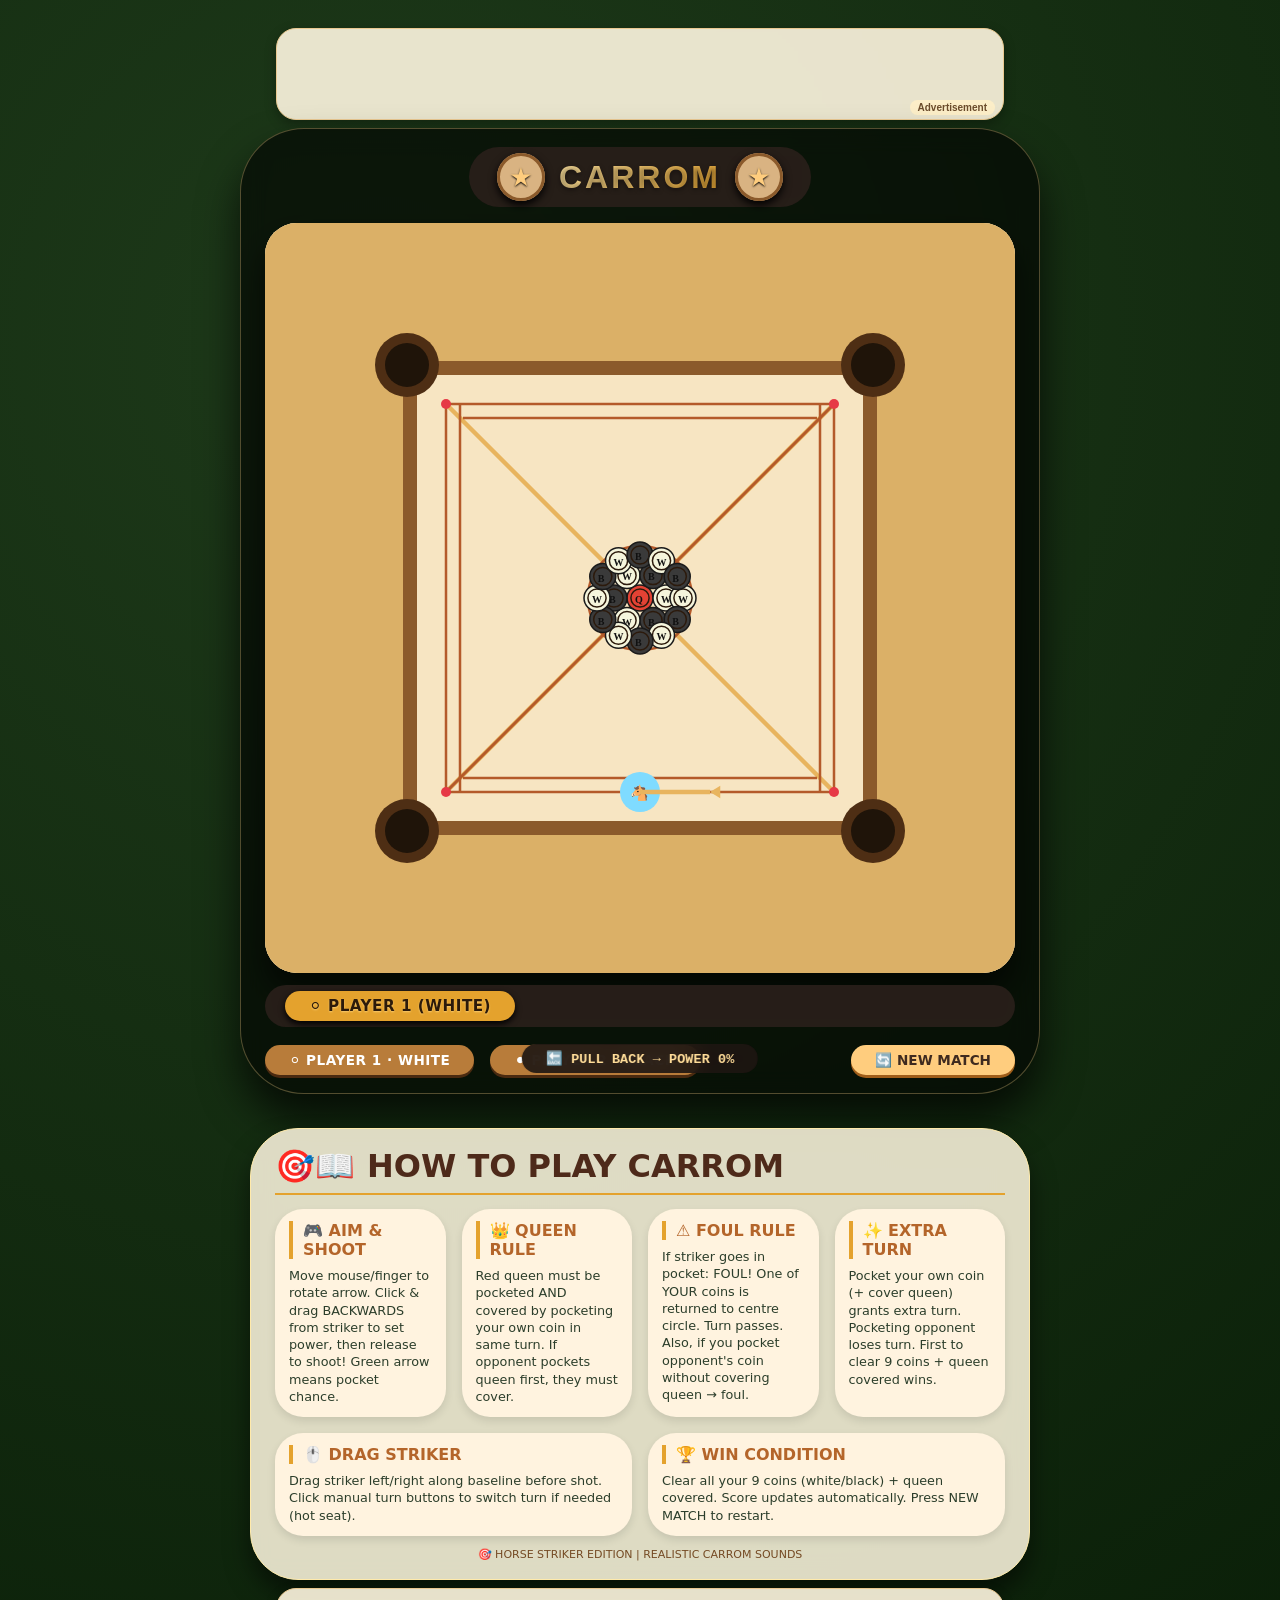
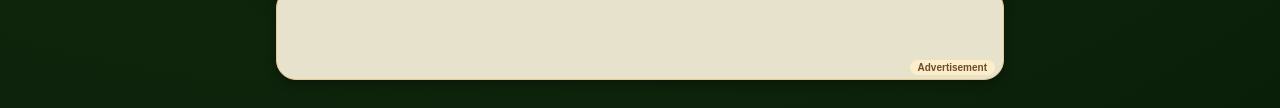
==== commit 5df37650: "Update index.html" ====
--- a/carrom-game/index.html
+++ b/carrom-game/index.html
@@ -3,9 +3,9 @@
 <head>
     <meta charset="UTF-8">
     <meta name="viewport" content="width=device-width, initial-scale=1.0, user-scalable=no">
-    <title>Carrom Classic – 2P Hot Seat | Horse Striker | Queen Cover + Foul Rule (Baseline Fixed)</title>
+    <title>Carrom Classic – 2P Hot Seat | Realistic Sound | Queen Cover + Foul Rule</title>
     <!-- Google AdSense placeholder – replace with your publisher ID -->
-    <script async src="https://pagead2.googlesyndication.com/pagead/js/adsbygoogle.js?client=ca-pub-xxxxxxxxxxxxx"
+    <script async src="https://pagead2.googlesyndication.com/pagead/js/adsbygoogle.js?client=ca-pub-9770610643444805"
      crossorigin="anonymous"></script>
     <style>
         * {
@@ -24,7 +24,6 @@
             padding: 20px;
             flex-direction: column;
         }
-        /* ad containers style */
         .ad-container {
             position: relative;
             background: rgba(255, 248, 225, 0.9);
@@ -55,8 +54,6 @@
             font-weight: bold;
             pointer-events: none;
         }
-        
-        /* Main game panel */
         .game-wrapper {
             display: flex;
             flex-direction: column;
@@ -125,7 +122,6 @@
             height: auto;
         }
         canvas:active { cursor: grabbing; }
-        
         .info-panel {
             display: flex;
             justify-content: space-between;
@@ -207,8 +203,6 @@
             transition: 0.1s;
         }
         .power-meter.green-active { background: #2e7d32e6; color: #ffffff; text-shadow: 0 0 6px #00aa2b; }
-        
-        /* HOW TO PLAY SECTION - ATTRACTIVE CARD */
         .howto-card {
             background: #fef7e0dd;
             backdrop-filter: blur(12px);
@@ -276,8 +270,7 @@
     <div class="ad-label">Advertisement</div>
     <ins class="adsbygoogle"
          style="display:inline-block;width:728px;height:90px"
-         data-ad-client="ca-pub-xxxxxxxxxxxxx"
-         data-ad-slot="1234567890"></ins>
+         data-ad-client="ca-pub-9770610643444805"></ins>
     <script>(adsbygoogle = window.adsbygoogle || []).push({});</script>
 </div>
 
@@ -307,39 +300,20 @@
         <div id="powerMeter" class="power-meter">🔙 PULL BACK → POWER 0%</div>
     </div>
 
-    <!-- ATTRACTIVE HOW TO PLAY SECTION -->
     <div class="howto-card">
         <div class="howto-header">
             <span>🎯📖</span> 
             <span>HOW TO PLAY CARROM</span>
         </div>
         <div class="howto-grid">
-            <div class="rule-item">
-                <div class="rule-title">🎮 AIM & SHOOT</div>
-                <div class="rule-desc">Move mouse/finger to rotate arrow. Click & drag BACKWARDS from striker to set power, then release to shoot! Green arrow means pocket chance.</div>
-            </div>
-            <div class="rule-item">
-                <div class="rule-title">👑 QUEEN RULE</div>
-                <div class="rule-desc">Red queen must be pocketed AND covered by pocketing your own coin in same turn. If opponent pockets queen first, they must cover.</div>
-            </div>
-            <div class="rule-item">
-                <div class="rule-title">⚠️ FOUL RULE</div>
-                <div class="rule-desc">If striker goes in pocket: FOUL! One of YOUR coins is returned to centre circle. Turn passes. Also, if you pocket opponent's coin without covering queen → foul.</div>
-            </div>
-            <div class="rule-item">
-                <div class="rule-title">✨ EXTRA TURN</div>
-                <div class="rule-desc">Pocket your own coin (+ cover queen) grants extra turn. Pocketing opponent loses turn. First to pocket all 9 coins + queen wins.</div>
-            </div>
-            <div class="rule-item">
-                <div class="rule-title">🖱️ DRAG STRIKER</div>
-                <div class="rule-desc">Drag striker left/right along baseline before shot. Click manual turn buttons to switch turn if needed (hot seat).</div>
-            </div>
-            <div class="rule-item">
-                <div class="rule-title">🏆 WIN CONDITION</div>
-                <div class="rule-desc">Clear all your 9 coins (white/black) + queen covered. Score updates automatically. Press NEW MATCH to restart.</div>
-            </div>
+            <div class="rule-item"><div class="rule-title">🎮 AIM & SHOOT</div><div class="rule-desc">Move mouse/finger to rotate arrow. Click & drag BACKWARDS from striker to set power, then release to shoot! Green arrow means pocket chance.</div></div>
+            <div class="rule-item"><div class="rule-title">👑 QUEEN RULE</div><div class="rule-desc">Red queen must be pocketed AND covered by pocketing your own coin in same turn. If opponent pockets queen first, they must cover.</div></div>
+            <div class="rule-item"><div class="rule-title">⚠️ FOUL RULE</div><div class="rule-desc">If striker goes in pocket: FOUL! One of YOUR coins is returned to centre circle. Turn passes. Also, if you pocket opponent's coin without covering queen → foul.</div></div>
+            <div class="rule-item"><div class="rule-title">✨ EXTRA TURN</div><div class="rule-desc">Pocket your own coin (+ cover queen) grants extra turn. Pocketing opponent loses turn. First to clear 9 coins + queen covered wins.</div></div>
+            <div class="rule-item"><div class="rule-title">🖱️ DRAG STRIKER</div><div class="rule-desc">Drag striker left/right along baseline before shot. Click manual turn buttons to switch turn if needed (hot seat).</div></div>
+            <div class="rule-item"><div class="rule-title">🏆 WIN CONDITION</div><div class="rule-desc">Clear all your 9 coins (white/black) + queen covered. Score updates automatically. Press NEW MATCH to restart.</div></div>
         </div>
-        <div style="font-size: 11px; text-align: center; margin-top: 12px; color: #754b24;">🎯 HORSE STRIKER EDITION | CLASSIC 2P HOTSEAT</div>
+        <div style="font-size: 11px; text-align: center; margin-top: 12px; color: #754b24;">🎯 HORSE STRIKER EDITION | REALISTIC CARROM SOUNDS</div>
     </div>
 </div>
 
@@ -347,8 +321,7 @@
     <div class="ad-label">Advertisement</div>
     <ins class="adsbygoogle"
          style="display:inline-block;width:728px;height:90px"
-         data-ad-client="ca-pub-xxxxxxxxxxxxx"
-         data-ad-slot="0987654321"></ins>
+         data-ad-client="ca-pub-9770610643444805"></ins>
     <script>(adsbygoogle = window.adsbygoogle || []).push({});</script>
 </div>
 
@@ -357,7 +330,7 @@
         const canvas = document.getElementById('carromCanvas');
         const ctx = canvas.getContext('2d');
         
-        // BOARD GEOMETRY
+        // --- BOARD GEOMETRY ---
         const BOARD_SIZE = 446;
         const BOARD_LEFT = (750 - BOARD_SIZE) / 2;
         const BOARD_RIGHT = BOARD_LEFT + BOARD_SIZE;
@@ -370,19 +343,16 @@
         const BASELINE_OUTER_OFFSET = 43;
         const COIN_RADIUS = 14;
         const STRIKER_RADIUS = 21;
-        const POCKET_RADIUS = 47;
-        const CENTRE_CIRCLE_RADIUS = 52;
-        const MAX_CENTRE_PLACE_RADIUS = CENTRE_CIRCLE_RADIUS - COIN_RADIUS - 2;
+        const POCKET_RADIUS = 44; 
+        const CENTRE_CIRCLE_RADIUS = 54;
+        const MAX_CENTRE_PLACE_RADIUS = CENTRE_CIRCLE_RADIUS - COIN_RADIUS - 3;
         
         const pockets = [
-            { x: BOARD_LEFT - 12, y: BOARD_TOP - 12, r: POCKET_RADIUS },
-            { x: BOARD_RIGHT + 12, y: BOARD_TOP - 12, r: POCKET_RADIUS },
-            { x: BOARD_LEFT - 12, y: BOARD_BOTTOM + 12, r: POCKET_RADIUS },
-            { x: BOARD_RIGHT + 12, y: BOARD_BOTTOM + 12, r: POCKET_RADIUS }
+            { x: BOARD_LEFT - 10, y: BOARD_TOP - 10, r: POCKET_RADIUS },
+            { x: BOARD_RIGHT + 10, y: BOARD_TOP - 10, r: POCKET_RADIUS },
+            { x: BOARD_LEFT - 10, y: BOARD_BOTTOM + 10, r: POCKET_RADIUS },
+            { x: BOARD_RIGHT + 10, y: BOARD_BOTTOM + 10, r: POCKET_RADIUS }
         ];
-        
-        const diagFull1 = { x1: pockets[0].x, y1: pockets[0].y, x2: pockets[3].x, y2: pockets[3].y };
-        const diagFull2 = { x1: pockets[1].x, y1: pockets[1].y, x2: pockets[2].x, y2: pockets[2].y };
         
         function intersectHorizontalWithLine(y, line) {
             if (Math.abs(line.y2 - line.y1) < 1e-5) return null;
@@ -391,21 +361,28 @@
             let x = line.x1 + t * (line.x2 - line.x1);
             return { x, y };
         }
-        function intersectVerticalWithLine(x, line) {
-            if (Math.abs(line.x2 - line.x1) < 1e-5) return null;
-            let t = (x - line.x1) / (line.x2 - line.x1);
-            if (t < 0 || t > 1) return null;
-            let y = line.y1 + t * (line.y2 - line.y1);
-            return { x, y };
+        
+        const innerTopY = BOARD_TOP + BASELINE_INNER_OFFSET;
+        const innerBottomY = BOARD_BOTTOM - BASELINE_INNER_OFFSET;
+        
+        function getDiagonalEndpoints() {
+            const pocketTL = pockets[0];
+            const pocketBR = pockets[3];
+            const line1 = { x1: pocketTL.x, y1: pocketTL.y, x2: pocketBR.x, y2: pocketBR.y };
+            const top1 = intersectHorizontalWithLine(innerTopY, line1);
+            const bottom1 = intersectHorizontalWithLine(innerBottomY, line1);
+            const line2 = { x1: pockets[1].x, y1: pockets[1].y, x2: pockets[2].x, y2: pockets[2].y };
+            const top2 = intersectHorizontalWithLine(innerTopY, line2);
+            const bottom2 = intersectHorizontalWithLine(innerBottomY, line2);
+            return { diag1: { start: top1, end: bottom1 }, diag2: { start: top2, end: bottom2 } };
         }
         
         function getBaselineLimits(y) {
-            let inter1 = intersectHorizontalWithLine(y, diagFull1);
-            let inter2 = intersectHorizontalWithLine(y, diagFull2);
-            if (!inter1 || !inter2) return { min: BOARD_LEFT + BASELINE_INNER_OFFSET, max: BOARD_RIGHT - BASELINE_INNER_OFFSET };
-            let x1 = Math.min(inter1.x, inter2.x);
-            let x2 = Math.max(inter1.x, inter2.x);
-            return { min: x1 + 5, max: x2 - 5 };
+            const diagEp = getDiagonalEndpoints();
+            let inter1 = intersectHorizontalWithLine(y, { x1: diagEp.diag1.start.x, y1: diagEp.diag1.start.y, x2: diagEp.diag1.end.x, y2: diagEp.diag1.end.y });
+            let inter2 = intersectHorizontalWithLine(y, { x1: diagEp.diag2.start.x, y1: diagEp.diag2.start.y, x2: diagEp.diag2.end.x, y2: diagEp.diag2.end.y });
+            if (!inter1 || !inter2) return { min: BOARD_LEFT + BASELINE_INNER_OFFSET + 5, max: BOARD_RIGHT - BASELINE_INNER_OFFSET - 5 };
+            return { min: Math.min(inter1.x, inter2.x) + 3, max: Math.max(inter1.x, inter2.x) - 3 };
         }
         
         const bottomBaselineY = BOARD_BOTTOM - BASELINE_INNER_OFFSET;
@@ -415,7 +392,126 @@
         
         function getStrikerLimits(player) { return player === 'white' ? bottomLimits : topLimits; }
         
-        // game state
+        // --- REALISTIC CARROM SOUND (soothing, woody, authentic) ---
+        let audioCtx = null;
+        let soundEnabled = true;
+        
+        function initAudio() {
+            if (!audioCtx) {
+                audioCtx = new (window.AudioContext || window.webkitAudioContext)();
+            }
+        }
+        
+        // Softer, woody collision sound like real carrom coins
+        function playCarromCollision(intensity = 0.6) {
+            if (!soundEnabled) return;
+            try {
+                if (!audioCtx) initAudio();
+                const resumePlay = () => {
+                    if (!audioCtx) return;
+                    const now = audioCtx.currentTime;
+                    const gainNode = audioCtx.createGain();
+                    const osc = audioCtx.createOscillator();
+                    osc.connect(gainNode);
+                    gainNode.connect(audioCtx.destination);
+                    
+                    // Woody, warm tone: combination of low frequency and subtle decay
+                    const baseFreq = 180 + Math.random() * 40;
+                    osc.frequency.value = baseFreq;
+                    osc.type = 'sine';
+                    
+                    const volume = Math.min(0.25, 0.12 + intensity * 0.12);
+                    gainNode.gain.setValueAtTime(volume, now);
+                    gainNode.gain.exponentialRampToValueAtTime(0.0001, now + 0.25);
+                    
+                    osc.start();
+                    osc.stop(now + 0.22);
+                    
+                    // Add a subtle second harmonic for richness
+                    const osc2 = audioCtx.createOscillator();
+                    const gain2 = audioCtx.createGain();
+                    osc2.connect(gain2);
+                    gain2.connect(audioCtx.destination);
+                    osc2.frequency.value = baseFreq * 1.7;
+                    osc2.type = 'triangle';
+                    gain2.gain.setValueAtTime(volume * 0.4, now);
+                    gain2.gain.exponentialRampToValueAtTime(0.0001, now + 0.18);
+                    osc2.start();
+                    osc2.stop(now + 0.18);
+                };
+                
+                if (audioCtx.state === 'suspended') {
+                    audioCtx.resume().then(() => resumePlay());
+                } else {
+                    resumePlay();
+                }
+            } catch(e) { /* silent */ }
+        }
+        
+        // Softer wall/board touch sound
+        function playWallTouch() {
+            if (!soundEnabled) return;
+            try {
+                if (!audioCtx) initAudio();
+                const resumePlay = () => {
+                    if (!audioCtx) return;
+                    const now = audioCtx.currentTime;
+                    const gain = audioCtx.createGain();
+                    const osc = audioCtx.createOscillator();
+                    osc.connect(gain);
+                    gain.connect(audioCtx.destination);
+                    osc.frequency.value = 260;
+                    osc.type = 'sine';
+                    gain.gain.setValueAtTime(0.08, now);
+                    gain.gain.exponentialRampToValueAtTime(0.0001, now + 0.12);
+                    osc.start();
+                    osc.stop(now + 0.1);
+                };
+                if (audioCtx.state === 'suspended') audioCtx.resume().then(() => resumePlay());
+                else resumePlay();
+            } catch(e) {}
+        }
+        
+        // Pocket sound - satisfying drop
+        function playPocketSound() {
+            if (!soundEnabled) return;
+            try {
+                if (!audioCtx) initAudio();
+                const resumePlay = () => {
+                    if (!audioCtx) return;
+                    const now = audioCtx.currentTime;
+                    const gain = audioCtx.createGain();
+                    const osc = audioCtx.createOscillator();
+                    osc.connect(gain);
+                    gain.connect(audioCtx.destination);
+                    osc.frequency.value = 440;
+                    osc.type = 'sine';
+                    gain.gain.setValueAtTime(0.1, now);
+                    gain.gain.exponentialRampToValueAtTime(0.0001, now + 0.2);
+                    osc.start();
+                    osc.stop(now + 0.18);
+                    
+                    const osc2 = audioCtx.createOscillator();
+                    const gain2 = audioCtx.createGain();
+                    osc2.connect(gain2);
+                    gain2.connect(audioCtx.destination);
+                    osc2.frequency.value = 660;
+                    osc2.type = 'sine';
+                    gain2.gain.setValueAtTime(0.06, now);
+                    gain2.gain.exponentialRampToValueAtTime(0.0001, now + 0.15);
+                    osc2.start();
+                    osc2.stop(now + 0.14);
+                };
+                if (audioCtx.state === 'suspended') audioCtx.resume().then(() => resumePlay());
+                else resumePlay();
+            } catch(e) {}
+        }
+        
+        function resumeAudioOnInteraction() {
+            if (audioCtx && audioCtx.state === 'suspended') audioCtx.resume();
+        }
+        
+        // --- GAME STATE ---
         let objects = [];
         let coinsList = [];
         let strikerObj = null;
@@ -425,7 +521,8 @@
         let isMoving = false;
         let waitingForManualTurn = false;
         let foulCommitted = false;
-        let pocketedCount = { white: 0, black: 0 }; 
+        let pocketedCount = { white: 0, black: 0 };
+        
         let aimAngle = 0;
         let powerDragActive = false;
         let dragOrigin = null;
@@ -436,45 +533,39 @@
         const MASS_STRIKER = 3.2;
         const MASS_COIN = 1;
         
-        let audioCtx = null;
-        function initAudio() { if (!audioCtx) audioCtx = new (window.AudioContext || window.webkitAudioContext)(); }
-        function playCollisionSound(type) {
-            if (!audioCtx) initAudio();
-            if (audioCtx.state === 'suspended') audioCtx.resume().then(() => playSoundInternal(type));
-            else playSoundInternal(type);
-        }
-        function playSoundInternal(type) {
-            if (!audioCtx) return;
-            const osc = audioCtx.createOscillator();
-            const gain = audioCtx.createGain();
-            osc.connect(gain); gain.connect(audioCtx.destination);
-            if (type === 'striker_coin') { osc.frequency.value = 880; gain.gain.setValueAtTime(0.25, audioCtx.currentTime); gain.gain.exponentialRampToValueAtTime(0.0001, audioCtx.currentTime + 0.2); osc.start(); osc.stop(audioCtx.currentTime + 0.2); }
-            else if (type === 'wall') { osc.frequency.value = 380; gain.gain.setValueAtTime(0.2, audioCtx.currentTime); gain.gain.exponentialRampToValueAtTime(0.0001, audioCtx.currentTime + 0.15); osc.start(); osc.stop(audioCtx.currentTime + 0.15); }
-        }
-        function tryResumeAudio() { if (audioCtx && audioCtx.state === 'suspended') audioCtx.resume(); }
-        
-        function isInsideCentreCircle(x, y, radius) { return Math.hypot(x - BOARD_CX, y - BOARD_CY) + radius <= CENTRE_CIRCLE_RADIUS; }
+        // --- UTILITIES ---
+        function isInsideCentreCircle(x, y, radius) { return Math.hypot(x - BOARD_CX, y - BOARD_CY) + radius <= CENTRE_CIRCLE_RADIUS + 2; }
+        
         function isPositionValid(x, y, radius, ignoreStriker = false) {
-            if (x - radius < BOARD_LEFT + 3 || x + radius > BOARD_RIGHT - 3 || y - radius < BOARD_TOP + 3 || y + radius > BOARD_BOTTOM - 3) return false;
-            for (let obj of objects) if (obj.type !== 'striker' && Math.hypot(obj.x - x, obj.y - y) < obj.radius + radius + 3) return false;
-            if (!ignoreStriker && strikerObj && Math.hypot(strikerObj.x - x, strikerObj.y - y) < strikerObj.radius + radius + 3) return false;
+            if (x - radius < BOARD_LEFT + 4 || x + radius > BOARD_RIGHT - 4 || y - radius < BOARD_TOP + 4 || y + radius > BOARD_BOTTOM - 4) return false;
+            for (let obj of objects) {
+                if (obj.type !== 'striker' && Math.hypot(obj.x - x, obj.y - y) < obj.radius + radius + 3) return false;
+                if (!ignoreStriker && strikerObj && obj === strikerObj && Math.hypot(strikerObj.x - x, strikerObj.y - y) < strikerObj.radius + radius + 3) return false;
+            }
             return true;
         }
         
         function spawnCoin(color) {
             const radius = COIN_RADIUS;
             let bestPos = null;
-            for (let rad = 8; rad <= MAX_CENTRE_PLACE_RADIUS; rad += 6) {
+            for (let rad = 8; rad <= MAX_CENTRE_PLACE_RADIUS; rad += 5) {
                 for (let angDeg = 0; angDeg < 360; angDeg += 30) {
                     const angleRad = angDeg * Math.PI/180;
                     const testX = BOARD_CX + Math.cos(angleRad) * rad;
                     const testY = BOARD_CY + Math.sin(angleRad) * rad;
-                    if (isPositionValid(testX, testY, radius, false) && isInsideCentreCircle(testX, testY, radius)) { bestPos = { x: testX, y: testY }; break; }
+                    if (isPositionValid(testX, testY, radius, false) && isInsideCentreCircle(testX, testY, radius)) {
+                        bestPos = { x: testX, y: testY }; break;
+                    }
                 }
                 if (bestPos) break;
             }
             if (!bestPos) {
-                for (let i=0;i<400;i++) { let rad = Math.random() * MAX_CENTRE_PLACE_RADIUS; let ang = Math.random()*2*Math.PI; let tx=BOARD_CX+Math.cos(ang)*rad, ty=BOARD_CY+Math.sin(ang)*rad; if(isPositionValid(tx,ty,radius,false) && isInsideCentreCircle(tx,ty,radius)){ bestPos={x:tx,y:ty}; break; } }
+                for (let i=0;i<300;i++) {
+                    let rad = Math.random() * MAX_CENTRE_PLACE_RADIUS;
+                    let ang = Math.random()*2*Math.PI;
+                    let tx=BOARD_CX+Math.cos(ang)*rad, ty=BOARD_CY+Math.sin(ang)*rad;
+                    if(isPositionValid(tx,ty,radius,false) && isInsideCentreCircle(tx,ty,radius)){ bestPos={x:tx,y:ty}; break; }
+                }
             }
             if (!bestPos) bestPos = { x: BOARD_CX, y: BOARD_CY };
             const newCoin = { id: `foul_${Date.now()}_${Math.random()}`, type: color, x: bestPos.x, y: bestPos.y, vx: 0, vy: 0, radius: COIN_RADIUS, mass: MASS_COIN, color: color === 'white' ? '#F5F5DC' : '#3A3A3A', label: color === 'white' ? 'W' : 'B' };
@@ -486,26 +577,47 @@
             const idxObj = objects.indexOf(coin); if(idxObj !== -1) objects.splice(idxObj,1);
             const idxCoin = coinsList.indexOf(coin); if(idxCoin !== -1) coinsList.splice(idxCoin,1);
         }
-        function respawnQueen() { if(!coinsList.some(c => c.type === 'queen')) { let queen = { id:'queen', type:'queen', x:BOARD_CX, y:BOARD_CY, vx:0, vy:0, radius:COIN_RADIUS, mass:MASS_COIN, color:'#E34234', label:'Q' }; objects.push(queen); coinsList.push(queen); } }
+        
+        function respawnQueen() { 
+            if(!coinsList.some(c => c.type === 'queen')) { 
+                let queen = { id:'queen', type:'queen', x:BOARD_CX, y:BOARD_CY, vx:0, vy:0, radius:COIN_RADIUS, mass:MASS_COIN, color:'#E34234', label:'Q' }; 
+                objects.push(queen); 
+                coinsList.push(queen); 
+            } 
+        }
         
         function handlePocketCoin(coin, isStrikerPocket, currentPlayerColor) {
             if(isStrikerPocket) { 
                 const idx = objects.indexOf(coin); if(idx !== -1) objects.splice(idx,1);
                 if(strikerObj === coin) strikerObj = null;
-                foulCommitted = true; return false;
+                foulCommitted = true; 
+                return false;
             }
             if(coin.type === 'queen') {
-                if(queenPendingCover.active) { removeCoinFromWorld(coin); queenPendingCover.active = false; queenPendingCover.extraTurnActive = false; } 
-                else { queenPendingCover.active = true; queenPendingCover.player = currentPlayerColor; queenPendingCover.extraTurnActive = true; removeCoinFromWorld(coin); }
-                return true;
+                removeCoinFromWorld(coin);
+                queenPendingCover.active = true;
+                queenPendingCover.player = currentPlayerColor;
+                queenPendingCover.extraTurnActive = true;
+                playPocketSound();
+                return false;
             }
             const isOwnCoin = (coin.type === currentPlayerColor);
             if(coin.type === 'white') pocketedCount.white++;
             if(coin.type === 'black') pocketedCount.black++;
             removeCoinFromWorld(coin);
-            if(queenPendingCover.active && queenPendingCover.extraTurnActive && queenPendingCover.player === currentPlayerColor && isOwnCoin) { queenPendingCover.active = false; queenPendingCover.extraTurnActive = false; return true; }
-            else if(queenPendingCover.active && !queenPendingCover.extraTurnActive && queenPendingCover.player === currentPlayerColor && isOwnCoin) { queenPendingCover.active = false; return true; }
-            else if(queenPendingCover.active && queenPendingCover.player === currentPlayerColor && !isOwnCoin) { queenPendingCover.active = false; queenPendingCover.extraTurnActive = false; respawnQueen(); return false; }
+            playPocketSound();
+            if(queenPendingCover.active && queenPendingCover.player === currentPlayerColor && isOwnCoin) {
+                queenPendingCover.active = false;
+                queenPendingCover.extraTurnActive = false;
+                return true;
+            }
+            if(queenPendingCover.active && queenPendingCover.player === currentPlayerColor && !isOwnCoin) {
+                foulCommitted = true;
+                queenPendingCover.active = false;
+                queenPendingCover.extraTurnActive = false;
+                respawnQueen();
+                return false;
+            }
             return isOwnCoin;
         }
         
@@ -513,7 +625,13 @@
             let extraTurn = false;
             for(let i=objects.length-1; i>=0; i--) {
                 const obj = objects[i];
-                for(let p of pockets) if(Math.hypot(obj.x-p.x, obj.y-p.y) < p.r) { const gives = handlePocketCoin(obj, obj.type==='striker', currentPlayerColor); if(gives) extraTurn = true; break; }
+                for(let p of pockets) {
+                    if(Math.hypot(obj.x-p.x, obj.y-p.y) < p.r) { 
+                        const gives = handlePocketCoin(obj, obj.type==='striker', currentPlayerColor); 
+                        if(gives) extraTurn = true; 
+                        break; 
+                    }
+                }
             }
             return extraTurn;
         }
@@ -524,8 +642,7 @@
             const alertDiv = document.getElementById('foulAlert');
             alertDiv.style.display = 'inline-block';
             setTimeout(() => { if(alertDiv) alertDiv.style.display = 'none'; }, 1600);
-            if(pocketedCount[foulPlayer] > 0) { pocketedCount[foulPlayer]--; spawnCoin(foulPlayer); } 
-            else { spawnCoin(foulPlayer); }
+            spawnCoin(foulPlayer);
             if(queenPendingCover.active) { queenPendingCover.active = false; queenPendingCover.extraTurnActive = false; respawnQueen(); }
             const nextTurn = (currentTurn === 'white') ? 'black' : 'white';
             if(strikerObj) { const idx = objects.indexOf(strikerObj); if(idx !== -1) objects.splice(idx,1); strikerObj = null; }
@@ -544,39 +661,73 @@
             strikerObj = { id: 'striker', type: 'striker', x: startX, y: strikerY, vx: 0, vy: 0, radius: STRIKER_RADIUS, mass: MASS_STRIKER, color: '#5AC8FA', label: '' };
             objects.push(strikerObj);
         }
-        function setStrikerX(newX) { if(gameWinner || isMoving) return; if(strikerObj && ((currentTurn === 'white' && strikerObj.y > BOARD_CY) || (currentTurn === 'black' && strikerObj.y < BOARD_CY))) { const limits = getStrikerLimits(currentTurn); strikerObj.x = Math.min(limits.max, Math.max(limits.min, newX)); } }
+        
+        function setStrikerX(newX) { 
+            if(gameWinner || isMoving) return; 
+            if(strikerObj && ((currentTurn === 'white' && strikerObj.y > BOARD_CY) || (currentTurn === 'black' && strikerObj.y < BOARD_CY))) { 
+                const limits = getStrikerLimits(currentTurn); 
+                strikerObj.x = Math.min(limits.max, Math.max(limits.min, newX)); 
+            } 
+        }
         
         function applyPhysics() {
+            let wallCollided = false;
             for(let obj of objects) {
                 let wallHit = false;
-                if(obj.x - obj.radius < BOARD_LEFT) { obj.x = BOARD_LEFT + obj.radius; obj.vx = -obj.vx * 0.98; wallHit=true; }
-                if(obj.x + obj.radius > BOARD_RIGHT) { obj.x = BOARD_RIGHT - obj.radius; obj.vx = -obj.vx * 0.98; wallHit=true; }
-                if(obj.y - obj.radius < BOARD_TOP) { obj.y = BOARD_TOP + obj.radius; obj.vy = -obj.vy * 0.98; wallHit=true; }
-                if(obj.y + obj.radius > BOARD_BOTTOM) { obj.y = BOARD_BOTTOM - obj.radius; obj.vy = -obj.vy * 0.98; wallHit=true; }
-                if(wallHit && Math.abs(obj.vx)+Math.abs(obj.vy) > 1.2) playCollisionSound('wall');
+                if(obj.x - obj.radius < BOARD_LEFT) { obj.x = BOARD_LEFT + obj.radius; obj.vx = -obj.vx * 0.97; wallHit=true; wallCollided=true; }
+                if(obj.x + obj.radius > BOARD_RIGHT) { obj.x = BOARD_RIGHT - obj.radius; obj.vx = -obj.vx * 0.97; wallHit=true; wallCollided=true; }
+                if(obj.y - obj.radius < BOARD_TOP) { obj.y = BOARD_TOP + obj.radius; obj.vy = -obj.vy * 0.97; wallHit=true; wallCollided=true; }
+                if(obj.y + obj.radius > BOARD_BOTTOM) { obj.y = BOARD_BOTTOM - obj.radius; obj.vy = -obj.vy * 0.97; wallHit=true; wallCollided=true; }
                 obj.vx *= FRICTION_AIR; obj.vy *= FRICTION_AIR;
                 if(Math.abs(obj.vx) < MIN_VEL) obj.vx = 0; if(Math.abs(obj.vy) < MIN_VEL) obj.vy = 0;
                 obj.x += obj.vx; obj.y += obj.vy;
             }
+            if(wallCollided) playWallTouch();
+            
             for(let i=0;i<objects.length;i++) for(let j=i+1;j<objects.length;j++) { 
                 const a=objects[i],b=objects[j]; const dx=a.x-b.x,dy=a.y-b.y; const dist=Math.hypot(dx,dy), minDist=a.radius+b.radius;
-                if(dist<minDist) { const angle=Math.atan2(dy,dx), overlap=minDist-dist, correction=overlap/2; a.x+=Math.cos(angle)*correction; a.y+=Math.sin(angle)*correction; b.x-=Math.cos(angle)*correction; b.y-=Math.sin(angle)*correction; const nx=dx/dist, ny=dy/dist, vrelx=a.vx-b.vx, vrely=a.vy-b.vy, dot=vrelx*nx+vrely*ny; if(dot<0){ const e=0.85, m1=a.mass, m2=b.mass, imp=(1+e)*dot/((1/m1)+(1/m2)); a.vx-=imp*nx/m1; a.vy-=imp*ny/m1; b.vx+=imp*nx/m2; b.vy+=imp*ny/m2; if((a.type==='striker' && b.type!=='striker')||(b.type==='striker' && a.type!=='striker')) if(Math.hypot(a.vx,a.vy)+Math.hypot(b.vx,b.vy)>1.5) playCollisionSound('striker_coin'); } 
+                if(dist<minDist) { 
+                    // calculate collision intensity for sound
+                    const relVel = Math.hypot(a.vx - b.vx, a.vy - b.vy);
+                    const intensity = Math.min(0.9, relVel / 12);
+                    if((a.type==='striker' && b.type!=='striker') || (b.type==='striker' && a.type!=='striker') || (a.type!=='striker' && b.type!=='striker')) {
+                        playCarromCollision(intensity);
+                    }
+                    const angle=Math.atan2(dy,dx), overlap=minDist-dist, correction=overlap/2; 
+                    a.x+=Math.cos(angle)*correction; a.y+=Math.sin(angle)*correction; 
+                    b.x-=Math.cos(angle)*correction; b.y-=Math.sin(angle)*correction; 
+                    const nx=dx/dist, ny=dy/dist, vrelx=a.vx-b.vx, vrely=a.vy-b.vy, dot=vrelx*nx+vrely*ny; 
+                    if(dot<0){ const e=0.85, m1=a.mass, m2=b.mass, imp=(1+e)*dot/((1/m1)+(1/m2)); a.vx-=imp*nx/m1; a.vy-=imp*ny/m1; b.vx+=imp*nx/m2; b.vy+=imp*ny/m2; } 
                 }
             }
         }
-        function isAllStopped() { return objects.every(obj => Math.abs(obj.vx) < 0.35 && Math.abs(obj.vy) < 0.35); }
+        
+        function isAllStopped() { return objects.every(obj => Math.abs(obj.vx) < 0.3 && Math.abs(obj.vy) < 0.3); }
+        
         function handleTurnEnd(extraTurnFlag) {
             if(gameWinner) return;
             if(isAllStopped() && isMoving) {
                 isMoving = false;
                 if(foulCommitted) { applyFoulAndTurnChange(); return; }
-                if(queenPendingCover.active && queenPendingCover.extraTurnActive) { queenPendingCover.active = false; queenPendingCover.extraTurnActive = false; respawnQueen(); }
-                if(extraTurnFlag) { createStriker(); updateUI(); } 
-                else { if(strikerObj) { const idx = objects.indexOf(strikerObj); if(idx !== -1) objects.splice(idx,1); strikerObj = null; } waitingForManualTurn = true; updateUI(); }
+                if(queenPendingCover.active && !queenPendingCover.extraTurnActive) {
+                    queenPendingCover.active = false;
+                    respawnQueen();
+                }
+                if(extraTurnFlag) {
+                    if(strikerObj) { const idx = objects.indexOf(strikerObj); if(idx !== -1) objects.splice(idx,1); strikerObj = null; }
+                    createStriker();
+                    waitingForManualTurn = false;
+                    updateUI();
+                } else {
+                    if(strikerObj) { const idx = objects.indexOf(strikerObj); if(idx !== -1) objects.splice(idx,1); strikerObj = null; }
+                    waitingForManualTurn = true;
+                    updateUI();
+                }
                 let whiteRemaining = coinsList.filter(c => c.type === 'white').length;
                 let blackRemaining = coinsList.filter(c => c.type === 'black').length;
-                if(whiteRemaining === 0 && !queenPendingCover.active && !coinsList.some(c=>c.type==='queen')) gameWinner = 'white';
-                if(blackRemaining === 0 && !queenPendingCover.active && !coinsList.some(c=>c.type==='queen')) gameWinner = 'black';
+                let queenExists = coinsList.some(c => c.type === 'queen');
+                if(whiteRemaining === 0 && !queenExists && !queenPendingCover.active) gameWinner = 'white';
+                if(blackRemaining === 0 && !queenExists && !queenPendingCover.active) gameWinner = 'black';
                 updateUI();
             }
         }
@@ -592,105 +743,97 @@
             if(hitCoin) for(let p of pockets) { let toPocket = { x: p.x - hitCoin.x, y: p.y - hitCoin.y }; let pocketAngle = Math.atan2(toPocket.y, toPocket.x); if(Math.abs(pocketAngle-angleRad) < 0.65) return true; }
             return false;
         }
-        function shootStriker(powerVal, angleRad) { if(isMoving || gameWinner || !strikerObj) return false; strikerObj.vx = Math.cos(angleRad)*(powerVal*0.95); strikerObj.vy = Math.sin(angleRad)*(powerVal*0.95); isMoving=true; powerDragActive=false; document.getElementById('powerMeter').classList.remove('green-active'); return true; }
-        
-        // DRAWING with VISIBLE BASELINES
+        
+        function shootStriker(powerVal, angleRad) { 
+            if(isMoving || gameWinner || !strikerObj) return false; 
+            strikerObj.vx = Math.cos(angleRad)*(powerVal*0.92); 
+            strikerObj.vy = Math.sin(angleRad)*(powerVal*0.92); 
+            isMoving=true; powerDragActive=false; 
+            document.getElementById('powerMeter').classList.remove('green-active'); 
+            return true; 
+        }
+        
+        // --- DRAWING with all baselines and correct diagonals ---
         function drawBoardAndMarkings() {
             ctx.fillStyle='#dbb067'; ctx.fillRect(0,0,750,750);
             ctx.fillStyle='#8b5a2b'; ctx.fillRect(BOARD_LEFT-14,BOARD_TOP-14,BOARD_SIZE+28,BOARD_SIZE+28);
             ctx.fillStyle='#F7E5C2'; ctx.fillRect(BOARD_LEFT,BOARD_TOP,BOARD_SIZE,BOARD_SIZE);
             for(let p of pockets) { ctx.beginPath(); ctx.arc(p.x,p.y,p.r-12,0,Math.PI*2); ctx.fillStyle='#4e2e14'; ctx.fill(); ctx.beginPath(); ctx.arc(p.x,p.y,p.r-22,0,Math.PI*2); ctx.fillStyle='#1f1409'; ctx.fill(); }
             
-            // Diagonal lines
-            let topI1 = intersectHorizontalWithLine(topBaselineY, diagFull1), bottomI1 = intersectHorizontalWithLine(bottomBaselineY, diagFull1);
-            if(topI1&&bottomI1){ ctx.beginPath(); ctx.moveTo(topI1.x,topI1.y); ctx.lineTo(bottomI1.x,bottomI1.y); ctx.stroke(); }
-            let topI2 = intersectHorizontalWithLine(topBaselineY, diagFull2), bottomI2 = intersectHorizontalWithLine(bottomBaselineY, diagFull2);
-            if(topI2&&bottomI2){ ctx.beginPath(); ctx.moveTo(topI2.x,topI2.y); ctx.lineTo(bottomI2.x,bottomI2.y); ctx.stroke(); }
-            ctx.lineWidth=3; ctx.strokeStyle='#c2732d'; ctx.stroke();
+            const diagEp = getDiagonalEndpoints();
+            if(diagEp.diag1.start && diagEp.diag1.end) {
+                ctx.beginPath(); ctx.moveTo(diagEp.diag1.start.x, diagEp.diag1.start.y); ctx.lineTo(diagEp.diag1.end.x, diagEp.diag1.end.y); ctx.stroke();
+            }
+            if(diagEp.diag2.start && diagEp.diag2.end) {
+                ctx.beginPath(); ctx.moveTo(diagEp.diag2.start.x, diagEp.diag2.start.y); ctx.lineTo(diagEp.diag2.end.x, diagEp.diag2.end.y); ctx.stroke();
+            }
+            ctx.lineWidth=3; ctx.strokeStyle='#b45a2a'; ctx.stroke();
             
-            // DRAW BASELINES - INNER & OUTER (HORIZONTAL LINES)
-            ctx.beginPath(); ctx.lineWidth=2.5; ctx.strokeStyle='#b45a2a';
-            // bottom baseline (near player1)
-            let bottomOuterY = BOARD_BOTTOM - BASELINE_OUTER_OFFSET;
-            let bottomInnerY = BOARD_BOTTOM - BASELINE_INNER_OFFSET;
-            let topOuterY = BOARD_TOP + BASELINE_OUTER_OFFSET;
-            let topInnerY = BOARD_TOP + BASELINE_INNER_OFFSET;
+            function drawHorizontal(y) { const lims = getBaselineLimits(y); ctx.beginPath(); ctx.moveTo(lims.min, y); ctx.lineTo(lims.max, y); ctx.stroke(); }
+            function drawVertical(x) {
+                const interTop = intersectHorizontalWithLine(innerTopY, { x1: diagEp.diag1.start.x, y1: diagEp.diag1.start.y, x2: diagEp.diag1.end.x, y2: diagEp.diag1.end.y });
+                const interTop2 = intersectHorizontalWithLine(innerTopY, { x1: diagEp.diag2.start.x, y1: diagEp.diag2.start.y, x2: diagEp.diag2.end.x, y2: diagEp.diag2.end.y });
+                const interBottom = intersectHorizontalWithLine(innerBottomY, { x1: diagEp.diag1.start.x, y1: diagEp.diag1.start.y, x2: diagEp.diag1.end.x, y2: diagEp.diag1.end.y });
+                const interBottom2 = intersectHorizontalWithLine(innerBottomY, { x1: diagEp.diag2.start.x, y1: diagEp.diag2.start.y, x2: diagEp.diag2.end.x, y2: diagEp.diag2.end.y });
+                if(interTop && interTop2 && interBottom && interBottom2) {
+                    let yMin = Math.min(interTop.y, interTop2.y, interBottom.y, interBottom2.y);
+                    let yMax = Math.max(interTop.y, interTop2.y, interBottom.y, interBottom2.y);
+                    ctx.beginPath(); ctx.moveTo(x, yMin); ctx.lineTo(x, yMax); ctx.stroke();
+                }
+            }
+            ctx.lineWidth=2.5;
+            drawHorizontal(BOARD_BOTTOM - BASELINE_OUTER_OFFSET);
+            drawHorizontal(BOARD_BOTTOM - BASELINE_INNER_OFFSET);
+            drawHorizontal(BOARD_TOP + BASELINE_OUTER_OFFSET);
+            drawHorizontal(BOARD_TOP + BASELINE_INNER_OFFSET);
+            drawVertical(BOARD_LEFT + BASELINE_OUTER_OFFSET);
+            drawVertical(BOARD_LEFT + BASELINE_INNER_OFFSET);
+            drawVertical(BOARD_RIGHT - BASELINE_OUTER_OFFSET);
+            drawVertical(BOARD_RIGHT - BASELINE_INNER_OFFSET);
             
-            function drawClippedHorizontal(y) {
-                let i1 = intersectHorizontalWithLine(y, diagFull1);
-                let i2 = intersectHorizontalWithLine(y, diagFull2);
-                if(i1 && i2) { let x1 = Math.min(i1.x, i2.x); let x2 = Math.max(i1.x, i2.x); ctx.beginPath(); ctx.moveTo(x1, y); ctx.lineTo(x2, y); ctx.stroke(); }
-            }
-            drawClippedHorizontal(bottomOuterY);
-            drawClippedHorizontal(bottomInnerY);
-            drawClippedHorizontal(topOuterY);
-            drawClippedHorizontal(topInnerY);
-            
-            // vertical baselines
-            function drawClippedVertical(x) {
-                let i1 = intersectVerticalWithLine(x, diagFull1);
-                let i2 = intersectVerticalWithLine(x, diagFull2);
-                if(i1 && i2) { let y1 = Math.min(i1.y, i2.y); let y2 = Math.max(i1.y, i2.y); ctx.beginPath(); ctx.moveTo(x, y1); ctx.lineTo(x, y2); ctx.stroke(); }
-            }
-            drawClippedVertical(BOARD_LEFT + BASELINE_OUTER_OFFSET);
-            drawClippedVertical(BOARD_LEFT + BASELINE_INNER_OFFSET);
-            drawClippedVertical(BOARD_RIGHT - BASELINE_OUTER_OFFSET);
-            drawClippedVertical(BOARD_RIGHT - BASELINE_INNER_OFFSET);
-            
-            // centre circle
-            ctx.beginPath(); ctx.arc(BOARD_CX,BOARD_CY,52,0,2*Math.PI); ctx.strokeStyle='#b45a2a'; ctx.lineWidth=2.8; ctx.stroke();
-            ctx.beginPath(); ctx.arc(BOARD_CX,BOARD_CY,24,0,2*Math.PI); ctx.stroke();
-            
-            // red spots
-            ctx.fillStyle = '#E63946';
-            let redPositions = [];
-            let hYs = [bottomInnerY, topInnerY];
-            for(let y of hYs) {
-                let i1 = intersectHorizontalWithLine(y, diagFull1);
-                let i2 = intersectHorizontalWithLine(y, diagFull2);
-                if(i1 && i2) { redPositions.push([i1.x, y]); redPositions.push([i2.x, y]); }
-            }
-            let vXs = [BOARD_LEFT+BASELINE_INNER_OFFSET, BOARD_RIGHT-BASELINE_INNER_OFFSET];
-            for(let x of vXs) {
-                let i1 = intersectVerticalWithLine(x, diagFull1);
-                let i2 = intersectVerticalWithLine(x, diagFull2);
-                if(i1 && i2) { redPositions.push([x, i1.y]); redPositions.push([x, i2.y]); }
-            }
-            for(let pos of redPositions) { ctx.beginPath(); ctx.arc(pos[0], pos[1], 4.5, 0, 2*Math.PI); ctx.fill(); }
+            ctx.beginPath(); ctx.arc(BOARD_CX,BOARD_CY,52,0,2*Math.PI); ctx.stroke(); 
+            ctx.beginPath(); ctx.arc(BOARD_CX,BOARD_CY,22,0,2*Math.PI); ctx.stroke();
+            ctx.fillStyle='#E63946'; 
+            [[BOARD_LEFT+BASELINE_INNER_OFFSET, BOARD_TOP+BASELINE_INNER_OFFSET],[BOARD_RIGHT-BASELINE_INNER_OFFSET, BOARD_TOP+BASELINE_INNER_OFFSET],[BOARD_LEFT+BASELINE_INNER_OFFSET, BOARD_BOTTOM-BASELINE_INNER_OFFSET],[BOARD_RIGHT-BASELINE_INNER_OFFSET, BOARD_BOTTOM-BASELINE_INNER_OFFSET]].forEach(p => { ctx.beginPath(); ctx.arc(p[0],p[1],5,0,2*Math.PI); ctx.fill(); });
         }
         
         function drawDetailedCoin(obj, x, y, r) { ctx.beginPath(); ctx.arc(x,y,r-1,0,2*Math.PI); ctx.fillStyle=obj.color; ctx.fill(); ctx.strokeStyle='#1a1a1a'; ctx.lineWidth=1.5; ctx.stroke(); ctx.beginPath(); ctx.arc(x,y,r*0.65,0,2*Math.PI); ctx.strokeStyle='#2c1a0c'; ctx.stroke(); ctx.fillStyle='#111'; ctx.font=`bold ${Math.floor(r-4)}px "Segoe UI"`; ctx.fillText(obj.label, x-5, y+5); }
-        function drawRealisticHorseFace(x, y, radius) { ctx.save(); ctx.beginPath(); ctx.ellipse(x, y-radius*0.05, radius*0.7, radius*0.75,0,0,Math.PI*2); ctx.fillStyle="#B87333"; ctx.fill(); ctx.strokeStyle="#5D3A1A"; ctx.lineWidth=1.5; ctx.stroke(); ctx.beginPath(); ctx.ellipse(x+radius*0.15, y+radius*0.1, radius*0.35, radius*0.3,0,0,Math.PI*2); ctx.fillStyle="#E8C99E"; ctx.fill(); ctx.beginPath(); ctx.arc(x+radius*0.25, y+radius*0.05, radius*0.08,0,2*Math.PI); ctx.fillStyle="#4A2511"; ctx.fill(); ctx.beginPath(); ctx.arc(x+radius*0.05, y+radius*0.05, radius*0.08,0,2*Math.PI); ctx.fill(); ctx.beginPath(); ctx.arc(x-radius*0.2, y-radius*0.15, radius*0.12,0,2*Math.PI); ctx.fillStyle="#FDF5E6"; ctx.fill(); ctx.beginPath(); ctx.arc(x-radius*0.22, y-radius*0.17, radius*0.06,0,2*Math.PI); ctx.fillStyle="#000"; ctx.fill(); ctx.beginPath(); ctx.moveTo(x-radius*0.45, y-radius*0.55); ctx.lineTo(x-radius*0.7, y-radius*0.85); ctx.lineTo(x-radius*0.25, y-radius*0.65); ctx.fillStyle="#A05E2C"; ctx.fill(); ctx.beginPath(); ctx.moveTo(x+radius*0.45, y-radius*0.55); ctx.lineTo(x+radius*0.7, y-radius*0.85); ctx.lineTo(x+radius*0.25, y-radius*0.65); ctx.fill(); ctx.restore(); }
-        function drawObjects() { for(let obj of objects) { if(obj.type === 'striker') { ctx.beginPath(); ctx.arc(obj.x, obj.y, obj.radius-1,0,2*Math.PI); ctx.fillStyle=obj.color; ctx.fill(); ctx.strokeStyle='#1f4a6e'; ctx.lineWidth=1.8; ctx.stroke(); drawRealisticHorseFace(obj.x, obj.y, obj.radius); } else drawDetailedCoin(obj, obj.x, obj.y, obj.radius); } }
+        function drawHorseStriker(x, y, r) { ctx.beginPath(); ctx.arc(x,y,r-1,0,2*Math.PI); ctx.fillStyle='#7FDBFF'; ctx.fill(); ctx.fillStyle='#A55929'; ctx.font=`${r-6}px "Segoe UI"`; ctx.fillText("🐴", x-10, y+6); }
+        function drawObjects() { for(let obj of objects) { if(obj.type === 'striker') drawHorseStriker(obj.x, obj.y, obj.radius); else drawDetailedCoin(obj, obj.x, obj.y, obj.radius); } }
         function drawAimingArrow() { if(!strikerObj || isMoving || gameWinner || waitingForManualTurn) return; let len=70, tipX=strikerObj.x+Math.cos(aimAngle)*len, tipY=strikerObj.y+Math.sin(aimAngle)*len, pocketPossible=isPocketPossibleFromAngle(aimAngle); ctx.beginPath(); ctx.moveTo(strikerObj.x, strikerObj.y); ctx.lineTo(tipX,tipY); ctx.lineWidth=4.5; ctx.strokeStyle=pocketPossible?'#42F590':'#E8B45E'; ctx.stroke(); let wing=12; ctx.beginPath(); ctx.moveTo(tipX,tipY); ctx.lineTo(tipX+Math.cos(aimAngle-0.55)*wing, tipY+Math.sin(aimAngle-0.55)*wing); ctx.lineTo(tipX+Math.cos(aimAngle+0.55)*wing, tipY+Math.sin(aimAngle+0.55)*wing); ctx.fillStyle=pocketPossible?'#42F590':'#E8B45E'; ctx.fill(); }
         function updatePowerMeter() { const pm=document.getElementById('powerMeter'); if(powerDragActive && strikerObj && !isMoving && !waitingForManualTurn){ let possible=isPocketPossibleFromAngle(aimAngle); if(possible) pm.classList.add('green-active'); else pm.classList.remove('green-active'); pm.innerHTML=`🔙 PULL BACK → POWER ${Math.floor(currentPower)}% ${possible?'🎯 POCKET READY':''}`; } else { pm.classList.remove('green-active'); pm.innerHTML=`🔙 PULL BACK → POWER 0%`; } }
         
-        function setTurn(turn) { if(gameWinner || isMoving) return; if(queenPendingCover.active && !queenPendingCover.extraTurnActive) { queenPendingCover.active=false; respawnQueen(); } currentTurn=turn; waitingForManualTurn=false; if(strikerObj){ const idx=objects.indexOf(strikerObj); if(idx!==-1) objects.splice(idx,1); strikerObj=null; } createStriker(); updateUI(); }
+        function setTurn(turn) { if(gameWinner || isMoving) return; if(queenPendingCover.active) { queenPendingCover.active=false; respawnQueen(); } currentTurn=turn; waitingForManualTurn=false; if(strikerObj){ const idx=objects.indexOf(strikerObj); if(idx!==-1) objects.splice(idx,1); strikerObj=null; } createStriker(); updateUI(); }
+        
         function initBoardCoins() {
             objects=[]; coinsList=[];
             let queen={ id:'queen', type:'queen', x:BOARD_CX, y:BOARD_CY, vx:0,vy:0, radius:COIN_RADIUS, mass:MASS_COIN, color:'#E34234', label:'Q' }; objects.push(queen); coinsList.push(queen);
-            let inner=['white','black','white','black','white','black']; for(let i=0;i<6;i++){ let ang=i*Math.PI*2/6; let x=BOARD_CX+Math.cos(ang)*23, y=BOARD_CY+Math.sin(ang)*23, col=inner[i]; objects.push({id:`in${i}`,type:col,x,y,vx:0,vy:0,radius:COIN_RADIUS,mass:MASS_COIN,color:col==='white'?'#F5F5DC':'#3A3A3A',label:col==='white'?'W':'B'}); coinsList.push(objects[objects.length-1]); }
-            let outer=[]; for(let i=0;i<12;i++) outer.push(i%2===0?'white':'black'); for(let i=0;i<12;i++){ let ang=i*Math.PI*2/12, x=BOARD_CX+Math.cos(ang)*45, y=BOARD_CY+Math.sin(ang)*45, col=outer[i]; objects.push({id:`out${i}`,type:col,x,y,vx:0,vy:0,radius:COIN_RADIUS,mass:MASS_COIN,color:col==='white'?'#F5F5DC':'#3A3A3A',label:col==='white'?'W':'B'}); coinsList.push(objects[objects.length-1]); }
+            for(let i=0;i<6;i++){ let ang=i*Math.PI*2/6, rad=26; let x=BOARD_CX+Math.cos(ang)*rad, y=BOARD_CY+Math.sin(ang)*rad; let col = i%2===0?'white':'black'; objects.push({type:col,x,y,vx:0,vy:0,radius:COIN_RADIUS,mass:MASS_COIN,color:col==='white'?'#F5F5DC':'#3A3A3A',label:col==='white'?'W':'B'}); coinsList.push(objects[objects.length-1]); }
+            for(let i=0;i<12;i++){ let ang=i*Math.PI*2/12, rad=43; let x=BOARD_CX+Math.cos(ang)*rad, y=BOARD_CY+Math.sin(ang)*rad; let col = i%2===0?'white':'black'; objects.push({type:col,x,y,vx:0,vy:0,radius:COIN_RADIUS,mass:MASS_COIN,color:col==='white'?'#F5F5DC':'#3A3A3A',label:col==='white'?'W':'B'}); coinsList.push(objects[objects.length-1]); }
             pocketedCount={white:0,black:0}; foulCommitted=false;
         }
+        
         function resetGame() { objects=[]; coinsList=[]; currentTurn='white'; queenPendingCover={active:false,player:null,extraTurnActive:false}; gameWinner=null; isMoving=false; waitingForManualTurn=false; powerDragActive=false; foulCommitted=false; pocketedCount={white:0,black:0}; initBoardCoins(); createStriker(); updateUI(); }
         function updateUI() { if(gameWinner) document.getElementById('turnText').innerHTML=`🏆 ${gameWinner.toUpperCase()} WINS! 🏆`; else document.getElementById('turnText').innerHTML=(currentTurn==='white')?'⚪ PLAYER 1 (WHITE)':'⚫ PLAYER 2 (BLACK)'; }
         
-        function animate() { if(gameWinner) { drawBoardAndMarkings(); drawObjects(); if(!isMoving && !gameWinner) drawAimingArrow(); requestAnimationFrame(animate); return; } if(isMoving){ applyPhysics(); let extra=checkPocketingAndGetExtraTurnFlag(currentTurn); if(isAllStopped() && isMoving){ isMoving=false; handleTurnEnd(extra); } } drawBoardAndMarkings(); drawObjects(); if(!isMoving && !gameWinner && !waitingForManualTurn) drawAimingArrow(); updatePowerMeter(); requestAnimationFrame(animate); }
+        function animate() { 
+            if(isMoving){ applyPhysics(); let extra=checkPocketingAndGetExtraTurnFlag(currentTurn); if(isAllStopped() && isMoving){ isMoving=false; handleTurnEnd(extra); } } 
+            drawBoardAndMarkings(); drawObjects(); if(!isMoving && !gameWinner && !waitingForManualTurn) drawAimingArrow(); updatePowerMeter(); requestAnimationFrame(animate); 
+        }
         
         function attachEvents() {
             canvas.addEventListener('mousemove', (e)=>{ if(!isMoving && !gameWinner && !powerDragActive && !waitingForManualTurn && strikerObj){ let rect=canvas.getBoundingClientRect(), mx=(e.clientX-rect.left)*(750/rect.width), my=(e.clientY-rect.top)*(750/rect.height); aimAngle=Math.atan2(my-strikerObj.y, mx-strikerObj.x); } });
-            canvas.addEventListener('mousedown', (e)=>{ tryResumeAudio(); if(isMoving||gameWinner||waitingForManualTurn) return; let rect=canvas.getBoundingClientRect(), mx=(e.clientX-rect.left)*(750/rect.width), my=(e.clientY-rect.top)*(750/rect.height); if(strikerObj&&Math.hypot(mx-strikerObj.x,my-strikerObj.y)<STRIKER_RADIUS+10){ powerDragActive=true; dragOrigin={x:strikerObj.x,y:strikerObj.y}; e.preventDefault(); } });
+            canvas.addEventListener('mousedown', (e)=>{ resumeAudioOnInteraction(); if(isMoving||gameWinner||waitingForManualTurn) return; let rect=canvas.getBoundingClientRect(), mx=(e.clientX-rect.left)*(750/rect.width), my=(e.clientY-rect.top)*(750/rect.height); if(strikerObj&&Math.hypot(mx-strikerObj.x,my-strikerObj.y)<STRIKER_RADIUS+10){ powerDragActive=true; dragOrigin={x:strikerObj.x,y:strikerObj.y}; e.preventDefault(); } });
             canvas.addEventListener('mousemove', (e)=>{ if(powerDragActive){ let rect=canvas.getBoundingClientRect(), mx=(e.clientX-rect.left)*(750/rect.width), my=(e.clientY-rect.top)*(750/rect.height), dx=dragOrigin.x-mx, dy=dragOrigin.y-my, pull=Math.min(34,Math.hypot(dx,dy)); currentPower=Math.min(42,pull*1.28); aimAngle=Math.atan2(dy,dx); updatePowerMeter(); e.preventDefault(); } else if(!isMoving&&!gameWinner&&!powerDragActive&&!waitingForManualTurn&&strikerObj){ let rect=canvas.getBoundingClientRect(), mx=(e.clientX-rect.left)*(750/rect.width); setStrikerX(mx); } });
-            canvas.addEventListener('mouseup', ()=>{ if(powerDragActive){ if(currentPower>7) shootStriker(currentPower,aimAngle); powerDragActive=false; currentPower=0; updatePowerMeter(); } });
-            canvas.addEventListener('touchstart',(e)=>{ let t=e.touches[0]; tryResumeAudio(); if(!isMoving&&!gameWinner&&!waitingForManualTurn&&strikerObj&&Math.hypot((t.clientX-canvas.getBoundingClientRect().left)*(750/canvas.clientWidth)-strikerObj.x,(t.clientY-canvas.getBoundingClientRect().top)*(750/canvas.clientHeight)-strikerObj.y)<STRIKER_RADIUS+10){ powerDragActive=true; dragOrigin={x:strikerObj.x,y:strikerObj.y}; e.preventDefault(); } });
+            canvas.addEventListener('mouseup', ()=>{ if(powerDragActive){ if(currentPower>6) shootStriker(currentPower,aimAngle); powerDragActive=false; currentPower=0; updatePowerMeter(); } });
+            canvas.addEventListener('touchstart',(e)=>{ resumeAudioOnInteraction(); let t=e.touches[0]; if(!isMoving&&!gameWinner&&!waitingForManualTurn&&strikerObj&&Math.hypot((t.clientX-canvas.getBoundingClientRect().left)*(750/canvas.clientWidth)-strikerObj.x,(t.clientY-canvas.getBoundingClientRect().top)*(750/canvas.clientHeight)-strikerObj.y)<STRIKER_RADIUS+10){ powerDragActive=true; dragOrigin={x:strikerObj.x,y:strikerObj.y}; e.preventDefault(); } });
             canvas.addEventListener('touchmove',(e)=>{ let t=e.touches[0]; if(powerDragActive){ let rect=canvas.getBoundingClientRect(), mx=(t.clientX-rect.left)*(750/rect.width), my=(t.clientY-rect.top)*(750/rect.height), dx=dragOrigin.x-mx, dy=dragOrigin.y-my, pull=Math.min(34,Math.hypot(dx,dy)); currentPower=Math.min(42,pull*1.28); aimAngle=Math.atan2(dy,dx); updatePowerMeter(); e.preventDefault(); } else if(!powerDragActive&&!isMoving&&!gameWinner&&!waitingForManualTurn&&strikerObj){ let rect=canvas.getBoundingClientRect(), mx=(t.clientX-rect.left)*(750/rect.width); setStrikerX(mx); e.preventDefault(); } });
-            canvas.addEventListener('touchend',()=>{ if(powerDragActive){ if(currentPower>7) shootStriker(currentPower,aimAngle); powerDragActive=false; currentPower=0; updatePowerMeter(); } });
+            canvas.addEventListener('touchend',()=>{ if(powerDragActive){ if(currentPower>6) shootStriker(currentPower,aimAngle); powerDragActive=false; currentPower=0; updatePowerMeter(); } });
             document.getElementById('resetGameBtn').onclick=()=>resetGame();
             document.getElementById('player1Btn').onclick=()=>setTurn('white');
             document.getElementById('player2Btn').onclick=()=>setTurn('black');
         }
-        attachEvents(); resetGame(); animate(); canvas.addEventListener('click',()=>tryResumeAudio());
+        attachEvents(); resetGame(); animate();
     })();
 </script>
 </body>
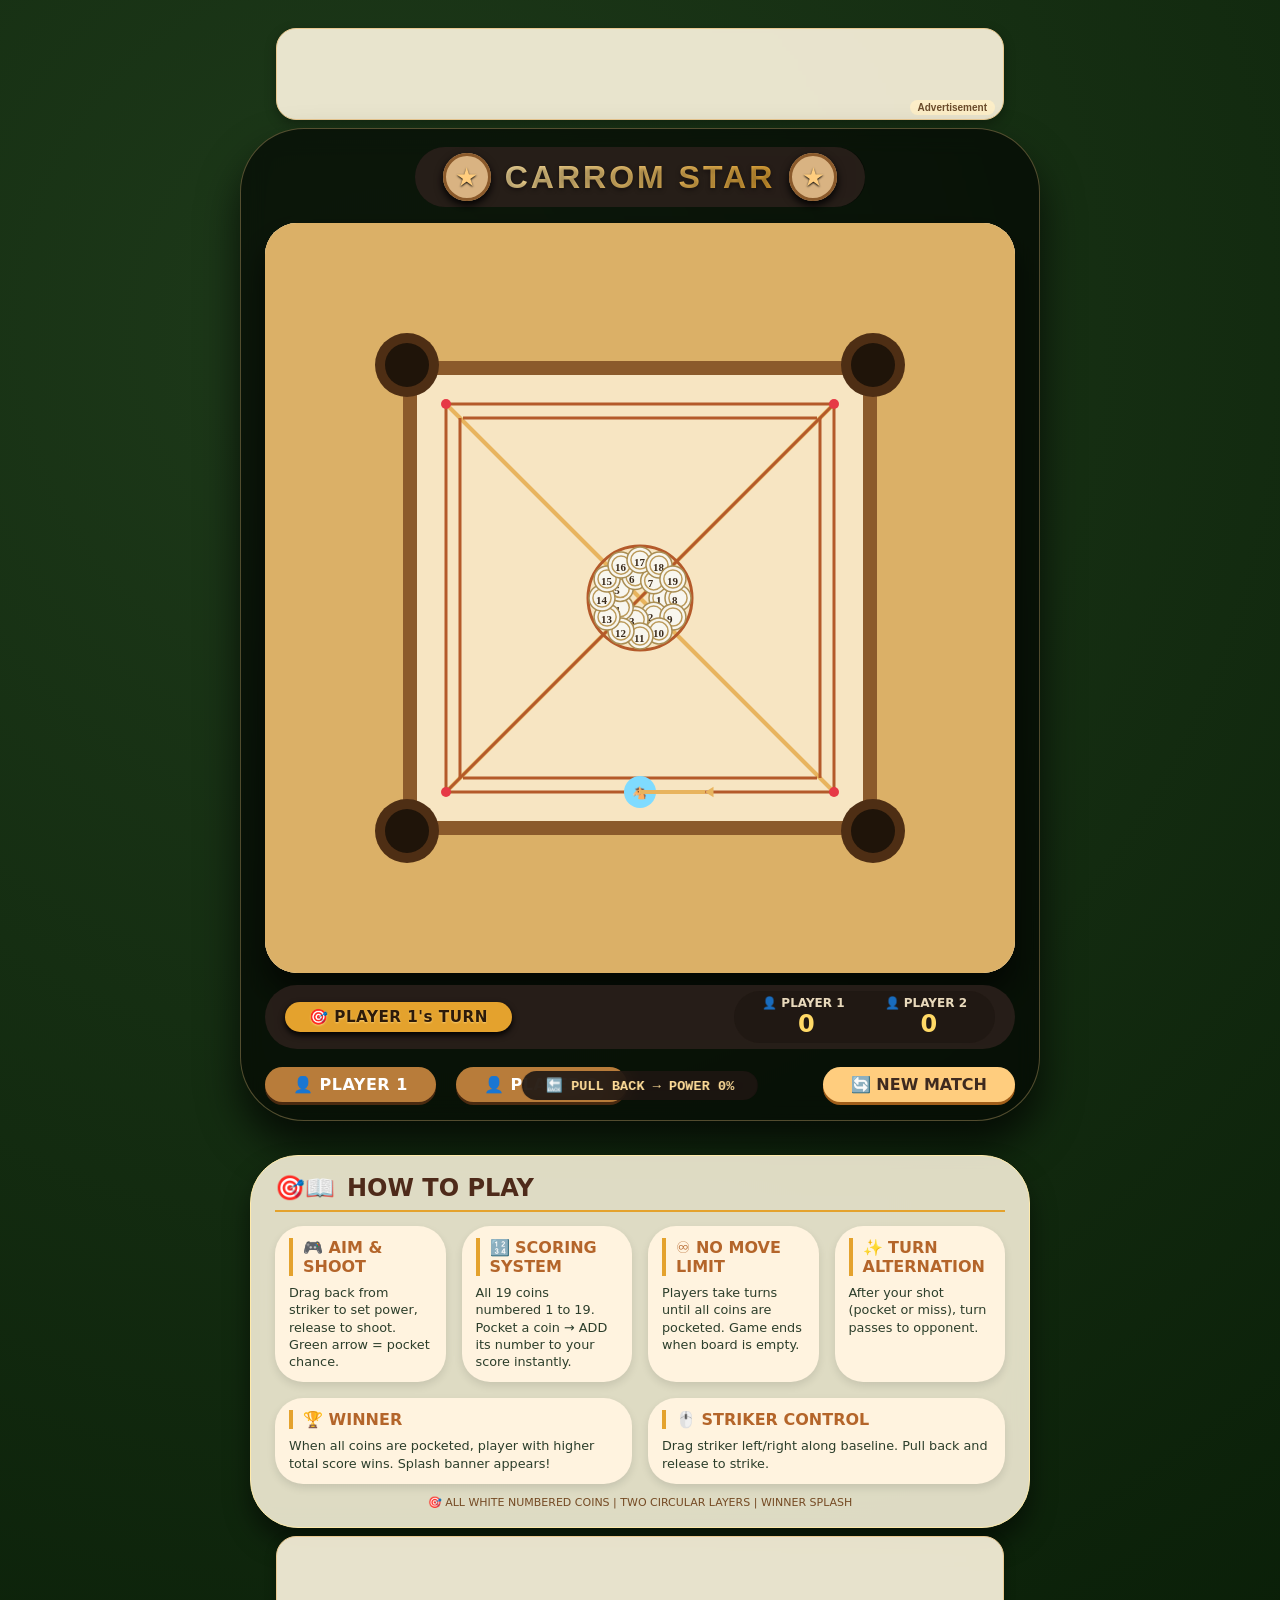
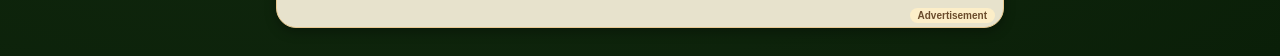
==== commit 7eb9e1e7: "Fix typo in print statement" ====
--- a/carrom-game/index.html
+++ b/carrom-game/index.html
@@ -3,8 +3,8 @@
 <head>
     <meta charset="UTF-8">
     <meta name="viewport" content="width=device-width, initial-scale=1.0, user-scalable=no">
-    <title>Carrom Classic – 2P Hot Seat | Realistic Sound | Queen Cover + Foul Rule</title>
-    <!-- Google AdSense placeholder – replace with your publisher ID -->
+    <title>CARROM STAR – 2P Hot Seat | Numbered Coins | Winner Splash</title>
+    <!-- Google AdSense -->
     <script async src="https://pagead2.googlesyndication.com/pagead/js/adsbygoogle.js?client=ca-pub-9770610643444805"
      crossorigin="anonymous"></script>
     <style>
@@ -71,6 +71,7 @@
             backdrop-filter: blur(12px);
             box-shadow: 0 25px 40px rgba(0,0,0,0.7);
             border: 1px solid #eac28155;
+            position: relative;
         }
         .game-header {
             display: flex;
@@ -147,14 +148,29 @@
             text-align: center;
             letter-spacing: 0.5px;
         }
-        .foul-badge {
-            background: #b91c1c;
-            color: #ffeaac;
-            padding: 4px 16px;
-            border-radius: 40px;
+        .score-board {
+            display: flex;
+            gap: 40px;
+            background: #1e1712cc;
+            padding: 5px 28px;
+            border-radius: 48px;
+            backdrop-filter: blur(6px);
+        }
+        .score-item {
+            font-weight: bold;
+            color: #ffefcf;
+            font-size: 0.9rem;
+            text-align: center;
+        }
+        .score-item .label {
             font-size: 0.75rem;
+            opacity: 0.9;
+        }
+        .score-item .score-value {
+            font-size: 1.5rem;
             font-weight: bold;
-            box-shadow: inset 0 1px 2px rgba(0,0,0,0.2);
+            color: #ffd966;
+            margin-left: 6px;
         }
         .button-group {
             display: flex;
@@ -166,15 +182,15 @@
         }
         .turn-buttons {
             display: flex;
-            gap: 16px;
+            gap: 20px;
         }
         .action-btn {
             background: #9b6a3a;
             border: none;
             font-weight: bold;
-            padding: 7px 24px;
+            padding: 8px 28px;
             border-radius: 40px;
-            font-size: 0.85rem;
+            font-size: 1rem;
             cursor: pointer;
             color: white;
             box-shadow: 0 3px 0 #4a2a10;
@@ -182,7 +198,7 @@
             font-family: inherit;
         }
         .action-btn:active { transform: translateY(2px); box-shadow: 0 1px 0 #4a2a10; }
-        .turn-btn { background: #b87c3a; min-width: 140px; font-weight: bold; letter-spacing: 0.5px; }
+        .turn-btn { background: #b87c3a; min-width: 150px; font-weight: bold; letter-spacing: 0.5px; }
         .reset-btn { background: #ffcd7e; color: #3e2a1f; box-shadow: 0 3px 0 #a05e1a; margin-left: auto; font-weight: bold; }
         .power-meter {
             position: absolute;
@@ -203,6 +219,39 @@
             transition: 0.1s;
         }
         .power-meter.green-active { background: #2e7d32e6; color: #ffffff; text-shadow: 0 0 6px #00aa2b; }
+        
+        /* WINNER SPLASH BANNER */
+        .winner-splash {
+            position: fixed;
+            top: 50%;
+            left: 50%;
+            transform: translate(-50%, -50%) scale(0);
+            background: linear-gradient(135deg, #ffd700, #ffb347);
+            color: #2c1a0a;
+            font-size: 3rem;
+            font-weight: bold;
+            padding: 30px 60px;
+            border-radius: 80px;
+            text-align: center;
+            z-index: 100;
+            box-shadow: 0 0 50px rgba(255,215,0,0.8), 0 20px 40px rgba(0,0,0,0.4);
+            border: 4px solid #fff8e0;
+            white-space: nowrap;
+            font-family: 'Poppins', sans-serif;
+            letter-spacing: 4px;
+            transition: transform 0.3s cubic-bezier(0.68, -0.55, 0.265, 1.55);
+            pointer-events: none;
+        }
+        .winner-splash.show {
+            transform: translate(-50%, -50%) scale(1);
+        }
+        .winner-splash small {
+            font-size: 1.2rem;
+            display: block;
+            margin-top: 10px;
+            color: #3e2a1f;
+        }
+        
         .howto-card {
             background: #fef7e0dd;
             backdrop-filter: blur(12px);
@@ -226,9 +275,6 @@
             padding-bottom: 8px;
             margin-bottom: 14px;
         }
-        .howto-header span {
-            font-size: 2rem;
-        }
         .howto-grid {
             display: flex;
             flex-wrap: wrap;
@@ -259,9 +305,12 @@
         @media (max-width: 750px) {
             .howto-grid { flex-direction: column; gap: 10px; }
             .turn-indicator { font-size: 0.7rem; min-width: 140px; padding: 4px 12px; }
-            .turn-btn { min-width: 110px; padding: 5px 12px; font-size: 0.7rem; }
+            .turn-btn { min-width: 110px; padding: 6px 12px; font-size: 0.8rem; }
             .power-meter { font-size: 0.6rem; white-space: nowrap; bottom: 10px; padding: 4px 14px;}
             .game-container { padding: 12px 16px; }
+            .score-item .score-value { font-size: 1.1rem; }
+            .winner-splash { font-size: 1.5rem; padding: 20px 40px; white-space: nowrap; }
+            .winner-splash small { font-size: 0.8rem; }
         }
     </style>
 </head>
@@ -278,21 +327,30 @@
     <div class="game-container">
         <div class="game-header">
             <div class="board-icon"></div>
-            <h1>CARROM</h1>
+            <h1>CARROM STAR</h1>
             <div class="board-icon"></div>
         </div>
         
         <canvas id="carromCanvas" width="750" height="750"></canvas>
         
         <div class="info-panel">
-            <div class="turn-indicator" id="turnText">⚪ PLAYER 1 (WHITE)</div>
-            <div id="foulAlert" class="foul-badge" style="display: none;">⚠️ FOUL! Coin returned</div>
+            <div class="turn-indicator" id="turnText">🎯 PLAYER 1's TURN</div>
+            <div class="score-board">
+                <div class="score-item">
+                    <div class="label">👤 PLAYER 1</div>
+                    <div><span class="score-value" id="scoreP1">0</span></div>
+                </div>
+                <div class="score-item">
+                    <div class="label">👤 PLAYER 2</div>
+                    <div><span class="score-value" id="scoreP2">0</span></div>
+                </div>
+            </div>
         </div>
         
         <div class="button-group">
             <div class="turn-buttons">
-                <button id="player1Btn" class="action-btn turn-btn">⚪ PLAYER 1 · WHITE</button>
-                <button id="player2Btn" class="action-btn turn-btn">⚫ PLAYER 2 · BLACK</button>
+                <button id="player1Btn" class="action-btn turn-btn">👤 PLAYER 1</button>
+                <button id="player2Btn" class="action-btn turn-btn">👤 PLAYER 2</button>
             </div>
             <button id="resetGameBtn" class="action-btn reset-btn">🔄 NEW MATCH</button>
         </div>
@@ -303,17 +361,17 @@
     <div class="howto-card">
         <div class="howto-header">
             <span>🎯📖</span> 
-            <span>HOW TO PLAY CARROM</span>
+            <span>HOW TO PLAY</span>
         </div>
         <div class="howto-grid">
-            <div class="rule-item"><div class="rule-title">🎮 AIM & SHOOT</div><div class="rule-desc">Move mouse/finger to rotate arrow. Click & drag BACKWARDS from striker to set power, then release to shoot! Green arrow means pocket chance.</div></div>
-            <div class="rule-item"><div class="rule-title">👑 QUEEN RULE</div><div class="rule-desc">Red queen must be pocketed AND covered by pocketing your own coin in same turn. If opponent pockets queen first, they must cover.</div></div>
-            <div class="rule-item"><div class="rule-title">⚠️ FOUL RULE</div><div class="rule-desc">If striker goes in pocket: FOUL! One of YOUR coins is returned to centre circle. Turn passes. Also, if you pocket opponent's coin without covering queen → foul.</div></div>
-            <div class="rule-item"><div class="rule-title">✨ EXTRA TURN</div><div class="rule-desc">Pocket your own coin (+ cover queen) grants extra turn. Pocketing opponent loses turn. First to clear 9 coins + queen covered wins.</div></div>
-            <div class="rule-item"><div class="rule-title">🖱️ DRAG STRIKER</div><div class="rule-desc">Drag striker left/right along baseline before shot. Click manual turn buttons to switch turn if needed (hot seat).</div></div>
-            <div class="rule-item"><div class="rule-title">🏆 WIN CONDITION</div><div class="rule-desc">Clear all your 9 coins (white/black) + queen covered. Score updates automatically. Press NEW MATCH to restart.</div></div>
+            <div class="rule-item"><div class="rule-title">🎮 AIM & SHOOT</div><div class="rule-desc">Drag back from striker to set power, release to shoot. Green arrow = pocket chance.</div></div>
+            <div class="rule-item"><div class="rule-title">🔢 SCORING SYSTEM</div><div class="rule-desc">All 19 coins numbered 1 to 19. Pocket a coin → ADD its number to your score instantly.</div></div>
+            <div class="rule-item"><div class="rule-title">♾️ NO MOVE LIMIT</div><div class="rule-desc">Players take turns until all coins are pocketed. Game ends when board is empty.</div></div>
+            <div class="rule-item"><div class="rule-title">✨ TURN ALTERNATION</div><div class="rule-desc">After your shot (pocket or miss), turn passes to opponent.</div></div>
+            <div class="rule-item"><div class="rule-title">🏆 WINNER</div><div class="rule-desc">When all coins are pocketed, player with higher total score wins. Splash banner appears!</div></div>
+            <div class="rule-item"><div class="rule-title">🖱️ STRIKER CONTROL</div><div class="rule-desc">Drag striker left/right along baseline. Pull back and release to strike.</div></div>
         </div>
-        <div style="font-size: 11px; text-align: center; margin-top: 12px; color: #754b24;">🎯 HORSE STRIKER EDITION | REALISTIC CARROM SOUNDS</div>
+        <div style="font-size: 11px; text-align: center; margin-top: 12px; color: #754b24;">🎯 ALL WHITE NUMBERED COINS | TWO CIRCULAR LAYERS | WINNER SPLASH</div>
     </div>
 </div>
 
@@ -325,12 +383,18 @@
     <script>(adsbygoogle = window.adsbygoogle || []).push({});</script>
 </div>
 
+<!-- Winner Splash Banner -->
+<div id="winnerSplash" class="winner-splash">
+    🏆 WINNER 🏆<br>
+    <small id="winnerName">PLAYER 1</small>
+</div>
+
 <script>
     (function(){
         const canvas = document.getElementById('carromCanvas');
         const ctx = canvas.getContext('2d');
         
-        // --- BOARD GEOMETRY ---
+        // BOARD GEOMETRY
         const BOARD_SIZE = 446;
         const BOARD_LEFT = (750 - BOARD_SIZE) / 2;
         const BOARD_RIGHT = BOARD_LEFT + BOARD_SIZE;
@@ -342,10 +406,9 @@
         const BASELINE_INNER_OFFSET = 29;
         const BASELINE_OUTER_OFFSET = 43;
         const COIN_RADIUS = 14;
-        const STRIKER_RADIUS = 21;
+        const STRIKER_RADIUS = 17;
         const POCKET_RADIUS = 44; 
         const CENTRE_CIRCLE_RADIUS = 54;
-        const MAX_CENTRE_PLACE_RADIUS = CENTRE_CIRCLE_RADIUS - COIN_RADIUS - 3;
         
         const pockets = [
             { x: BOARD_LEFT - 10, y: BOARD_TOP - 10, r: POCKET_RADIUS },
@@ -390,20 +453,15 @@
         let bottomLimits = getBaselineLimits(bottomBaselineY);
         let topLimits = getBaselineLimits(topBaselineY);
         
-        function getStrikerLimits(player) { return player === 'white' ? bottomLimits : topLimits; }
-        
-        // --- REALISTIC CARROM SOUND (soothing, woody, authentic) ---
+        function getStrikerLimits(player) { return player === 'p1' ? bottomLimits : topLimits; }
+        
+        // --- WOODEN STRIKE SOUND ---
         let audioCtx = null;
         let soundEnabled = true;
         
-        function initAudio() {
-            if (!audioCtx) {
-                audioCtx = new (window.AudioContext || window.webkitAudioContext)();
-            }
-        }
-        
-        // Softer, woody collision sound like real carrom coins
-        function playCarromCollision(intensity = 0.6) {
+        function initAudio() { if (!audioCtx) audioCtx = new (window.AudioContext || window.webkitAudioContext)(); }
+        
+        function playWoodStrike(intensity = 0.5) {
             if (!soundEnabled) return;
             try {
                 if (!audioCtx) initAudio();
@@ -411,44 +469,31 @@
                     if (!audioCtx) return;
                     const now = audioCtx.currentTime;
                     const gainNode = audioCtx.createGain();
+                    const noiseNode = audioCtx.createBufferSource();
+                    const bufferSize = 4096;
+                    const buffer = audioCtx.createBuffer(1, bufferSize, audioCtx.sampleRate);
+                    const data = buffer.getChannelData(0);
+                    for (let i = 0; i < bufferSize; i++) data[i] = (Math.random() - 0.5) * Math.exp(-i / (bufferSize * 0.2));
+                    noiseNode.buffer = buffer;
+                    noiseNode.connect(gainNode);
                     const osc = audioCtx.createOscillator();
+                    osc.type = 'sine';
+                    osc.frequency.value = 130 + Math.random() * 40;
                     osc.connect(gainNode);
                     gainNode.connect(audioCtx.destination);
-                    
-                    // Woody, warm tone: combination of low frequency and subtle decay
-                    const baseFreq = 180 + Math.random() * 40;
-                    osc.frequency.value = baseFreq;
-                    osc.type = 'sine';
-                    
-                    const volume = Math.min(0.25, 0.12 + intensity * 0.12);
-                    gainNode.gain.setValueAtTime(volume, now);
-                    gainNode.gain.exponentialRampToValueAtTime(0.0001, now + 0.25);
-                    
-                    osc.start();
-                    osc.stop(now + 0.22);
-                    
-                    // Add a subtle second harmonic for richness
-                    const osc2 = audioCtx.createOscillator();
-                    const gain2 = audioCtx.createGain();
-                    osc2.connect(gain2);
-                    gain2.connect(audioCtx.destination);
-                    osc2.frequency.value = baseFreq * 1.7;
-                    osc2.type = 'triangle';
-                    gain2.gain.setValueAtTime(volume * 0.4, now);
-                    gain2.gain.exponentialRampToValueAtTime(0.0001, now + 0.18);
-                    osc2.start();
-                    osc2.stop(now + 0.18);
+                    const vol = Math.min(0.28, 0.12 + intensity * 0.16);
+                    gainNode.gain.setValueAtTime(vol, now);
+                    gainNode.gain.exponentialRampToValueAtTime(0.0001, now + 0.35);
+                    noiseNode.start(now);
+                    osc.start(now);
+                    noiseNode.stop(now + 0.28);
+                    osc.stop(now + 0.28);
                 };
-                
-                if (audioCtx.state === 'suspended') {
-                    audioCtx.resume().then(() => resumePlay());
-                } else {
-                    resumePlay();
-                }
-            } catch(e) { /* silent */ }
-        }
-        
-        // Softer wall/board touch sound
+                if (audioCtx.state === 'suspended') audioCtx.resume().then(() => resumePlay());
+                else resumePlay();
+            } catch(e) {}
+        }
+        
         function playWallTouch() {
             if (!soundEnabled) return;
             try {
@@ -460,9 +505,9 @@
                     const osc = audioCtx.createOscillator();
                     osc.connect(gain);
                     gain.connect(audioCtx.destination);
-                    osc.frequency.value = 260;
+                    osc.frequency.value = 240;
                     osc.type = 'sine';
-                    gain.gain.setValueAtTime(0.08, now);
+                    gain.gain.setValueAtTime(0.07, now);
                     gain.gain.exponentialRampToValueAtTime(0.0001, now + 0.12);
                     osc.start();
                     osc.stop(now + 0.1);
@@ -472,7 +517,6 @@
             } catch(e) {}
         }
         
-        // Pocket sound - satisfying drop
         function playPocketSound() {
             if (!soundEnabled) return;
             try {
@@ -484,44 +528,30 @@
                     const osc = audioCtx.createOscillator();
                     osc.connect(gain);
                     gain.connect(audioCtx.destination);
-                    osc.frequency.value = 440;
+                    osc.frequency.value = 540;
                     osc.type = 'sine';
                     gain.gain.setValueAtTime(0.1, now);
                     gain.gain.exponentialRampToValueAtTime(0.0001, now + 0.2);
                     osc.start();
                     osc.stop(now + 0.18);
-                    
-                    const osc2 = audioCtx.createOscillator();
-                    const gain2 = audioCtx.createGain();
-                    osc2.connect(gain2);
-                    gain2.connect(audioCtx.destination);
-                    osc2.frequency.value = 660;
-                    osc2.type = 'sine';
-                    gain2.gain.setValueAtTime(0.06, now);
-                    gain2.gain.exponentialRampToValueAtTime(0.0001, now + 0.15);
-                    osc2.start();
-                    osc2.stop(now + 0.14);
                 };
                 if (audioCtx.state === 'suspended') audioCtx.resume().then(() => resumePlay());
                 else resumePlay();
             } catch(e) {}
         }
         
-        function resumeAudioOnInteraction() {
-            if (audioCtx && audioCtx.state === 'suspended') audioCtx.resume();
-        }
+        function resumeAudioOnInteraction() { if (audioCtx && audioCtx.state === 'suspended') audioCtx.resume(); }
         
         // --- GAME STATE ---
         let objects = [];
         let coinsList = [];
         let strikerObj = null;
-        let currentTurn = 'white';
-        let queenPendingCover = { active: false, player: null, extraTurnActive: false };
-        let gameWinner = null;
+        let currentPlayer = 'p1'; // 'p1' or 'p2'
+        let gameEnded = false;
         let isMoving = false;
-        let waitingForManualTurn = false;
-        let foulCommitted = false;
-        let pocketedCount = { white: 0, black: 0 };
+        let turnEndScheduled = false;
+        
+        let scores = { p1: 0, p2: 0 };
         
         let aimAngle = 0;
         let powerDragActive = false;
@@ -533,44 +563,49 @@
         const MASS_STRIKER = 3.2;
         const MASS_COIN = 1;
         
-        // --- UTILITIES ---
-        function isInsideCentreCircle(x, y, radius) { return Math.hypot(x - BOARD_CX, y - BOARD_CY) + radius <= CENTRE_CIRCLE_RADIUS + 2; }
-        
-        function isPositionValid(x, y, radius, ignoreStriker = false) {
-            if (x - radius < BOARD_LEFT + 4 || x + radius > BOARD_RIGHT - 4 || y - radius < BOARD_TOP + 4 || y + radius > BOARD_BOTTOM - 4) return false;
-            for (let obj of objects) {
-                if (obj.type !== 'striker' && Math.hypot(obj.x - x, obj.y - y) < obj.radius + radius + 3) return false;
-                if (!ignoreStriker && strikerObj && obj === strikerObj && Math.hypot(strikerObj.x - x, strikerObj.y - y) < strikerObj.radius + radius + 3) return false;
-            }
-            return true;
-        }
-        
-        function spawnCoin(color) {
-            const radius = COIN_RADIUS;
-            let bestPos = null;
-            for (let rad = 8; rad <= MAX_CENTRE_PLACE_RADIUS; rad += 5) {
-                for (let angDeg = 0; angDeg < 360; angDeg += 30) {
-                    const angleRad = angDeg * Math.PI/180;
-                    const testX = BOARD_CX + Math.cos(angleRad) * rad;
-                    const testY = BOARD_CY + Math.sin(angleRad) * rad;
-                    if (isPositionValid(testX, testY, radius, false) && isInsideCentreCircle(testX, testY, radius)) {
-                        bestPos = { x: testX, y: testY }; break;
-                    }
+        // Generate 19 numbered coins
+        function generateNumberedCoins() {
+            const coins = [];
+            for (let i = 1; i <= 19; i++) {
+                coins.push({
+                    id: `coin_${i}`,
+                    type: 'coin',
+                    number: i,
+                    x: 0, y: 0,
+                    vx: 0, vy: 0,
+                    radius: COIN_RADIUS,
+                    mass: MASS_COIN,
+                    colorStyle: '#F8F6EE',
+                    label: i.toString()
+                });
+            }
+            return coins;
+        }
+        
+        // Arrange coins in two circular layers inside centre circle
+        function arrangeCoinsInLayers(coins) {
+            const centerX = BOARD_CX;
+            const centerY = BOARD_CY;
+            const innerRadius = 22;
+            const outerRadius = 38;
+            const innerCount = 7;
+            const outerCount = 12;
+            
+            for (let i = 0; i < coins.length; i++) {
+                let angle, radius;
+                if (i < innerCount) {
+                    radius = innerRadius;
+                    angle = (i / innerCount) * Math.PI * 2;
+                } else {
+                    radius = outerRadius;
+                    angle = ((i - innerCount) / outerCount) * Math.PI * 2;
                 }
-                if (bestPos) break;
-            }
-            if (!bestPos) {
-                for (let i=0;i<300;i++) {
-                    let rad = Math.random() * MAX_CENTRE_PLACE_RADIUS;
-                    let ang = Math.random()*2*Math.PI;
-                    let tx=BOARD_CX+Math.cos(ang)*rad, ty=BOARD_CY+Math.sin(ang)*rad;
-                    if(isPositionValid(tx,ty,radius,false) && isInsideCentreCircle(tx,ty,radius)){ bestPos={x:tx,y:ty}; break; }
-                }
-            }
-            if (!bestPos) bestPos = { x: BOARD_CX, y: BOARD_CY };
-            const newCoin = { id: `foul_${Date.now()}_${Math.random()}`, type: color, x: bestPos.x, y: bestPos.y, vx: 0, vy: 0, radius: COIN_RADIUS, mass: MASS_COIN, color: color === 'white' ? '#F5F5DC' : '#3A3A3A', label: color === 'white' ? 'W' : 'B' };
-            objects.push(newCoin);
-            coinsList.push(newCoin);
+                coins[i].x = centerX + Math.cos(angle) * radius;
+                coins[i].y = centerY + Math.sin(angle) * radius;
+                coins[i].vx = 0;
+                coins[i].vy = 0;
+            }
+            return coins;
         }
         
         function removeCoinFromWorld(coin) { 
@@ -578,94 +613,78 @@
             const idxCoin = coinsList.indexOf(coin); if(idxCoin !== -1) coinsList.splice(idxCoin,1);
         }
         
-        function respawnQueen() { 
-            if(!coinsList.some(c => c.type === 'queen')) { 
-                let queen = { id:'queen', type:'queen', x:BOARD_CX, y:BOARD_CY, vx:0, vy:0, radius:COIN_RADIUS, mass:MASS_COIN, color:'#E34234', label:'Q' }; 
-                objects.push(queen); 
-                coinsList.push(queen); 
-            } 
-        }
-        
-        function handlePocketCoin(coin, isStrikerPocket, currentPlayerColor) {
+        function handlePocketCoin(coin, isStrikerPocket) {
             if(isStrikerPocket) { 
                 const idx = objects.indexOf(coin); if(idx !== -1) objects.splice(idx,1);
                 if(strikerObj === coin) strikerObj = null;
-                foulCommitted = true; 
                 return false;
             }
-            if(coin.type === 'queen') {
+            if(coin.type === 'coin') {
+                const points = coin.number;
+                scores[currentPlayer] += points;
                 removeCoinFromWorld(coin);
-                queenPendingCover.active = true;
-                queenPendingCover.player = currentPlayerColor;
-                queenPendingCover.extraTurnActive = true;
                 playPocketSound();
-                return false;
-            }
-            const isOwnCoin = (coin.type === currentPlayerColor);
-            if(coin.type === 'white') pocketedCount.white++;
-            if(coin.type === 'black') pocketedCount.black++;
-            removeCoinFromWorld(coin);
-            playPocketSound();
-            if(queenPendingCover.active && queenPendingCover.player === currentPlayerColor && isOwnCoin) {
-                queenPendingCover.active = false;
-                queenPendingCover.extraTurnActive = false;
                 return true;
             }
-            if(queenPendingCover.active && queenPendingCover.player === currentPlayerColor && !isOwnCoin) {
-                foulCommitted = true;
-                queenPendingCover.active = false;
-                queenPendingCover.extraTurnActive = false;
-                respawnQueen();
-                return false;
-            }
-            return isOwnCoin;
-        }
-        
-        function checkPocketingAndGetExtraTurnFlag(currentPlayerColor) {
-            let extraTurn = false;
+            return false;
+        }
+        
+        function checkPocketing() {
             for(let i=objects.length-1; i>=0; i--) {
                 const obj = objects[i];
                 for(let p of pockets) {
                     if(Math.hypot(obj.x-p.x, obj.y-p.y) < p.r) { 
-                        const gives = handlePocketCoin(obj, obj.type==='striker', currentPlayerColor); 
-                        if(gives) extraTurn = true; 
+                        handlePocketCoin(obj, obj.type==='striker');
                         break; 
                     }
                 }
             }
-            return extraTurn;
-        }
-        
-        function applyFoulAndTurnChange() {
-            if(!foulCommitted) return;
-            const foulPlayer = currentTurn;
-            const alertDiv = document.getElementById('foulAlert');
-            alertDiv.style.display = 'inline-block';
-            setTimeout(() => { if(alertDiv) alertDiv.style.display = 'none'; }, 1600);
-            spawnCoin(foulPlayer);
-            if(queenPendingCover.active) { queenPendingCover.active = false; queenPendingCover.extraTurnActive = false; respawnQueen(); }
-            const nextTurn = (currentTurn === 'white') ? 'black' : 'white';
-            if(strikerObj) { const idx = objects.indexOf(strikerObj); if(idx !== -1) objects.splice(idx,1); strikerObj = null; }
-            currentTurn = nextTurn;
-            waitingForManualTurn = false;
-            createStriker();
-            foulCommitted = false;
-            updateUI();
+        }
+        
+        // Check if all coins are pocketed and declare winner with splash
+        function checkGameCompleteAndWinner() {
+            if (gameEnded) return true;
+            if (coinsList.length === 0) {
+                gameEnded = true;
+                let winnerText = "";
+                if (scores.p1 > scores.p2) winnerText = "PLAYER 1";
+                else if (scores.p2 > scores.p1) winnerText = "PLAYER 2";
+                else winnerText = "DRAW!";
+                
+                const winnerSpan = document.getElementById('winnerName');
+                const splash = document.getElementById('winnerSplash');
+                if (scores.p1 === scores.p2) {
+                    winnerSpan.innerHTML = "IT'S A DRAW!";
+                } else {
+                    winnerSpan.innerHTML = winnerText;
+                }
+                splash.classList.add('show');
+                
+                // Auto hide splash after 4 seconds
+                setTimeout(() => {
+                    splash.classList.remove('show');
+                }, 4000);
+                
+                updateUI();
+                if(strikerObj) { const idx = objects.indexOf(strikerObj); if(idx !== -1) objects.splice(idx,1); strikerObj = null; }
+                return true;
+            }
+            return false;
         }
         
         function createStriker() {
             if(strikerObj) { const idx = objects.indexOf(strikerObj); if(idx !== -1) objects.splice(idx,1); }
-            const strikerY = (currentTurn === 'white') ? bottomBaselineY : topBaselineY;
-            const limits = getStrikerLimits(currentTurn);
+            const strikerY = (currentPlayer === 'p1') ? bottomBaselineY : topBaselineY;
+            const limits = getStrikerLimits(currentPlayer);
             let startX = Math.min(limits.max, Math.max(limits.min, BOARD_CX));
             strikerObj = { id: 'striker', type: 'striker', x: startX, y: strikerY, vx: 0, vy: 0, radius: STRIKER_RADIUS, mass: MASS_STRIKER, color: '#5AC8FA', label: '' };
             objects.push(strikerObj);
         }
         
         function setStrikerX(newX) { 
-            if(gameWinner || isMoving) return; 
-            if(strikerObj && ((currentTurn === 'white' && strikerObj.y > BOARD_CY) || (currentTurn === 'black' && strikerObj.y < BOARD_CY))) { 
-                const limits = getStrikerLimits(currentTurn); 
+            if(gameEnded || isMoving) return; 
+            if(strikerObj && ((currentPlayer === 'p1' && strikerObj.y > BOARD_CY) || (currentPlayer === 'p2' && strikerObj.y < BOARD_CY))) { 
+                const limits = getStrikerLimits(currentPlayer); 
                 strikerObj.x = Math.min(limits.max, Math.max(limits.min, newX)); 
             } 
         }
@@ -673,11 +692,10 @@
         function applyPhysics() {
             let wallCollided = false;
             for(let obj of objects) {
-                let wallHit = false;
-                if(obj.x - obj.radius < BOARD_LEFT) { obj.x = BOARD_LEFT + obj.radius; obj.vx = -obj.vx * 0.97; wallHit=true; wallCollided=true; }
-                if(obj.x + obj.radius > BOARD_RIGHT) { obj.x = BOARD_RIGHT - obj.radius; obj.vx = -obj.vx * 0.97; wallHit=true; wallCollided=true; }
-                if(obj.y - obj.radius < BOARD_TOP) { obj.y = BOARD_TOP + obj.radius; obj.vy = -obj.vy * 0.97; wallHit=true; wallCollided=true; }
-                if(obj.y + obj.radius > BOARD_BOTTOM) { obj.y = BOARD_BOTTOM - obj.radius; obj.vy = -obj.vy * 0.97; wallHit=true; wallCollided=true; }
+                if(obj.x - obj.radius < BOARD_LEFT) { obj.x = BOARD_LEFT + obj.radius; obj.vx = -obj.vx * 0.97; wallCollided=true; }
+                if(obj.x + obj.radius > BOARD_RIGHT) { obj.x = BOARD_RIGHT - obj.radius; obj.vx = -obj.vx * 0.97; wallCollided=true; }
+                if(obj.y - obj.radius < BOARD_TOP) { obj.y = BOARD_TOP + obj.radius; obj.vy = -obj.vy * 0.97; wallCollided=true; }
+                if(obj.y + obj.radius > BOARD_BOTTOM) { obj.y = BOARD_BOTTOM - obj.radius; obj.vy = -obj.vy * 0.97; wallCollided=true; }
                 obj.vx *= FRICTION_AIR; obj.vy *= FRICTION_AIR;
                 if(Math.abs(obj.vx) < MIN_VEL) obj.vx = 0; if(Math.abs(obj.vy) < MIN_VEL) obj.vy = 0;
                 obj.x += obj.vx; obj.y += obj.vy;
@@ -687,11 +705,10 @@
             for(let i=0;i<objects.length;i++) for(let j=i+1;j<objects.length;j++) { 
                 const a=objects[i],b=objects[j]; const dx=a.x-b.x,dy=a.y-b.y; const dist=Math.hypot(dx,dy), minDist=a.radius+b.radius;
                 if(dist<minDist) { 
-                    // calculate collision intensity for sound
                     const relVel = Math.hypot(a.vx - b.vx, a.vy - b.vy);
-                    const intensity = Math.min(0.9, relVel / 12);
+                    const intensity = Math.min(0.85, relVel / 12);
                     if((a.type==='striker' && b.type!=='striker') || (b.type==='striker' && a.type!=='striker') || (a.type!=='striker' && b.type!=='striker')) {
-                        playCarromCollision(intensity);
+                        playWoodStrike(intensity);
                     }
                     const angle=Math.atan2(dy,dx), overlap=minDist-dist, correction=overlap/2; 
                     a.x+=Math.cos(angle)*correction; a.y+=Math.sin(angle)*correction; 
@@ -704,31 +721,33 @@
         
         function isAllStopped() { return objects.every(obj => Math.abs(obj.vx) < 0.3 && Math.abs(obj.vy) < 0.3); }
         
-        function handleTurnEnd(extraTurnFlag) {
-            if(gameWinner) return;
+        function endTurnAndSwitch() {
+            if (turnEndScheduled || gameEnded) return;
+            turnEndScheduled = true;
+            
+            updateUI();
+            
+            // Check if game completed after pocketing
+            if (checkGameCompleteAndWinner()) {
+                return;
+            }
+            
+            // Switch turn
+            const nextPlayer = (currentPlayer === 'p1') ? 'p2' : 'p1';
+            currentPlayer = nextPlayer;
+            
+            // Clean up striker and create new one
+            if(strikerObj) { const idx = objects.indexOf(strikerObj); if(idx !== -1) objects.splice(idx,1); strikerObj = null; }
+            createStriker();
+            updateUI();
+            turnEndScheduled = false;
+        }
+        
+        function handleTurnEnd() {
+            if(gameEnded) return;
             if(isAllStopped() && isMoving) {
                 isMoving = false;
-                if(foulCommitted) { applyFoulAndTurnChange(); return; }
-                if(queenPendingCover.active && !queenPendingCover.extraTurnActive) {
-                    queenPendingCover.active = false;
-                    respawnQueen();
-                }
-                if(extraTurnFlag) {
-                    if(strikerObj) { const idx = objects.indexOf(strikerObj); if(idx !== -1) objects.splice(idx,1); strikerObj = null; }
-                    createStriker();
-                    waitingForManualTurn = false;
-                    updateUI();
-                } else {
-                    if(strikerObj) { const idx = objects.indexOf(strikerObj); if(idx !== -1) objects.splice(idx,1); strikerObj = null; }
-                    waitingForManualTurn = true;
-                    updateUI();
-                }
-                let whiteRemaining = coinsList.filter(c => c.type === 'white').length;
-                let blackRemaining = coinsList.filter(c => c.type === 'black').length;
-                let queenExists = coinsList.some(c => c.type === 'queen');
-                if(whiteRemaining === 0 && !queenExists && !queenPendingCover.active) gameWinner = 'white';
-                if(blackRemaining === 0 && !queenExists && !queenPendingCover.active) gameWinner = 'black';
-                updateUI();
+                endTurnAndSwitch();
             }
         }
         
@@ -745,7 +764,7 @@
         }
         
         function shootStriker(powerVal, angleRad) { 
-            if(isMoving || gameWinner || !strikerObj) return false; 
+            if(isMoving || gameEnded || !strikerObj) return false; 
             strikerObj.vx = Math.cos(angleRad)*(powerVal*0.92); 
             strikerObj.vy = Math.sin(angleRad)*(powerVal*0.92); 
             isMoving=true; powerDragActive=false; 
@@ -753,7 +772,7 @@
             return true; 
         }
         
-        // --- DRAWING with all baselines and correct diagonals ---
+        // DRAWING
         function drawBoardAndMarkings() {
             ctx.fillStyle='#dbb067'; ctx.fillRect(0,0,750,750);
             ctx.fillStyle='#8b5a2b'; ctx.fillRect(BOARD_LEFT-14,BOARD_TOP-14,BOARD_SIZE+28,BOARD_SIZE+28);
@@ -761,35 +780,28 @@
             for(let p of pockets) { ctx.beginPath(); ctx.arc(p.x,p.y,p.r-12,0,Math.PI*2); ctx.fillStyle='#4e2e14'; ctx.fill(); ctx.beginPath(); ctx.arc(p.x,p.y,p.r-22,0,Math.PI*2); ctx.fillStyle='#1f1409'; ctx.fill(); }
             
             const diagEp = getDiagonalEndpoints();
-            if(diagEp.diag1.start && diagEp.diag1.end) {
-                ctx.beginPath(); ctx.moveTo(diagEp.diag1.start.x, diagEp.diag1.start.y); ctx.lineTo(diagEp.diag1.end.x, diagEp.diag1.end.y); ctx.stroke();
-            }
-            if(diagEp.diag2.start && diagEp.diag2.end) {
-                ctx.beginPath(); ctx.moveTo(diagEp.diag2.start.x, diagEp.diag2.start.y); ctx.lineTo(diagEp.diag2.end.x, diagEp.diag2.end.y); ctx.stroke();
-            }
+            if(diagEp.diag1.start && diagEp.diag1.end) { ctx.beginPath(); ctx.moveTo(diagEp.diag1.start.x, diagEp.diag1.start.y); ctx.lineTo(diagEp.diag1.end.x, diagEp.diag1.end.y); ctx.stroke();}
+            if(diagEp.diag2.start && diagEp.diag2.end) { ctx.beginPath(); ctx.moveTo(diagEp.diag2.start.x, diagEp.diag2.start.y); ctx.lineTo(diagEp.diag2.end.x, diagEp.diag2.end.y); ctx.stroke();}
             ctx.lineWidth=3; ctx.strokeStyle='#b45a2a'; ctx.stroke();
             
             function drawHorizontal(y) { const lims = getBaselineLimits(y); ctx.beginPath(); ctx.moveTo(lims.min, y); ctx.lineTo(lims.max, y); ctx.stroke(); }
-            function drawVertical(x) {
-                const interTop = intersectHorizontalWithLine(innerTopY, { x1: diagEp.diag1.start.x, y1: diagEp.diag1.start.y, x2: diagEp.diag1.end.x, y2: diagEp.diag1.end.y });
-                const interTop2 = intersectHorizontalWithLine(innerTopY, { x1: diagEp.diag2.start.x, y1: diagEp.diag2.start.y, x2: diagEp.diag2.end.x, y2: diagEp.diag2.end.y });
-                const interBottom = intersectHorizontalWithLine(innerBottomY, { x1: diagEp.diag1.start.x, y1: diagEp.diag1.start.y, x2: diagEp.diag1.end.x, y2: diagEp.diag1.end.y });
-                const interBottom2 = intersectHorizontalWithLine(innerBottomY, { x1: diagEp.diag2.start.x, y1: diagEp.diag2.start.y, x2: diagEp.diag2.end.x, y2: diagEp.diag2.end.y });
-                if(interTop && interTop2 && interBottom && interBottom2) {
-                    let yMin = Math.min(interTop.y, interTop2.y, interBottom.y, interBottom2.y);
-                    let yMax = Math.max(interTop.y, interTop2.y, interBottom.y, interBottom2.y);
-                    ctx.beginPath(); ctx.moveTo(x, yMin); ctx.lineTo(x, yMax); ctx.stroke();
-                }
-            }
-            ctx.lineWidth=2.5;
+            function drawVerticalAt(x, topY, bottomY) { ctx.beginPath(); ctx.moveTo(x, topY); ctx.lineTo(x, bottomY); ctx.stroke(); }
+            
             drawHorizontal(BOARD_BOTTOM - BASELINE_OUTER_OFFSET);
             drawHorizontal(BOARD_BOTTOM - BASELINE_INNER_OFFSET);
             drawHorizontal(BOARD_TOP + BASELINE_OUTER_OFFSET);
             drawHorizontal(BOARD_TOP + BASELINE_INNER_OFFSET);
-            drawVertical(BOARD_LEFT + BASELINE_OUTER_OFFSET);
-            drawVertical(BOARD_LEFT + BASELINE_INNER_OFFSET);
-            drawVertical(BOARD_RIGHT - BASELINE_OUTER_OFFSET);
-            drawVertical(BOARD_RIGHT - BASELINE_INNER_OFFSET);
+            
+            const leftOuterX = BOARD_LEFT + BASELINE_OUTER_OFFSET;
+            const leftInnerX = BOARD_LEFT + BASELINE_INNER_OFFSET;
+            const rightOuterX = BOARD_RIGHT - BASELINE_OUTER_OFFSET;
+            const rightInnerX = BOARD_RIGHT - BASELINE_INNER_OFFSET;
+            const topLimitY = BOARD_TOP + BASELINE_OUTER_OFFSET;
+            const bottomLimitY = BOARD_BOTTOM - BASELINE_OUTER_OFFSET;
+            drawVerticalAt(leftOuterX, topLimitY, bottomLimitY);
+            drawVerticalAt(leftInnerX, BOARD_TOP + BASELINE_INNER_OFFSET, BOARD_BOTTOM - BASELINE_INNER_OFFSET);
+            drawVerticalAt(rightOuterX, topLimitY, bottomLimitY);
+            drawVerticalAt(rightInnerX, BOARD_TOP + BASELINE_INNER_OFFSET, BOARD_BOTTOM - BASELINE_INNER_OFFSET);
             
             ctx.beginPath(); ctx.arc(BOARD_CX,BOARD_CY,52,0,2*Math.PI); ctx.stroke(); 
             ctx.beginPath(); ctx.arc(BOARD_CX,BOARD_CY,22,0,2*Math.PI); ctx.stroke();
@@ -797,41 +809,93 @@
             [[BOARD_LEFT+BASELINE_INNER_OFFSET, BOARD_TOP+BASELINE_INNER_OFFSET],[BOARD_RIGHT-BASELINE_INNER_OFFSET, BOARD_TOP+BASELINE_INNER_OFFSET],[BOARD_LEFT+BASELINE_INNER_OFFSET, BOARD_BOTTOM-BASELINE_INNER_OFFSET],[BOARD_RIGHT-BASELINE_INNER_OFFSET, BOARD_BOTTOM-BASELINE_INNER_OFFSET]].forEach(p => { ctx.beginPath(); ctx.arc(p[0],p[1],5,0,2*Math.PI); ctx.fill(); });
         }
         
-        function drawDetailedCoin(obj, x, y, r) { ctx.beginPath(); ctx.arc(x,y,r-1,0,2*Math.PI); ctx.fillStyle=obj.color; ctx.fill(); ctx.strokeStyle='#1a1a1a'; ctx.lineWidth=1.5; ctx.stroke(); ctx.beginPath(); ctx.arc(x,y,r*0.65,0,2*Math.PI); ctx.strokeStyle='#2c1a0c'; ctx.stroke(); ctx.fillStyle='#111'; ctx.font=`bold ${Math.floor(r-4)}px "Segoe UI"`; ctx.fillText(obj.label, x-5, y+5); }
-        function drawHorseStriker(x, y, r) { ctx.beginPath(); ctx.arc(x,y,r-1,0,2*Math.PI); ctx.fillStyle='#7FDBFF'; ctx.fill(); ctx.fillStyle='#A55929'; ctx.font=`${r-6}px "Segoe UI"`; ctx.fillText("🐴", x-10, y+6); }
+        function drawDetailedCoin(obj, x, y, r) { 
+            ctx.beginPath(); ctx.arc(x,y,r-1,0,2*Math.PI); ctx.fillStyle=obj.colorStyle; ctx.fill(); 
+            ctx.strokeStyle='#aa8e54'; ctx.lineWidth=1.5; ctx.stroke(); 
+            ctx.beginPath(); ctx.arc(x,y,r*0.65,0,2*Math.PI); ctx.strokeStyle='#bb9a5a'; ctx.stroke(); 
+            ctx.fillStyle='#3a2a1a'; ctx.font=`bold ${Math.floor(r-3)}px "Segoe UI"`; 
+            ctx.fillText(obj.label, x-6, y+6); 
+        }
+        function drawHorseStriker(x, y, r) { 
+            ctx.beginPath(); ctx.arc(x,y,r-1,0,2*Math.PI); ctx.fillStyle='#7FDBFF'; ctx.fill(); 
+            ctx.fillStyle='#A55929'; ctx.font=`${Math.max(12, r-6)}px "Segoe UI"`; ctx.fillText("🐴", x-8, y+5); 
+        }
         function drawObjects() { for(let obj of objects) { if(obj.type === 'striker') drawHorseStriker(obj.x, obj.y, obj.radius); else drawDetailedCoin(obj, obj.x, obj.y, obj.radius); } }
-        function drawAimingArrow() { if(!strikerObj || isMoving || gameWinner || waitingForManualTurn) return; let len=70, tipX=strikerObj.x+Math.cos(aimAngle)*len, tipY=strikerObj.y+Math.sin(aimAngle)*len, pocketPossible=isPocketPossibleFromAngle(aimAngle); ctx.beginPath(); ctx.moveTo(strikerObj.x, strikerObj.y); ctx.lineTo(tipX,tipY); ctx.lineWidth=4.5; ctx.strokeStyle=pocketPossible?'#42F590':'#E8B45E'; ctx.stroke(); let wing=12; ctx.beginPath(); ctx.moveTo(tipX,tipY); ctx.lineTo(tipX+Math.cos(aimAngle-0.55)*wing, tipY+Math.sin(aimAngle-0.55)*wing); ctx.lineTo(tipX+Math.cos(aimAngle+0.55)*wing, tipY+Math.sin(aimAngle+0.55)*wing); ctx.fillStyle=pocketPossible?'#42F590':'#E8B45E'; ctx.fill(); }
-        function updatePowerMeter() { const pm=document.getElementById('powerMeter'); if(powerDragActive && strikerObj && !isMoving && !waitingForManualTurn){ let possible=isPocketPossibleFromAngle(aimAngle); if(possible) pm.classList.add('green-active'); else pm.classList.remove('green-active'); pm.innerHTML=`🔙 PULL BACK → POWER ${Math.floor(currentPower)}% ${possible?'🎯 POCKET READY':''}`; } else { pm.classList.remove('green-active'); pm.innerHTML=`🔙 PULL BACK → POWER 0%`; } }
-        
-        function setTurn(turn) { if(gameWinner || isMoving) return; if(queenPendingCover.active) { queenPendingCover.active=false; respawnQueen(); } currentTurn=turn; waitingForManualTurn=false; if(strikerObj){ const idx=objects.indexOf(strikerObj); if(idx!==-1) objects.splice(idx,1); strikerObj=null; } createStriker(); updateUI(); }
+        function drawAimingArrow() { if(!strikerObj || isMoving || gameEnded) return; let len=65, tipX=strikerObj.x+Math.cos(aimAngle)*len, tipY=strikerObj.y+Math.sin(aimAngle)*len, pocketPossible=isPocketPossibleFromAngle(aimAngle); ctx.beginPath(); ctx.moveTo(strikerObj.x, strikerObj.y); ctx.lineTo(tipX,tipY); ctx.lineWidth=4; ctx.strokeStyle=pocketPossible?'#42F590':'#E8B45E'; ctx.stroke(); let wing=10; ctx.beginPath(); ctx.moveTo(tipX,tipY); ctx.lineTo(tipX+Math.cos(aimAngle-0.55)*wing, tipY+Math.sin(aimAngle-0.55)*wing); ctx.lineTo(tipX+Math.cos(aimAngle+0.55)*wing, tipY+Math.sin(aimAngle+0.55)*wing); ctx.fillStyle=pocketPossible?'#42F590':'#E8B45E'; ctx.fill(); }
+        function updatePowerMeter() { const pm=document.getElementById('powerMeter'); if(powerDragActive && strikerObj && !isMoving){ let possible=isPocketPossibleFromAngle(aimAngle); if(possible) pm.classList.add('green-active'); else pm.classList.remove('green-active'); pm.innerHTML=`🔙 PULL BACK → POWER ${Math.floor(currentPower)}% ${possible?'🎯 POCKET READY':''}`; } else { pm.classList.remove('green-active'); pm.innerHTML=`🔙 PULL BACK → POWER 0%`; } }
+        
+        function setTurn(player) { 
+            if(gameEnded || isMoving) return; 
+            if(player !== currentPlayer) {
+                currentPlayer = player; 
+                if(strikerObj){ const idx = objects.indexOf(strikerObj); if(idx!==-1) objects.splice(idx,1); strikerObj=null; } 
+                createStriker(); 
+                updateUI(); 
+            }
+        }
         
         function initBoardCoins() {
             objects=[]; coinsList=[];
-            let queen={ id:'queen', type:'queen', x:BOARD_CX, y:BOARD_CY, vx:0,vy:0, radius:COIN_RADIUS, mass:MASS_COIN, color:'#E34234', label:'Q' }; objects.push(queen); coinsList.push(queen);
-            for(let i=0;i<6;i++){ let ang=i*Math.PI*2/6, rad=26; let x=BOARD_CX+Math.cos(ang)*rad, y=BOARD_CY+Math.sin(ang)*rad; let col = i%2===0?'white':'black'; objects.push({type:col,x,y,vx:0,vy:0,radius:COIN_RADIUS,mass:MASS_COIN,color:col==='white'?'#F5F5DC':'#3A3A3A',label:col==='white'?'W':'B'}); coinsList.push(objects[objects.length-1]); }
-            for(let i=0;i<12;i++){ let ang=i*Math.PI*2/12, rad=43; let x=BOARD_CX+Math.cos(ang)*rad, y=BOARD_CY+Math.sin(ang)*rad; let col = i%2===0?'white':'black'; objects.push({type:col,x,y,vx:0,vy:0,radius:COIN_RADIUS,mass:MASS_COIN,color:col==='white'?'#F5F5DC':'#3A3A3A',label:col==='white'?'W':'B'}); coinsList.push(objects[objects.length-1]); }
-            pocketedCount={white:0,black:0}; foulCommitted=false;
-        }
-        
-        function resetGame() { objects=[]; coinsList=[]; currentTurn='white'; queenPendingCover={active:false,player:null,extraTurnActive:false}; gameWinner=null; isMoving=false; waitingForManualTurn=false; powerDragActive=false; foulCommitted=false; pocketedCount={white:0,black:0}; initBoardCoins(); createStriker(); updateUI(); }
-        function updateUI() { if(gameWinner) document.getElementById('turnText').innerHTML=`🏆 ${gameWinner.toUpperCase()} WINS! 🏆`; else document.getElementById('turnText').innerHTML=(currentTurn==='white')?'⚪ PLAYER 1 (WHITE)':'⚫ PLAYER 2 (BLACK)'; }
+            const allCoins = generateNumberedCoins();
+            const arranged = arrangeCoinsInLayers(allCoins);
+            for(let coin of arranged) {
+                objects.push(coin);
+                coinsList.push(coin);
+            }
+        }
+        
+        function resetGame() { 
+            objects=[]; coinsList=[]; 
+            currentPlayer='p1'; 
+            gameEnded=false; 
+            isMoving=false; 
+            powerDragActive=false; 
+            turnEndScheduled=false;
+            scores = { p1: 0, p2: 0 };
+            initBoardCoins(); 
+            createStriker(); 
+            updateUI();
+            // Hide splash if visible
+            document.getElementById('winnerSplash').classList.remove('show');
+        }
+        
+        function updateUI() { 
+            if(!gameEnded) {
+                document.getElementById('turnText').innerHTML = (currentPlayer === 'p1') ? "🎯 PLAYER 1's TURN" : "🎯 PLAYER 2's TURN";
+            } else {
+                document.getElementById('turnText').innerHTML = "🏁 GAME OVER 🏁";
+            }
+            document.getElementById('scoreP1').innerText = scores.p1;
+            document.getElementById('scoreP2').innerText = scores.p2;
+        }
         
         function animate() { 
-            if(isMoving){ applyPhysics(); let extra=checkPocketingAndGetExtraTurnFlag(currentTurn); if(isAllStopped() && isMoving){ isMoving=false; handleTurnEnd(extra); } } 
-            drawBoardAndMarkings(); drawObjects(); if(!isMoving && !gameWinner && !waitingForManualTurn) drawAimingArrow(); updatePowerMeter(); requestAnimationFrame(animate); 
+            if(isMoving){ 
+                applyPhysics(); 
+                checkPocketing(); 
+                if(isAllStopped() && isMoving){ 
+                    isMoving=false; 
+                    handleTurnEnd(); 
+                } 
+            } 
+            drawBoardAndMarkings(); 
+            drawObjects(); 
+            if(!isMoving && !gameEnded) drawAimingArrow(); 
+            updatePowerMeter(); 
+            requestAnimationFrame(animate); 
         }
         
         function attachEvents() {
-            canvas.addEventListener('mousemove', (e)=>{ if(!isMoving && !gameWinner && !powerDragActive && !waitingForManualTurn && strikerObj){ let rect=canvas.getBoundingClientRect(), mx=(e.clientX-rect.left)*(750/rect.width), my=(e.clientY-rect.top)*(750/rect.height); aimAngle=Math.atan2(my-strikerObj.y, mx-strikerObj.x); } });
-            canvas.addEventListener('mousedown', (e)=>{ resumeAudioOnInteraction(); if(isMoving||gameWinner||waitingForManualTurn) return; let rect=canvas.getBoundingClientRect(), mx=(e.clientX-rect.left)*(750/rect.width), my=(e.clientY-rect.top)*(750/rect.height); if(strikerObj&&Math.hypot(mx-strikerObj.x,my-strikerObj.y)<STRIKER_RADIUS+10){ powerDragActive=true; dragOrigin={x:strikerObj.x,y:strikerObj.y}; e.preventDefault(); } });
-            canvas.addEventListener('mousemove', (e)=>{ if(powerDragActive){ let rect=canvas.getBoundingClientRect(), mx=(e.clientX-rect.left)*(750/rect.width), my=(e.clientY-rect.top)*(750/rect.height), dx=dragOrigin.x-mx, dy=dragOrigin.y-my, pull=Math.min(34,Math.hypot(dx,dy)); currentPower=Math.min(42,pull*1.28); aimAngle=Math.atan2(dy,dx); updatePowerMeter(); e.preventDefault(); } else if(!isMoving&&!gameWinner&&!powerDragActive&&!waitingForManualTurn&&strikerObj){ let rect=canvas.getBoundingClientRect(), mx=(e.clientX-rect.left)*(750/rect.width); setStrikerX(mx); } });
+            canvas.addEventListener('mousemove', (e)=>{ if(!isMoving && !gameEnded && !powerDragActive && strikerObj){ let rect=canvas.getBoundingClientRect(), mx=(e.clientX-rect.left)*(750/rect.width), my=(e.clientY-rect.top)*(750/rect.height); aimAngle=Math.atan2(my-strikerObj.y, mx-strikerObj.x); } });
+            canvas.addEventListener('mousedown', (e)=>{ resumeAudioOnInteraction(); if(isMoving||gameEnded) return; let rect=canvas.getBoundingClientRect(), mx=(e.clientX-rect.left)*(750/rect.width), my=(e.clientY-rect.top)*(750/rect.height); if(strikerObj&&Math.hypot(mx-strikerObj.x,my-strikerObj.y)<STRIKER_RADIUS+10){ powerDragActive=true; dragOrigin={x:strikerObj.x,y:strikerObj.y}; e.preventDefault(); } });
+            canvas.addEventListener('mousemove', (e)=>{ if(powerDragActive){ let rect=canvas.getBoundingClientRect(), mx=(e.clientX-rect.left)*(750/rect.width), my=(e.clientY-rect.top)*(750/rect.height), dx=dragOrigin.x-mx, dy=dragOrigin.y-my, pull=Math.min(34,Math.hypot(dx,dy)); currentPower=Math.min(42,pull*1.28); aimAngle=Math.atan2(dy,dx); updatePowerMeter(); e.preventDefault(); } else if(!isMoving&&!gameEnded&&!powerDragActive&&strikerObj){ let rect=canvas.getBoundingClientRect(), mx=(e.clientX-rect.left)*(750/rect.width); setStrikerX(mx); } });
             canvas.addEventListener('mouseup', ()=>{ if(powerDragActive){ if(currentPower>6) shootStriker(currentPower,aimAngle); powerDragActive=false; currentPower=0; updatePowerMeter(); } });
-            canvas.addEventListener('touchstart',(e)=>{ resumeAudioOnInteraction(); let t=e.touches[0]; if(!isMoving&&!gameWinner&&!waitingForManualTurn&&strikerObj&&Math.hypot((t.clientX-canvas.getBoundingClientRect().left)*(750/canvas.clientWidth)-strikerObj.x,(t.clientY-canvas.getBoundingClientRect().top)*(750/canvas.clientHeight)-strikerObj.y)<STRIKER_RADIUS+10){ powerDragActive=true; dragOrigin={x:strikerObj.x,y:strikerObj.y}; e.preventDefault(); } });
-            canvas.addEventListener('touchmove',(e)=>{ let t=e.touches[0]; if(powerDragActive){ let rect=canvas.getBoundingClientRect(), mx=(t.clientX-rect.left)*(750/rect.width), my=(t.clientY-rect.top)*(750/rect.height), dx=dragOrigin.x-mx, dy=dragOrigin.y-my, pull=Math.min(34,Math.hypot(dx,dy)); currentPower=Math.min(42,pull*1.28); aimAngle=Math.atan2(dy,dx); updatePowerMeter(); e.preventDefault(); } else if(!powerDragActive&&!isMoving&&!gameWinner&&!waitingForManualTurn&&strikerObj){ let rect=canvas.getBoundingClientRect(), mx=(t.clientX-rect.left)*(750/rect.width); setStrikerX(mx); e.preventDefault(); } });
+            canvas.addEventListener('touchstart',(e)=>{ resumeAudioOnInteraction(); let t=e.touches[0]; if(!isMoving&&!gameEnded&&strikerObj&&Math.hypot((t.clientX-canvas.getBoundingClientRect().left)*(750/canvas.clientWidth)-strikerObj.x,(t.clientY-canvas.getBoundingClientRect().top)*(750/canvas.clientHeight)-strikerObj.y)<STRIKER_RADIUS+10){ powerDragActive=true; dragOrigin={x:strikerObj.x,y:strikerObj.y}; e.preventDefault(); } });
+            canvas.addEventListener('touchmove',(e)=>{ let t=e.touches[0]; if(powerDragActive){ let rect=canvas.getBoundingClientRect(), mx=(t.clientX-rect.left)*(750/rect.width), my=(t.clientY-rect.top)*(750/rect.height), dx=dragOrigin.x-mx, dy=dragOrigin.y-my, pull=Math.min(34,Math.hypot(dx,dy)); currentPower=Math.min(42,pull*1.28); aimAngle=Math.atan2(dy,dx); updatePowerMeter(); e.preventDefault(); } else if(!powerDragActive&&!isMoving&&!gameEnded&&strikerObj){ let rect=canvas.getBoundingClientRect(), mx=(t.clientX-rect.left)*(750/rect.width); setStrikerX(mx); e.preventDefault(); } });
             canvas.addEventListener('touchend',()=>{ if(powerDragActive){ if(currentPower>6) shootStriker(currentPower,aimAngle); powerDragActive=false; currentPower=0; updatePowerMeter(); } });
             document.getElementById('resetGameBtn').onclick=()=>resetGame();
-            document.getElementById('player1Btn').onclick=()=>setTurn('white');
-            document.getElementById('player2Btn').onclick=()=>setTurn('black');
+            document.getElementById('player1Btn').onclick=()=>setTurn('p1');
+            document.getElementById('player2Btn').onclick=()=>setTurn('p2');
         }
         attachEvents(); resetGame(); animate();
     })();
